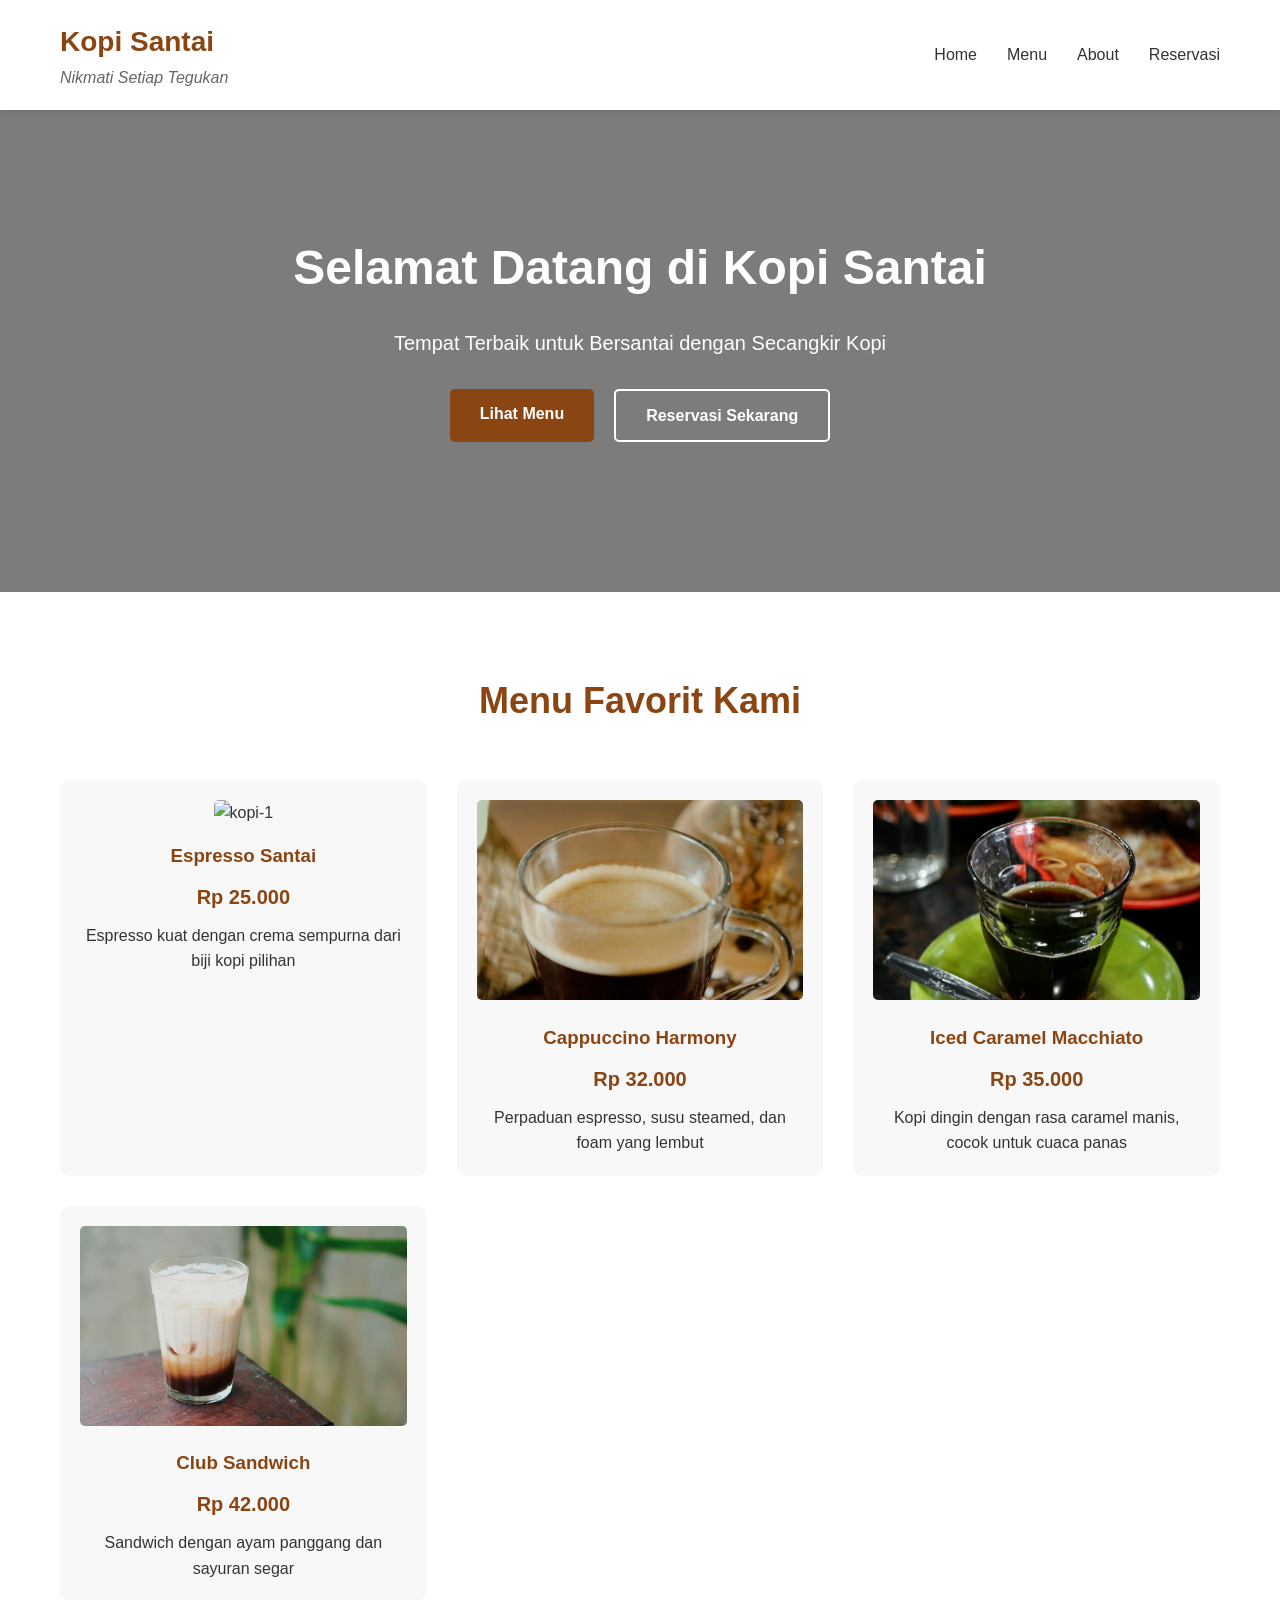
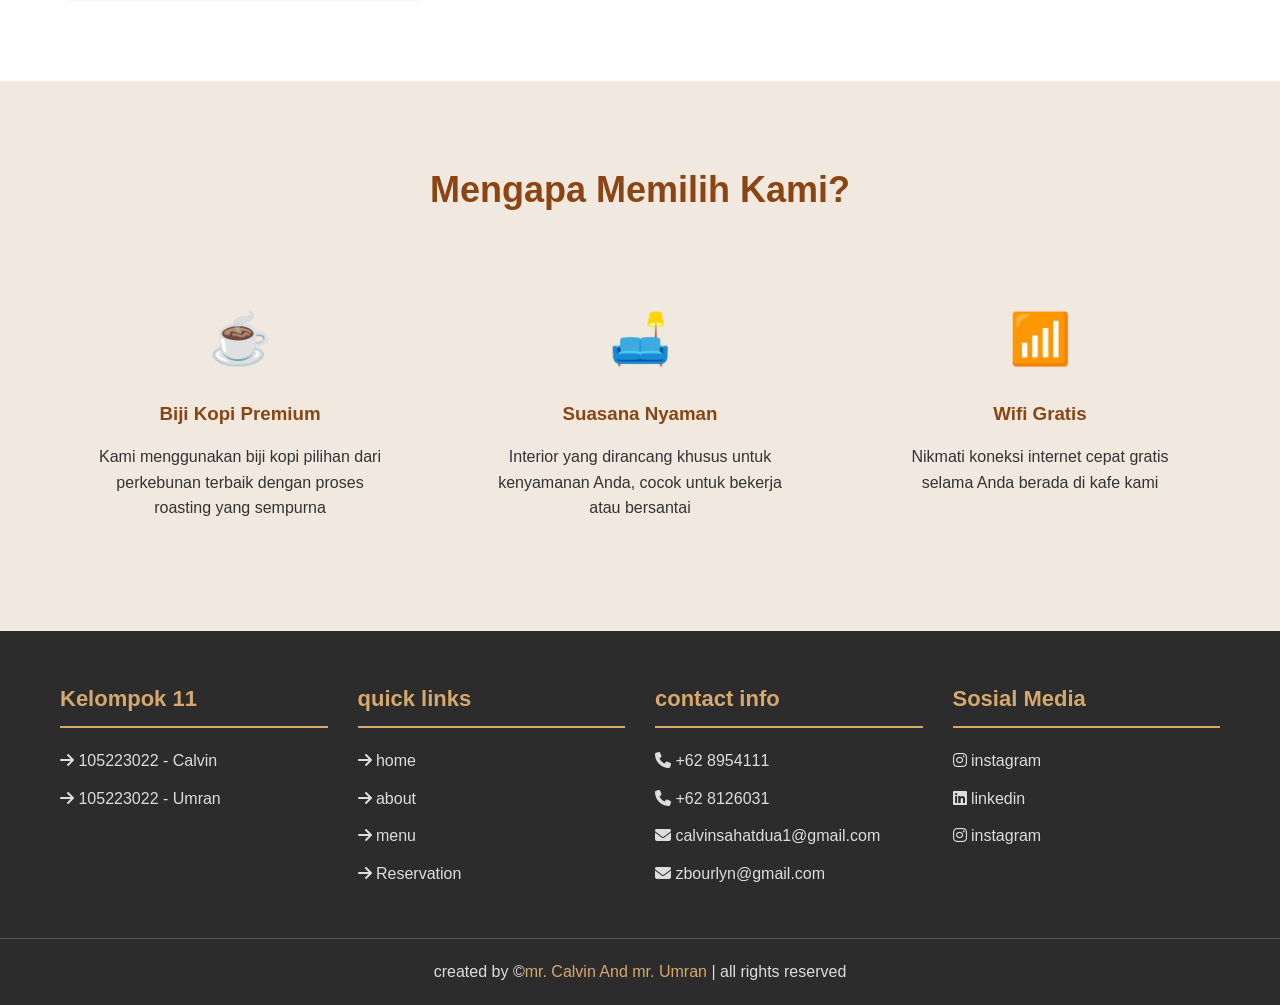
==== index.html @ c6a54a4d "first commit" ====
<!DOCTYPE html>
<html lang="id">
<head>
    <meta charset="UTF-8">
    <meta name="viewport" content="width=device-width, initial-scale=1.0">
    <title>Kopi Santai - Tempat Santai Menikmati Kopi</title>
    <link rel="stylesheet" href="https://cdnjs.cloudflare.com/ajax/libs/font-awesome/6.4.0/css/all.min.css">
    <style>
        /* Reset dasar */
        * {
            margin: 0;
            padding: 0;
            box-sizing: border-box;
        }

        body {
            font-family: Arial, sans-serif;
            line-height: 1.6;
            color: #333;
            background-color: #f9f9f9;
        }

        .container {
            max-width: 1200px;
            margin: 0 auto;
            padding: 0 20px;
        }

        /* HEADER */
        header {
            background: white;
            padding: 20px 0;
            box-shadow: 0 2px 5px rgba(0,0,0,0.1);
            position: fixed;
            width: 100%;
            top: 0;
            z-index: 1000;
        }

        .header-content {
            max-width: 1200px;
            margin: 0 auto;
            padding: 0 20px;
            display: flex;
            justify-content: space-between;
            align-items: center;
        }

        .logo h1 {
            color: #8B4513;
            font-size: 28px;
        }

        .tagline {
            color: #666;
            font-style: italic;
        }

        .navigation {
            display: flex;
            gap: 30px;
        }

        .navigation a {
            text-decoration: none;
            color: #333;
            font-weight: 500;
        }

        .navigation a:hover {
            color: #8B4513;
        }

        /* HERO SECTION */
        .hero {
            background: linear-gradient(rgba(0,0,0,0.5), rgba(0,0,0,0.5)), 
                        url('https://images.unsplash.com/photo-1501339847302-ac426a4a7cbb?ixlib=rb-4.0.3&auto=format&fit=crop&w=1200&q=80');
            background-size: cover;
            background-position: center;
            color: white;
            text-align: center;
            padding: 150px 20px;
            margin-top: 80px;
        }

        .hero-content h2 {
            font-size: 48px;
            margin-bottom: 20px;
        }

        .hero-content p {
            font-size: 20px;
            margin-bottom: 30px;
            max-width: 600px;
            margin-left: auto;
            margin-right: auto;
        }

        .hero-buttons {
            display: flex;
            gap: 20px;
            justify-content: center;
            flex-wrap: wrap;
        }

        .button {
            padding: 12px 30px;
            text-decoration: none;
            border-radius: 5px;
            font-weight: bold;
            display: inline-block;
            transition: all 0.3s;
        }

        .button.primary {
            background: #8B4513;
            color: white;
        }

        .button.secondary {
            background: transparent;
            color: white;
            border: 2px solid white;
        }

        .button:hover {
            transform: translateY(-2px);
        }

        /* MENU SECTION */
        .menu-section {
            padding: 80px 0;
            background: white;
        }

        .section-title {
            text-align: center;
            font-size: 36px;
            margin-bottom: 50px;
            color: #8B4513;
        }

        .menu-grid {
            display: grid;
            grid-template-columns: repeat(auto-fit, minmax(280px, 1fr));
            gap: 30px;
        }

        .menu-item {
            background: #f8f8f8;
            border-radius: 10px;
            padding: 20px;
            text-align: center;
            transition: transform 0.3s;
        }

        .menu-item:hover {
            transform: translateY(-5px);
        }

        .menu-item img {
            width: 100%;
            height: 200px;
            object-fit: cover;
            border-radius: 5px;
            margin-bottom: 15px;
        }

        .menu-item h3 {
            color: #8B4513;
            margin-bottom: 10px;
        }

        .price {
            font-size: 20px;
            font-weight: bold;
            color: #8B4513;
            margin-bottom: 10px;
        }

        /* FEATURES SECTION */
        .features-section {
            padding: 80px 0;
            background: #f1e8e0;
        }

        .features-grid {
            display: grid;
            grid-template-columns: repeat(auto-fit, minmax(300px, 1fr));
            gap: 40px;
        }

        .feature {
            text-align: center;
            padding: 30px;
        }

        .feature-icon {
            font-size: 50px;
            margin-bottom: 20px;
        }

        .feature h3 {
            color: #8B4513;
            margin-bottom: 15px;
        }

        /* FOOTER */
        .footer {
            background: #2c2c2c;
            color: white;
            padding: 50px 0 20px;
        }

        .box-container {
            display: grid;
            grid-template-columns: repeat(auto-fit, minmax(250px, 1fr));
            gap: 30px;
            max-width: 1200px;
            margin: 0 auto;
            padding: 0 20px;
        }

        .box h3 {
            color: #d7a86e;
            font-size: 22px;
            margin-bottom: 20px;
            border-bottom: 2px solid #d7a86e;
            padding-bottom: 10px;
        }

        .box a {
            display: block;
            color: #ddd;
            text-decoration: none;
            margin-bottom: 12px;
            transition: color 0.3s;
        }

        .box a:hover {
            color: #d7a86e;
            transform: translateX(5px);
        }

        .box a i {
            margin-right: 10px;
            color: #d7a86e;
        }

        .credit {
            text-align: center;
            margin-top: 40px;
            padding-top: 20px;
            border-top: 1px solid #555;
            font-size: 16px;
            color: #ddd;
        }

        .credit span {
            color: #d7a86e;
        }

        /* RESPONSIVE */
        @media (max-width: 768px) {
            .header-content {
                flex-direction: column;
                text-align: center;
                gap: 20px;
            }
            
            .navigation {
                flex-wrap: wrap;
                justify-content: center;
            }
            
            .hero-content h2 {
                font-size: 36px;
            }
            
            .hero-buttons {
                flex-direction: column;
                align-items: center;
            }
            
            .button {
                width: 200px;
                text-align: center;
            }
        }
    </style>
</head>
<body>
    <!-- HEADER -->
    <header>
        <div class="header-content">
            <div class="logo">
                <h1>Kopi Santai</h1>
                <p class="tagline">Nikmati Setiap Tegukan</p>
            </div>
            
            <nav class="navigation">
                <a href="#home">Home</a>
                <a href="menu.html">Menu</a>
                <a href="about.html">About</a>
                <a href="reservation.html">Reservasi</a>
            </nav>
        </div>
    </header>

    <!-- HERO SECTION -->
    <section class="hero" id="home">
        <div class="hero-content">
            <h2>Selamat Datang di Kopi Santai</h2>
            <p>Tempat Terbaik untuk Bersantai dengan Secangkir Kopi</p>
            <div class="hero-buttons">
                <a href="menu.html" class="button primary">Lihat Menu</a>
                <a href="reservation.html" class="button secondary">Reservasi Sekarang</a>
            </div>
        </div>
    </section>

    <!-- MENU FAVORIT -->
    <section class="menu-section">
        <div class="container">
            <h2 class="section-title">Menu Favorit Kami</h2>
            
            <div class="menu-grid">
                <div class="menu-item">
                    <img src="images/2image.jpg" alt="kopi-1">
                    <h3>Espresso Santai</h3>
                    <p class="price">Rp 25.000</p>
                    <p>Espresso kuat dengan crema sempurna dari biji kopi pilihan</p>
                </div>
                
                <div class="menu-item">
                    <img src="images/3image.jpg" alt="kopi-2">
                    <h3>Cappuccino Harmony</h3>
                    <p class="price">Rp 32.000</p>
                    <p>Perpaduan espresso, susu steamed, dan foam yang lembut</p>
                </div>
                
                <div class="menu-item">
                    <img src="images/4image.jpg" alt="kopi-3">
                    <h3>Iced Caramel Macchiato</h3>
                    <p class="price">Rp 35.000</p>
                    <p>Kopi dingin dengan rasa caramel manis, cocok untuk cuaca panas</p>
                </div>
                
                <div class="menu-item">
                    <img src="images/5image.jpg" alt="kopi-4">
                    <h3>Club Sandwich</h3>
                    <p class="price">Rp 42.000</p>
                    <p>Sandwich dengan ayam panggang dan sayuran segar</p>
                </div>
            </div>
        </div>
    </section>

    <!-- KEUNGGULAN -->
    <section class="features-section">
        <div class="container">
            <h2 class="section-title">Mengapa Memilih Kami?</h2>
            
            <div class="features-grid">
                <div class="feature">
                    <div class="feature-icon">☕</div>
                    <h3>Biji Kopi Premium</h3>
                    <p>Kami menggunakan biji kopi pilihan dari perkebunan terbaik dengan proses roasting yang sempurna</p>
                </div>
                
                <div class="feature">
                    <div class="feature-icon">🛋️</div>
                    <h3>Suasana Nyaman</h3>
                    <p>Interior yang dirancang khusus untuk kenyamanan Anda, cocok untuk bekerja atau bersantai</p>
                </div>
                
                <div class="feature">
                    <div class="feature-icon">📶</div>
                    <h3>Wifi Gratis</h3>
                    <p>Nikmati koneksi internet cepat gratis selama Anda berada di kafe kami</p>
                </div>
            </div>
        </div>
    </section>

    <!-- FOOTER -->
    <section class="footer">
        <div class="box-container">
            <div class="box">
                <h3>Kelompok 11</h3>
                <a href="#"><li class="fas fa-arrow-right"></li> 105223022 - Calvin </a>
                <a href="#"><li class="fas fa-arrow-right"></li> 105223022 - Umran</a>
            </div>

            <div class="box">
                <h3>quick links</h3>
                <a href="#home"><li class="fas fa-arrow-right"></li> home</a>
                <a href="about.html"><li class="fas fa-arrow-right"></li> about</a>
                <a href="menu.html"><li class="fas fa-arrow-right"></li> menu</a>
                <a href="reservation.html"><li class="fas fa-arrow-right"></li> Reservation</a>
            </div>

            <div class="box">
                <h3>contact info</h3>
                <a href="#"><li class="fas fa-phone"></li> +62 8954111</a>
                <a href="#"><li class="fas fa-phone"></li> +62 8126031</a>
                <a href="#"><li class="fas fa-envelope"></li> calvinsahatdua1@gmail.com</a>
                <a href="#"><li class="fas fa-envelope"></li> zbourlyn@gmail.com</a>
            </div>

            <div class="box">
                <h3>Sosial Media</h3>
                <a href="#"><li class="fab fa-instagram"></li> instagram</a>
                <a href="#"><li class="fab fa-linkedin"></li> linkedin</a>
                <a href="#"><li class="fab fa-instagram"></li> instagram</a>
            </div>
        </div>
        <div class="credit">created by &copy;<span>mr. Calvin And mr. Umran</span> | all rights reserved</div>
    </section>
</body>
</html>
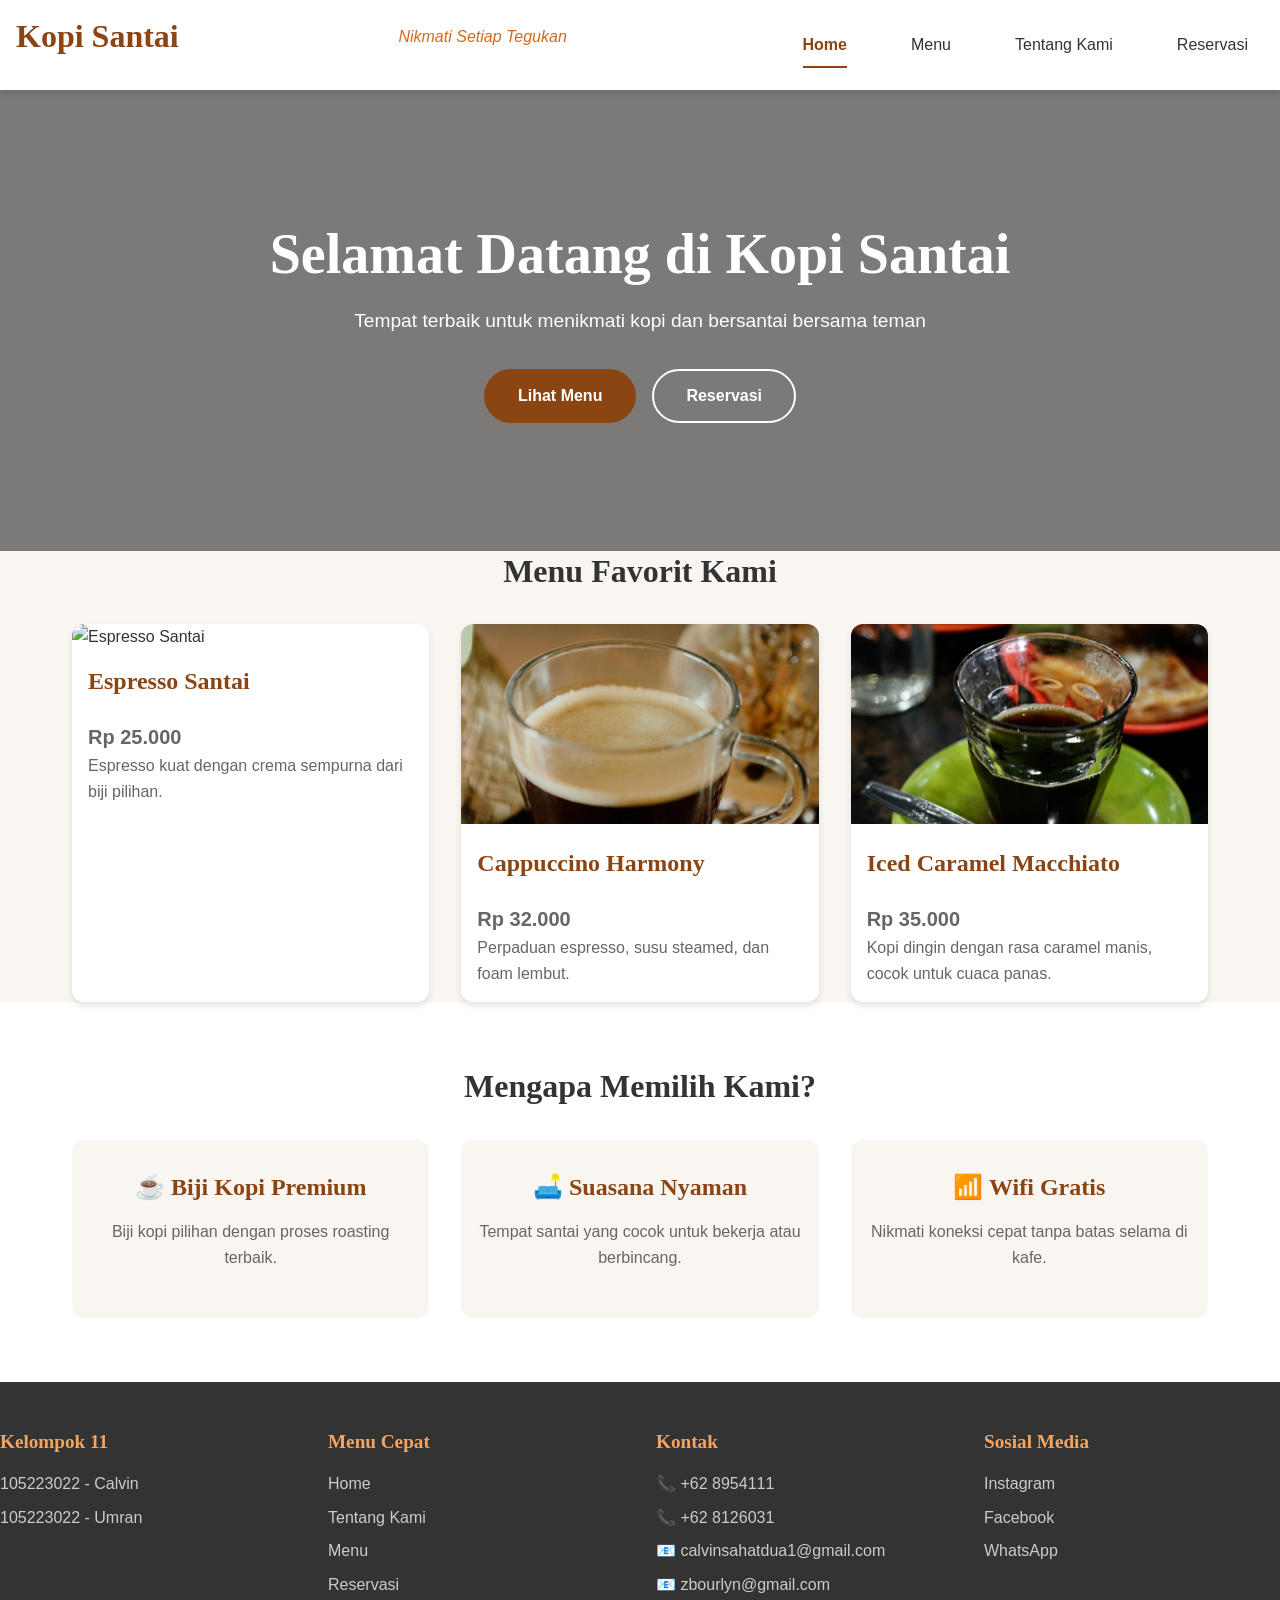
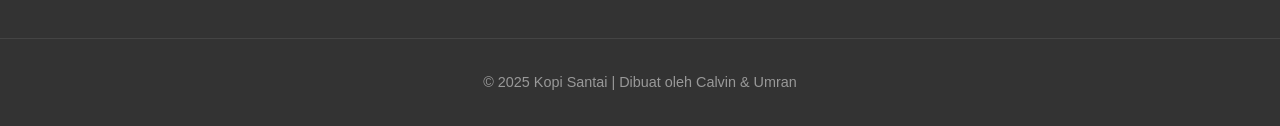
==== commit 73767243: "ubah" ====
--- a/index.html
+++ b/index.html
@@ -1,421 +1,124 @@
 <!DOCTYPE html>
 <html lang="id">
 <head>
-    <meta charset="UTF-8">
-    <meta name="viewport" content="width=device-width, initial-scale=1.0">
-    <title>Kopi Santai - Tempat Santai Menikmati Kopi</title>
-    <link rel="stylesheet" href="https://cdnjs.cloudflare.com/ajax/libs/font-awesome/6.4.0/css/all.min.css">
-    <style>
-        /* Reset dasar */
-        * {
-            margin: 0;
-            padding: 0;
-            box-sizing: border-box;
-        }
-
-        body {
-            font-family: Arial, sans-serif;
-            line-height: 1.6;
-            color: #333;
-            background-color: #f9f9f9;
-        }
-
-        .container {
-            max-width: 1200px;
-            margin: 0 auto;
-            padding: 0 20px;
-        }
-
-        /* HEADER */
-        header {
-            background: white;
-            padding: 20px 0;
-            box-shadow: 0 2px 5px rgba(0,0,0,0.1);
-            position: fixed;
-            width: 100%;
-            top: 0;
-            z-index: 1000;
-        }
-
-        .header-content {
-            max-width: 1200px;
-            margin: 0 auto;
-            padding: 0 20px;
-            display: flex;
-            justify-content: space-between;
-            align-items: center;
-        }
-
-        .logo h1 {
-            color: #8B4513;
-            font-size: 28px;
-        }
-
-        .tagline {
-            color: #666;
-            font-style: italic;
-        }
-
-        .navigation {
-            display: flex;
-            gap: 30px;
-        }
-
-        .navigation a {
-            text-decoration: none;
-            color: #333;
-            font-weight: 500;
-        }
-
-        .navigation a:hover {
-            color: #8B4513;
-        }
-
-        /* HERO SECTION */
-        .hero {
-            background: linear-gradient(rgba(0,0,0,0.5), rgba(0,0,0,0.5)), 
-                        url('https://images.unsplash.com/photo-1501339847302-ac426a4a7cbb?ixlib=rb-4.0.3&auto=format&fit=crop&w=1200&q=80');
-            background-size: cover;
-            background-position: center;
-            color: white;
-            text-align: center;
-            padding: 150px 20px;
-            margin-top: 80px;
-        }
-
-        .hero-content h2 {
-            font-size: 48px;
-            margin-bottom: 20px;
-        }
-
-        .hero-content p {
-            font-size: 20px;
-            margin-bottom: 30px;
-            max-width: 600px;
-            margin-left: auto;
-            margin-right: auto;
-        }
-
-        .hero-buttons {
-            display: flex;
-            gap: 20px;
-            justify-content: center;
-            flex-wrap: wrap;
-        }
-
-        .button {
-            padding: 12px 30px;
-            text-decoration: none;
-            border-radius: 5px;
-            font-weight: bold;
-            display: inline-block;
-            transition: all 0.3s;
-        }
-
-        .button.primary {
-            background: #8B4513;
-            color: white;
-        }
-
-        .button.secondary {
-            background: transparent;
-            color: white;
-            border: 2px solid white;
-        }
-
-        .button:hover {
-            transform: translateY(-2px);
-        }
-
-        /* MENU SECTION */
-        .menu-section {
-            padding: 80px 0;
-            background: white;
-        }
-
-        .section-title {
-            text-align: center;
-            font-size: 36px;
-            margin-bottom: 50px;
-            color: #8B4513;
-        }
-
-        .menu-grid {
-            display: grid;
-            grid-template-columns: repeat(auto-fit, minmax(280px, 1fr));
-            gap: 30px;
-        }
-
-        .menu-item {
-            background: #f8f8f8;
-            border-radius: 10px;
-            padding: 20px;
-            text-align: center;
-            transition: transform 0.3s;
-        }
-
-        .menu-item:hover {
-            transform: translateY(-5px);
-        }
-
-        .menu-item img {
-            width: 100%;
-            height: 200px;
-            object-fit: cover;
-            border-radius: 5px;
-            margin-bottom: 15px;
-        }
-
-        .menu-item h3 {
-            color: #8B4513;
-            margin-bottom: 10px;
-        }
-
-        .price {
-            font-size: 20px;
-            font-weight: bold;
-            color: #8B4513;
-            margin-bottom: 10px;
-        }
-
-        /* FEATURES SECTION */
-        .features-section {
-            padding: 80px 0;
-            background: #f1e8e0;
-        }
-
-        .features-grid {
-            display: grid;
-            grid-template-columns: repeat(auto-fit, minmax(300px, 1fr));
-            gap: 40px;
-        }
-
-        .feature {
-            text-align: center;
-            padding: 30px;
-        }
-
-        .feature-icon {
-            font-size: 50px;
-            margin-bottom: 20px;
-        }
-
-        .feature h3 {
-            color: #8B4513;
-            margin-bottom: 15px;
-        }
-
-        /* FOOTER */
-        .footer {
-            background: #2c2c2c;
-            color: white;
-            padding: 50px 0 20px;
-        }
-
-        .box-container {
-            display: grid;
-            grid-template-columns: repeat(auto-fit, minmax(250px, 1fr));
-            gap: 30px;
-            max-width: 1200px;
-            margin: 0 auto;
-            padding: 0 20px;
-        }
-
-        .box h3 {
-            color: #d7a86e;
-            font-size: 22px;
-            margin-bottom: 20px;
-            border-bottom: 2px solid #d7a86e;
-            padding-bottom: 10px;
-        }
-
-        .box a {
-            display: block;
-            color: #ddd;
-            text-decoration: none;
-            margin-bottom: 12px;
-            transition: color 0.3s;
-        }
-
-        .box a:hover {
-            color: #d7a86e;
-            transform: translateX(5px);
-        }
-
-        .box a i {
-            margin-right: 10px;
-            color: #d7a86e;
-        }
-
-        .credit {
-            text-align: center;
-            margin-top: 40px;
-            padding-top: 20px;
-            border-top: 1px solid #555;
-            font-size: 16px;
-            color: #ddd;
-        }
-
-        .credit span {
-            color: #d7a86e;
-        }
-
-        /* RESPONSIVE */
-        @media (max-width: 768px) {
-            .header-content {
-                flex-direction: column;
-                text-align: center;
-                gap: 20px;
-            }
-            
-            .navigation {
-                flex-wrap: wrap;
-                justify-content: center;
-            }
-            
-            .hero-content h2 {
-                font-size: 36px;
-            }
-            
-            .hero-buttons {
-                flex-direction: column;
-                align-items: center;
-            }
-            
-            .button {
-                width: 200px;
-                text-align: center;
-            }
-        }
-    </style>
+  <meta charset="UTF-8">
+  <meta name="viewport" content="width=device-width, initial-scale=1.0">
+  <title>Kopi Santai - Nikmati Setiap Tegukan</title>
+  <link rel="stylesheet" href="css/style.css">
+  <link rel="stylesheet" href="css/responsive.css">
 </head>
 <body>
-    <!-- HEADER -->
-    <header>
-        <div class="header-content">
-            <div class="logo">
-                <h1>Kopi Santai</h1>
-                <p class="tagline">Nikmati Setiap Tegukan</p>
-            </div>
-            
-            <nav class="navigation">
-                <a href="#home">Home</a>
-                <a href="menu.html">Menu</a>
-                <a href="about.html">About</a>
-                <a href="reservation.html">Reservasi</a>
-            </nav>
+
+  <!-- HEADER -->
+  <header>
+    <div class="header-container">
+      <h1 class="logo">Kopi Santai</h1>
+      <p class="tagline">Nikmati Setiap Tegukan</p>
+      <nav>
+        <a href="index.html" class="active">Home</a>
+        <a href="menu.html">Menu</a>
+        <a href="about.html">Tentang Kami</a>
+        <a href="reservation.html">Reservasi</a>
+      </nav>
+    </div>
+  </header>
+
+  <!-- HERO -->
+  <section class="hero">
+    <div class="hero-content">
+      <h2>Selamat Datang di Kopi Santai</h2>
+      <p>Tempat terbaik untuk menikmati kopi dan bersantai bersama teman</p>
+      <div class="hero-buttons">
+        <a href="menu.html" class="btn primary">Lihat Menu</a>
+        <a href="reservation.html" class="btn secondary">Reservasi</a>
+      </div>
+    </div>
+  </section>
+
+  <!-- MENU FAVORIT -->
+  <section class="menu-section">
+    <div class="container">
+      <h2>Menu Favorit Kami</h2>
+      <div class="menu-grid">
+        <div class="menu-item">
+          <img src="images/2image.jpg" alt="Espresso Santai">
+          <h3>Espresso Santai</h3>
+          <p class="price">Rp 25.000</p>
+          <p>Espresso kuat dengan crema sempurna dari biji pilihan.</p>
         </div>
-    </header>
 
-    <!-- HERO SECTION -->
-    <section class="hero" id="home">
-        <div class="hero-content">
-            <h2>Selamat Datang di Kopi Santai</h2>
-            <p>Tempat Terbaik untuk Bersantai dengan Secangkir Kopi</p>
-            <div class="hero-buttons">
-                <a href="menu.html" class="button primary">Lihat Menu</a>
-                <a href="reservation.html" class="button secondary">Reservasi Sekarang</a>
-            </div>
+        <div class="menu-item">
+          <img src="images/3image.jpg" alt="Cappuccino Harmony">
+          <h3>Cappuccino Harmony</h3>
+          <p class="price">Rp 32.000</p>
+          <p>Perpaduan espresso, susu steamed, dan foam lembut.</p>
         </div>
-    </section>
 
-    <!-- MENU FAVORIT -->
-    <section class="menu-section">
-        <div class="container">
-            <h2 class="section-title">Menu Favorit Kami</h2>
-            
-            <div class="menu-grid">
-                <div class="menu-item">
-                    <img src="images/2image.jpg" alt="kopi-1">
-                    <h3>Espresso Santai</h3>
-                    <p class="price">Rp 25.000</p>
-                    <p>Espresso kuat dengan crema sempurna dari biji kopi pilihan</p>
-                </div>
-                
-                <div class="menu-item">
-                    <img src="images/3image.jpg" alt="kopi-2">
-                    <h3>Cappuccino Harmony</h3>
-                    <p class="price">Rp 32.000</p>
-                    <p>Perpaduan espresso, susu steamed, dan foam yang lembut</p>
-                </div>
-                
-                <div class="menu-item">
-                    <img src="images/4image.jpg" alt="kopi-3">
-                    <h3>Iced Caramel Macchiato</h3>
-                    <p class="price">Rp 35.000</p>
-                    <p>Kopi dingin dengan rasa caramel manis, cocok untuk cuaca panas</p>
-                </div>
-                
-                <div class="menu-item">
-                    <img src="images/5image.jpg" alt="kopi-4">
-                    <h3>Club Sandwich</h3>
-                    <p class="price">Rp 42.000</p>
-                    <p>Sandwich dengan ayam panggang dan sayuran segar</p>
-                </div>
-            </div>
+        <div class="menu-item">
+          <img src="images/4image.jpg" alt="Iced Caramel Macchiato">
+          <h3>Iced Caramel Macchiato</h3>
+          <p class="price">Rp 35.000</p>
+          <p>Kopi dingin dengan rasa caramel manis, cocok untuk cuaca panas.</p>
         </div>
-    </section>
+      </div>
+    </div>
+  </section>
 
-    <!-- KEUNGGULAN -->
-    <section class="features-section">
-        <div class="container">
-            <h2 class="section-title">Mengapa Memilih Kami?</h2>
-            
-            <div class="features-grid">
-                <div class="feature">
-                    <div class="feature-icon">☕</div>
-                    <h3>Biji Kopi Premium</h3>
-                    <p>Kami menggunakan biji kopi pilihan dari perkebunan terbaik dengan proses roasting yang sempurna</p>
-                </div>
-                
-                <div class="feature">
-                    <div class="feature-icon">🛋️</div>
-                    <h3>Suasana Nyaman</h3>
-                    <p>Interior yang dirancang khusus untuk kenyamanan Anda, cocok untuk bekerja atau bersantai</p>
-                </div>
-                
-                <div class="feature">
-                    <div class="feature-icon">📶</div>
-                    <h3>Wifi Gratis</h3>
-                    <p>Nikmati koneksi internet cepat gratis selama Anda berada di kafe kami</p>
-                </div>
-            </div>
+  <!-- KEUNGGULAN -->
+  <section class="features">
+    <div class="container">
+      <h2>Mengapa Memilih Kami?</h2>
+      <div class="features-grid">
+        <div class="feature">
+          <h3>☕ Biji Kopi Premium</h3>
+          <p>Biji kopi pilihan dengan proses roasting terbaik.</p>
         </div>
-    </section>
+        <div class="feature">
+          <h3>🛋️ Suasana Nyaman</h3>
+          <p>Tempat santai yang cocok untuk bekerja atau berbincang.</p>
+        </div>
+        <div class="feature">
+          <h3>📶 Wifi Gratis</h3>
+          <p>Nikmati koneksi cepat tanpa batas selama di kafe.</p>
+        </div>
+      </div>
+    </div>
+  </section>
 
-    <!-- FOOTER -->
-    <section class="footer">
-        <div class="box-container">
-            <div class="box">
-                <h3>Kelompok 11</h3>
-                <a href="#"><li class="fas fa-arrow-right"></li> 105223022 - Calvin </a>
-                <a href="#"><li class="fas fa-arrow-right"></li> 105223022 - Umran</a>
-            </div>
+  <!-- FOOTER -->
+  <footer>
+    <div class="footer-container">
+      <div class="footer-box">
+        <h3>Kelompok 11</h3>
+        <p>105223022 - Calvin</p>
+        <p>105223022 - Umran</p>
+      </div>
 
-            <div class="box">
-                <h3>quick links</h3>
-                <a href="#home"><li class="fas fa-arrow-right"></li> home</a>
-                <a href="about.html"><li class="fas fa-arrow-right"></li> about</a>
-                <a href="menu.html"><li class="fas fa-arrow-right"></li> menu</a>
-                <a href="reservation.html"><li class="fas fa-arrow-right"></li> Reservation</a>
-            </div>
+      <div class="footer-box">
+        <h3>Menu Cepat</h3>
+        <a href="index.html">Home</a>
+        <a href="about.html">Tentang Kami</a>
+        <a href="menu.html">Menu</a>
+        <a href="reservation.html">Reservasi</a>
+      </div>
 
-            <div class="box">
-                <h3>contact info</h3>
-                <a href="#"><li class="fas fa-phone"></li> +62 8954111</a>
-                <a href="#"><li class="fas fa-phone"></li> +62 8126031</a>
-                <a href="#"><li class="fas fa-envelope"></li> calvinsahatdua1@gmail.com</a>
-                <a href="#"><li class="fas fa-envelope"></li> zbourlyn@gmail.com</a>
-            </div>
+      <div class="footer-box">
+        <h3>Kontak</h3>
+        <p>📞 +62 8954111</p>
+        <p>📞 +62 8126031</p>
+        <p>📧 calvinsahatdua1@gmail.com</p>
+        <p>📧 zbourlyn@gmail.com</p>
+      </div>
 
-            <div class="box">
-                <h3>Sosial Media</h3>
-                <a href="#"><li class="fab fa-instagram"></li> instagram</a>
-                <a href="#"><li class="fab fa-linkedin"></li> linkedin</a>
-                <a href="#"><li class="fab fa-instagram"></li> instagram</a>
-            </div>
-        </div>
-        <div class="credit">created by &copy;<span>mr. Calvin And mr. Umran</span> | all rights reserved</div>
-    </section>
+      <div class="footer-box">
+        <h3>Sosial Media</h3>
+        <a href="#">Instagram</a>
+        <a href="#">Facebook</a>
+        <a href="#">WhatsApp</a>
+      </div>
+    </div>
+    <p class="credit">© 2025 Kopi Santai | Dibuat oleh Calvin & Umran</p>
+  </footer>
+
 </body>
-</html>+</html>
--- a/css/style.css
+++ b/css/style.css
@@ -0,0 +1,636 @@
+/* ===== CSS RESET & BASE STYLES ===== */
+* {
+    margin: 0;
+    padding: 0;
+    box-sizing: border-box;
+}
+
+:root {
+    --primary-color: #8B4513;
+    --secondary-color: #D2691E;
+    --accent-color: #F4A460;
+    --text-dark: #333333;
+    --text-light: #666666;
+    --background-light: #F9F5F0;
+    --white: #FFFFFF;
+    --shadow: 0 4px 6px rgba(0, 0, 0, 0.1);
+    --transition: all 0.3s ease;
+}
+
+html {
+    scroll-behavior: smooth;
+}
+
+body {
+    font-family: 'Inter', 'Segoe UI', Tahoma, Geneva, Verdana, sans-serif;
+    line-height: 1.6;
+    color: var(--text-dark);
+    background-color: var(--background-light);
+}
+
+/* ===== TYPOGRAPHY ===== */
+h1, h2, h3, h4, h5, h6 {
+    font-family: 'Playfair Display', 'Georgia', serif;
+    font-weight: 700;
+    line-height: 1.3;
+    margin-bottom: 1rem;
+}
+
+h1 {
+    font-size: 2.5rem;
+    color: var(--primary-color);
+}
+
+h2 {
+    font-size: 2rem;
+    margin-bottom: 1.5rem;
+    text-align: center;
+}
+
+h3 {
+    font-size: 1.5rem;
+}
+
+p {
+    margin-bottom: 1rem;
+    color: var(--text-light);
+}
+
+.logo {
+    font-family: 'Playfair Display', 'Georgia', serif;
+    font-size: 2rem;
+    font-weight: 700;
+    color: var(--primary-color);
+}
+
+.tagline {
+    font-style: italic;
+    color: var(--secondary-color);
+    font-size: 1rem;
+}
+
+/* ===== LAYOUT & SPACING ===== */
+.container {
+    max-width: 1200px;
+    margin: 0 auto;
+    padding: 0 1rem;
+}
+
+/* ===== HEADER & NAVIGATION ===== */
+header {
+    background-color: var(--white);
+    box-shadow: var(--shadow);
+    position: sticky;
+    top: 0;
+    z-index: 1000;
+}
+
+.header-content, .header-container {
+    display: flex;
+    justify-content: space-between;
+    align-items: center;
+    padding: 1rem;
+}
+
+nav {
+    display: flex;
+    gap: 2rem;
+}
+
+nav a {
+    text-decoration: none;
+    color: var(--text-dark);
+    font-weight: 500;
+    padding: 0.5rem 1rem;
+    border-radius: 4px;
+    transition: var(--transition);
+    position: relative;
+}
+
+nav a:hover {
+    color: var(--primary-color);
+    background-color: var(--background-light);
+}
+
+nav a.active {
+    color: var(--primary-color);
+    font-weight: 600;
+}
+
+nav a.active::after {
+    content: '';
+    position: absolute;
+    bottom: -2px;
+    left: 1rem;
+    right: 1rem;
+    height: 2px;
+    background-color: var(--primary-color);
+}
+
+/* ===== HERO SECTION ===== */
+.hero {
+    background: linear-gradient(rgba(0, 0, 0, 0.5), rgba(0, 0, 0, 0.5)), 
+                url('https://images.unsplash.com/photo-1495474472287-4d71bcdd2085?auto=format&fit=crop&w=1200&q=80');
+    background-size: cover;
+    background-position: center;
+    color: var(--white);
+    padding: 6rem 1rem;
+    text-align: center;
+    animation: fadeIn 1s ease-in;
+}
+
+.hero-content h2 {
+    font-size: 3rem;
+    margin-bottom: 1rem;
+    color: var(--white);
+}
+
+.hero-content p {
+    font-size: 1.2rem;
+    margin-bottom: 2rem;
+    color: var(--white);
+}
+
+.hero-buttons {
+    display: flex;
+    gap: 1rem;
+    justify-content: center;
+    flex-wrap: wrap;
+}
+
+/* ===== BUTTONS ===== */
+.btn {
+    display: inline-block;
+    padding: 0.75rem 2rem;
+    text-decoration: none;
+    border-radius: 50px;
+    font-weight: 600;
+    text-align: center;
+    transition: var(--transition);
+    border: 2px solid transparent;
+    cursor: pointer;
+    font-size: 1rem;
+}
+
+.btn.primary {
+    background-color: var(--primary-color);
+    color: var(--white);
+}
+
+.btn.primary:hover {
+    background-color: var(--secondary-color);
+    transform: translateY(-2px);
+    box-shadow: 0 6px 12px rgba(139, 69, 19, 0.3);
+}
+
+.btn.secondary {
+    background-color: transparent;
+    color: var(--white);
+    border-color: var(--white);
+}
+
+.btn.secondary:hover {
+    background-color: var(--white);
+    color: var(--primary-color);
+    transform: translateY(-2px);
+}
+
+.submit-btn {
+    background-color: var(--primary-color);
+    color: var(--white);
+    padding: 1rem 2rem;
+    border: none;
+    border-radius: 8px;
+    font-size: 1.1rem;
+    font-weight: 600;
+    cursor: pointer;
+    transition: var(--transition);
+    width: 100%;
+}
+
+.submit-btn:hover {
+    background-color: var(--secondary-color);
+    transform: translateY(-2px);
+    box-shadow: 0 6px 12px rgba(139, 69, 19, 0.3);
+}
+
+/* ===== MENU CARDS ===== */
+.menu-grid {
+    display: grid;
+    grid-template-columns: repeat(auto-fit, minmax(300px, 1fr));
+    gap: 2rem;
+    margin-top: 2rem;
+}
+
+.menu-item {
+    background: var(--white);
+    border-radius: 12px;
+    overflow: hidden;
+    box-shadow: var(--shadow);
+    transition: var(--transition);
+    position: relative;
+}
+
+.menu-item:hover {
+    transform: translateY(-8px);
+    box-shadow: 0 12px 24px rgba(0, 0, 0, 0.15);
+}
+
+.menu-item img {
+    width: 100%;
+    height: 200px;
+    object-fit: cover;
+    transition: var(--transition);
+}
+
+.menu-item:hover img {
+    transform: scale(1.05);
+}
+
+.menu-item h3 {
+    padding: 1rem 1rem 0.5rem;
+    color: var(--primary-color);
+}
+
+.menu-item .category {
+    padding: 0 1rem;
+    font-size: 0.9rem;
+    color: var(--secondary-color);
+    font-weight: 600;
+    text-transform: uppercase;
+    letter-spacing: 0.5px;
+}
+
+.menu-item p:not(.category) {
+    padding: 0 1rem;
+    color: var(--text-light);
+}
+
+.price {
+    font-size: 1.25rem;
+    font-weight: 700;
+    color: var(--primary-color);
+    padding: 1rem;
+    margin: 0;
+}
+
+/* ===== STORY SECTION ===== */
+.story-section {
+    padding: 4rem 0;
+    background-color: var(--white);
+}
+
+.story {
+    display: grid;
+    grid-template-columns: 1fr 1fr;
+    gap: 3rem;
+    align-items: center;
+}
+
+.story img {
+    width: 100%;
+    height: 400px;
+    object-fit: cover;
+    border-radius: 12px;
+    box-shadow: var(--shadow);
+}
+
+.story-text blockquote {
+    font-style: italic;
+    color: var(--secondary-color);
+    border-left: 4px solid var(--accent-color);
+    padding-left: 1.5rem;
+    margin: 1.5rem 0;
+    font-size: 1.1rem;
+}
+
+/* ===== VALUES SECTION ===== */
+.values-section {
+    padding: 4rem 0;
+    background-color: var(--background-light);
+}
+
+.values-list {
+    list-style: none;
+    max-width: 600px;
+    margin: 0 auto;
+}
+
+.values-list li {
+    background: var(--white);
+    padding: 1.5rem;
+    margin-bottom: 1rem;
+    border-radius: 8px;
+    box-shadow: var(--shadow);
+    transition: var(--transition);
+}
+
+.values-list li:hover {
+    transform: translateX(8px);
+}
+
+.values-list strong {
+    color: var(--primary-color);
+}
+
+/* ===== GALLERY SECTION ===== */
+.gallery-section {
+    padding: 4rem 0;
+    background-color: var(--white);
+}
+
+.gallery-grid {
+    display: grid;
+    grid-template-columns: repeat(auto-fit, minmax(250px, 1fr));
+    gap: 1rem;
+    margin-top: 2rem;
+}
+
+.gallery-grid img {
+    width: 100%;
+    height: 200px;
+    object-fit: cover;
+    border-radius: 8px;
+    transition: var(--transition);
+    cursor: pointer;
+}
+
+.gallery-grid img:hover {
+    transform: scale(1.05);
+    box-shadow: 0 8px 16px rgba(0, 0, 0, 0.2);
+}
+
+/* ===== LOCATION SECTION ===== */
+.location-section {
+    padding: 4rem 0;
+    background-color: var(--background-light);
+}
+
+.location-section iframe {
+    width: 100%;
+    height: 300px;
+    border: none;
+    border-radius: 8px;
+    margin: 1.5rem 0;
+    box-shadow: var(--shadow);
+}
+
+.hours-table {
+    width: 100%;
+    max-width: 500px;
+    margin: 2rem auto;
+    border-collapse: collapse;
+    background: var(--white);
+    border-radius: 8px;
+    overflow: hidden;
+    box-shadow: var(--shadow);
+}
+
+.hours-table th,
+.hours-table td {
+    padding: 1rem;
+    text-align: left;
+    border-bottom: 1px solid #eee;
+}
+
+.hours-table th {
+    background-color: var(--primary-color);
+    color: var(--white);
+    font-weight: 600;
+}
+
+.hours-table tr:last-child td {
+    border-bottom: none;
+}
+
+/* ===== FEATURES SECTION ===== */
+.features {
+    padding: 4rem 0;
+    background-color: var(--white);
+}
+
+.features-grid {
+    display: grid;
+    grid-template-columns: repeat(auto-fit, minmax(250px, 1fr));
+    gap: 2rem;
+    margin-top: 2rem;
+}
+
+.feature {
+    text-align: center;
+    padding: 2rem 1rem;
+    background: var(--background-light);
+    border-radius: 12px;
+    transition: var(--transition);
+}
+
+.feature:hover {
+    transform: translateY(-5px);
+    box-shadow: var(--shadow);
+}
+
+.feature h3 {
+    color: var(--primary-color);
+    margin-bottom: 1rem;
+}
+
+/* ===== RESERVATION SECTION ===== */
+.reservation-section {
+    padding: 4rem 0;
+    background-color: var(--background-light);
+}
+
+.section-title {
+    text-align: center;
+    margin-bottom: 3rem;
+}
+
+.reservation-info {
+    background: var(--white);
+    padding: 2rem;
+    border-radius: 12px;
+    margin-bottom: 2rem;
+    box-shadow: var(--shadow);
+}
+
+.reservation-info h3 {
+    color: var(--primary-color);
+    margin: 1.5rem 0 1rem;
+}
+
+.reservation-info ul {
+    list-style-position: inside;
+    color: var(--text-light);
+}
+
+.reservation-info li {
+    margin-bottom: 0.5rem;
+}
+
+.form-container {
+    display: grid;
+    grid-template-columns: 2fr 1fr;
+    gap: 3rem;
+}
+
+/* ===== FORMS ===== */
+.reservation-form {
+    background: var(--white);
+    padding: 2rem;
+    border-radius: 12px;
+    box-shadow: var(--shadow);
+}
+
+fieldset {
+    border: 2px solid var(--background-light);
+    border-radius: 8px;
+    padding: 1.5rem;
+    margin-bottom: 1.5rem;
+}
+
+legend {
+    font-weight: 600;
+    color: var(--primary-color);
+    padding: 0 1rem;
+    font-size: 1.1rem;
+}
+
+label {
+    display: block;
+    margin-bottom: 0.5rem;
+    font-weight: 500;
+    color: var(--text-dark);
+}
+
+input, select, textarea {
+    width: 100%;
+    padding: 0.75rem;
+    border: 2px solid #e0e0e0;
+    border-radius: 6px;
+    font-size: 1rem;
+    transition: var(--transition);
+    margin-bottom: 1rem;
+}
+
+input:focus, select:focus, textarea:focus {
+    outline: none;
+    border-color: var(--primary-color);
+    box-shadow: 0 0 0 3px rgba(139, 69, 19, 0.1);
+}
+
+textarea {
+    resize: vertical;
+    min-height: 100px;
+}
+
+input[type="checkbox"] {
+    width: auto;
+    margin-right: 0.5rem;
+}
+
+/* ===== CONTACT ALTERNATIVE ===== */
+.contact-alternative {
+    background: var(--white);
+    padding: 2rem;
+    border-radius: 12px;
+    box-shadow: var(--shadow);
+    height: fit-content;
+}
+
+.contact-alternative h3 {
+    color: var(--primary-color);
+    margin-bottom: 1rem;
+}
+
+.contact-alternative p {
+    margin-bottom: 0.5rem;
+}
+
+.operational-hours {
+    margin-top: 1.5rem;
+    padding-top: 1.5rem;
+    border-top: 2px solid var(--background-light);
+}
+
+.operational-hours h4 {
+    color: var(--primary-color);
+    margin-bottom: 1rem;
+}
+
+/* ===== FOOTER ===== */
+footer {
+    background-color: var(--text-dark);
+    color: var(--white);
+    padding: 3rem 0 1rem;
+}
+
+.footer-container, .footer-content {
+    display: grid;
+    grid-template-columns: repeat(auto-fit, minmax(250px, 1fr));
+    gap: 2rem;
+    margin-bottom: 2rem;
+}
+
+.footer-box {
+    display: flex;
+    flex-direction: column;
+}
+
+.footer-box h3 {
+    color: var(--accent-color);
+    margin-bottom: 1rem;
+    font-size: 1.2rem;
+}
+
+.footer-box a, .footer-box p {
+    color: #ccc;
+    text-decoration: none;
+    margin-bottom: 0.5rem;
+    transition: var(--transition);
+}
+
+.footer-box a:hover {
+    color: var(--accent-color);
+}
+
+.credit, .copyright {
+    text-align: center;
+    padding-top: 2rem;
+    border-top: 1px solid #444;
+    color: #999;
+    font-size: 0.9rem;
+}
+
+.copyright span {
+    color: var(--accent-color);
+}
+
+/* ===== ANIMATIONS ===== */
+@keyframes fadeIn {
+    from {
+        opacity: 0;
+        transform: translateY(20px);
+    }
+    to {
+        opacity: 1;
+        transform: translateY(0);
+    }
+}
+
+.fade-in {
+    animation: fadeIn 0.8s ease-in;
+}
+
+/* ===== UTILITY CLASSES ===== */
+.text-center {
+    text-align: center;
+}
+
+.mb-1 { margin-bottom: 1rem; }
+.mb-2 { margin-bottom: 2rem; }
+.mt-1 { margin-top: 1rem; }
+.mt-2 { margin-top: 2rem; }
+
+.hidden {
+    display: none;
+}
--- a/css/responsive.css
+++ b/css/responsive.css
@@ -0,0 +1,293 @@
+/* ===== MOBILE FIRST APPROACH ===== */
+
+/* Base styles are already mobile-first in style.css */
+
+/* ===== MOBILE STYLES (< 768px) ===== */
+@media (max-width: 767px) {
+    /* Header & Navigation */
+    .header-content, .header-container {
+        flex-direction: column;
+        gap: 1rem;
+        text-align: center;
+    }
+
+    nav {
+        flex-direction: column;
+        gap: 0.5rem;
+        width: 100%;
+    }
+
+    nav a {
+        display: block;
+        text-align: center;
+        padding: 0.75rem;
+    }
+
+    /* Hero Section */
+    .hero {
+        padding: 3rem 1rem;
+    }
+
+    .hero-content h2 {
+        font-size: 2rem;
+    }
+
+    .hero-buttons {
+        flex-direction: column;
+        align-items: center;
+    }
+
+    .btn {
+        width: 100%;
+        max-width: 250px;
+    }
+
+    /* Story Section */
+    .story {
+        grid-template-columns: 1fr;
+        gap: 2rem;
+    }
+
+    .story img {
+        height: 250px;
+    }
+
+    /* Menu Grid */
+    .menu-grid {
+        grid-template-columns: 1fr;
+        gap: 1.5rem;
+    }
+
+    /* Features Grid */
+    .features-grid {
+        grid-template-columns: 1fr;
+        gap: 1.5rem;
+    }
+
+    /* Form Container */
+    .form-container {
+        grid-template-columns: 1fr;
+        gap: 2rem;
+    }
+
+    /* Footer */
+    .footer-container, .footer-content {
+        grid-template-columns: 1fr;
+        gap: 1.5rem;
+        text-align: center;
+    }
+
+    /* Gallery */
+    .gallery-grid {
+        grid-template-columns: repeat(2, 1fr);
+        gap: 0.5rem;
+    }
+
+    /* Typography Adjustments */
+    h1 {
+        font-size: 2rem;
+    }
+
+    h2 {
+        font-size: 1.75rem;
+    }
+
+    .logo {
+        font-size: 1.5rem;
+    }
+}
+
+/* ===== TABLET STYLES (768px - 1024px) ===== */
+@media (min-width: 768px) and (max-width: 1024px) {
+    /* Navigation */
+    nav {
+        gap: 1rem;
+    }
+
+    nav a {
+        padding: 0.5rem 0.75rem;
+        font-size: 0.9rem;
+    }
+
+    /* Hero Section */
+    .hero-content h2 {
+        font-size: 2.5rem;
+    }
+
+    /* Menu Grid */
+    .menu-grid {
+        grid-template-columns: repeat(2, 1fr);
+    }
+
+    /* Features Grid */
+    .features-grid {
+        grid-template-columns: repeat(2, 1fr);
+    }
+
+    /* Story Section */
+    .story {
+        gap: 2rem;
+    }
+
+    .story img {
+        height: 300px;
+    }
+
+    /* Gallery */
+    .gallery-grid {
+        grid-template-columns: repeat(3, 1fr);
+    }
+
+    /* Form Container */
+    .form-container {
+        grid-template-columns: 1fr;
+    }
+
+    .contact-alternative {
+        order: -1;
+    }
+}
+
+/* ===== DESKTOP STYLES (> 1024px) ===== */
+@media (min-width: 1025px) {
+    /* Container padding */
+    .container {
+        padding: 0 2rem;
+    }
+
+    /* Hero Section */
+    .hero {
+        padding: 8rem 2rem;
+    }
+
+    .hero-content h2 {
+        font-size: 3.5rem;
+    }
+
+    /* Menu Grid */
+    .menu-grid {
+        grid-template-columns: repeat(3, 1fr);
+    }
+
+    /* Features Grid */
+    .features-grid {
+        grid-template-columns: repeat(3, 1fr);
+    }
+
+    /* Gallery */
+    .gallery-grid {
+        grid-template-columns: repeat(4, 1fr);
+    }
+
+    /* Navigation hover effects */
+    nav a::before {
+        content: '';
+        position: absolute;
+        bottom: -2px;
+        left: 50%;
+        right: 50%;
+        height: 2px;
+        background-color: var(--primary-color);
+        transition: var(--transition);
+    }
+
+    nav a:hover::before {
+        left: 1rem;
+        right: 1rem;
+    }
+}
+
+/* ===== LARGE DESKTOP STYLES (> 1440px) ===== */
+@media (min-width: 1441px) {
+    .container {
+        max-width: 1400px;
+    }
+
+    .hero-content h2 {
+        font-size: 4rem;
+    }
+
+    .menu-grid {
+        grid-template-columns: repeat(4, 1fr);
+    }
+}
+
+/* ===== PRINT STYLES ===== */
+@media print {
+    header, footer, .hero-buttons, nav {
+        display: none;
+    }
+
+    body {
+        color: black;
+        background: white;
+    }
+
+    .container {
+        max-width: none;
+    }
+
+    .menu-item {
+        break-inside: avoid;
+        box-shadow: none;
+        border: 1px solid #ccc;
+    }
+}
+
+/* ===== DARK MODE SUPPORT ===== */
+@media (prefers-color-scheme: dark) {
+    :root {
+        --text-dark: #ffffff;
+        --text-light: #cccccc;
+        --background-light: #1a1a1a;
+        --white: #2d2d2d;
+    }
+
+    .hours-table th {
+        background-color: var(--secondary-color);
+    }
+}
+
+/* ===== ACCESSIBILITY IMPROVEMENTS ===== */
+@media (prefers-reduced-motion: reduce) {
+    * {
+        animation-duration: 0.01ms !important;
+        animation-iteration-count: 1 !important;
+        transition-duration: 0.01ms !important;
+    }
+}
+
+/* Focus styles for better accessibility */
+button:focus,
+a:focus,
+input:focus,
+select:focus,
+textarea:focus {
+    outline: 2px solid var(--primary-color);
+    outline-offset: 2px;
+}
+
+/* High contrast mode support */
+@media (prefers-contrast: high) {
+    :root {
+        --primary-color: #000000;
+        --secondary-color: #333333;
+        --accent-color: #666666;
+        --shadow: 0 4px 6px rgba(0, 0, 0, 0.5);
+    }
+}
+
+/* ===== LANDSCAPE MOBILE OPTIMIZATIONS ===== */
+@media (max-width: 767px) and (orientation: landscape) {
+    .hero {
+        padding: 2rem 1rem;
+    }
+
+    .hero-content h2 {
+        font-size: 1.75rem;
+    }
+
+    .menu-grid {
+        grid-template-columns: repeat(2, 1fr);
+    }
+}
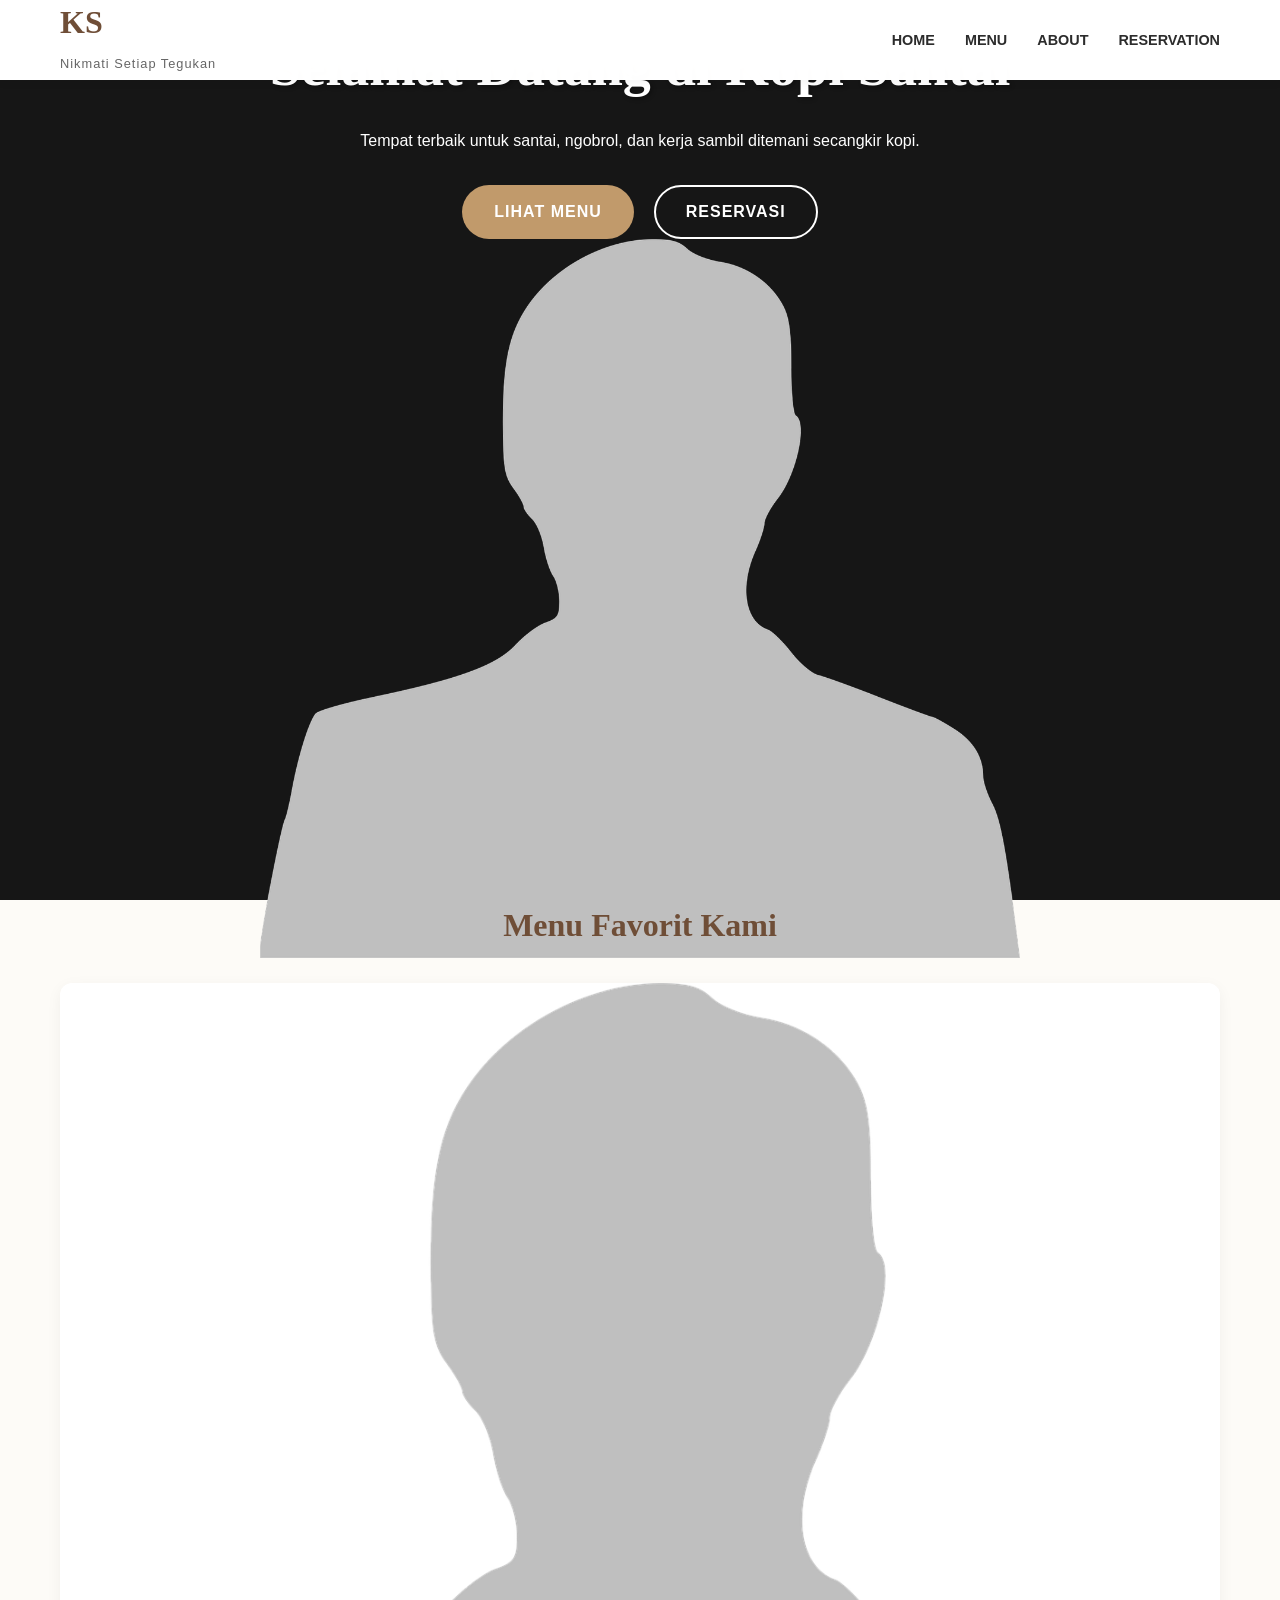
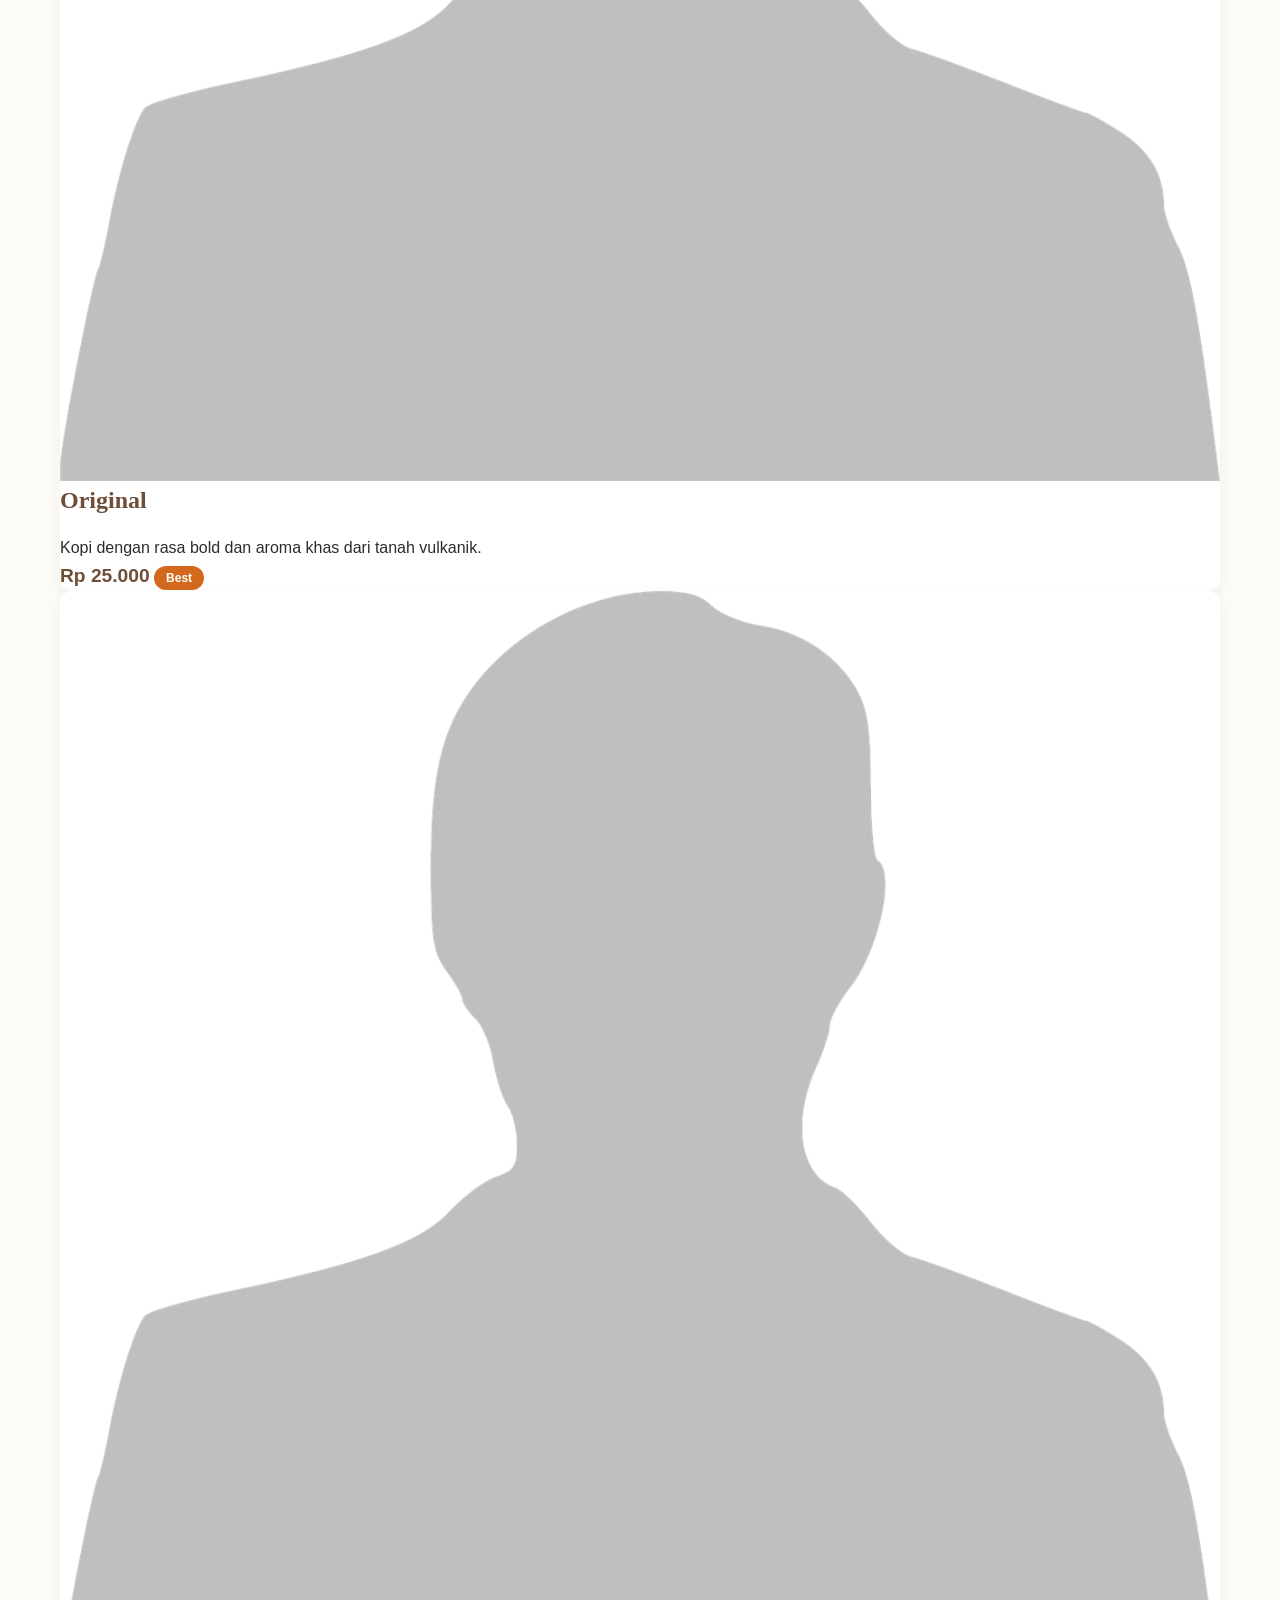
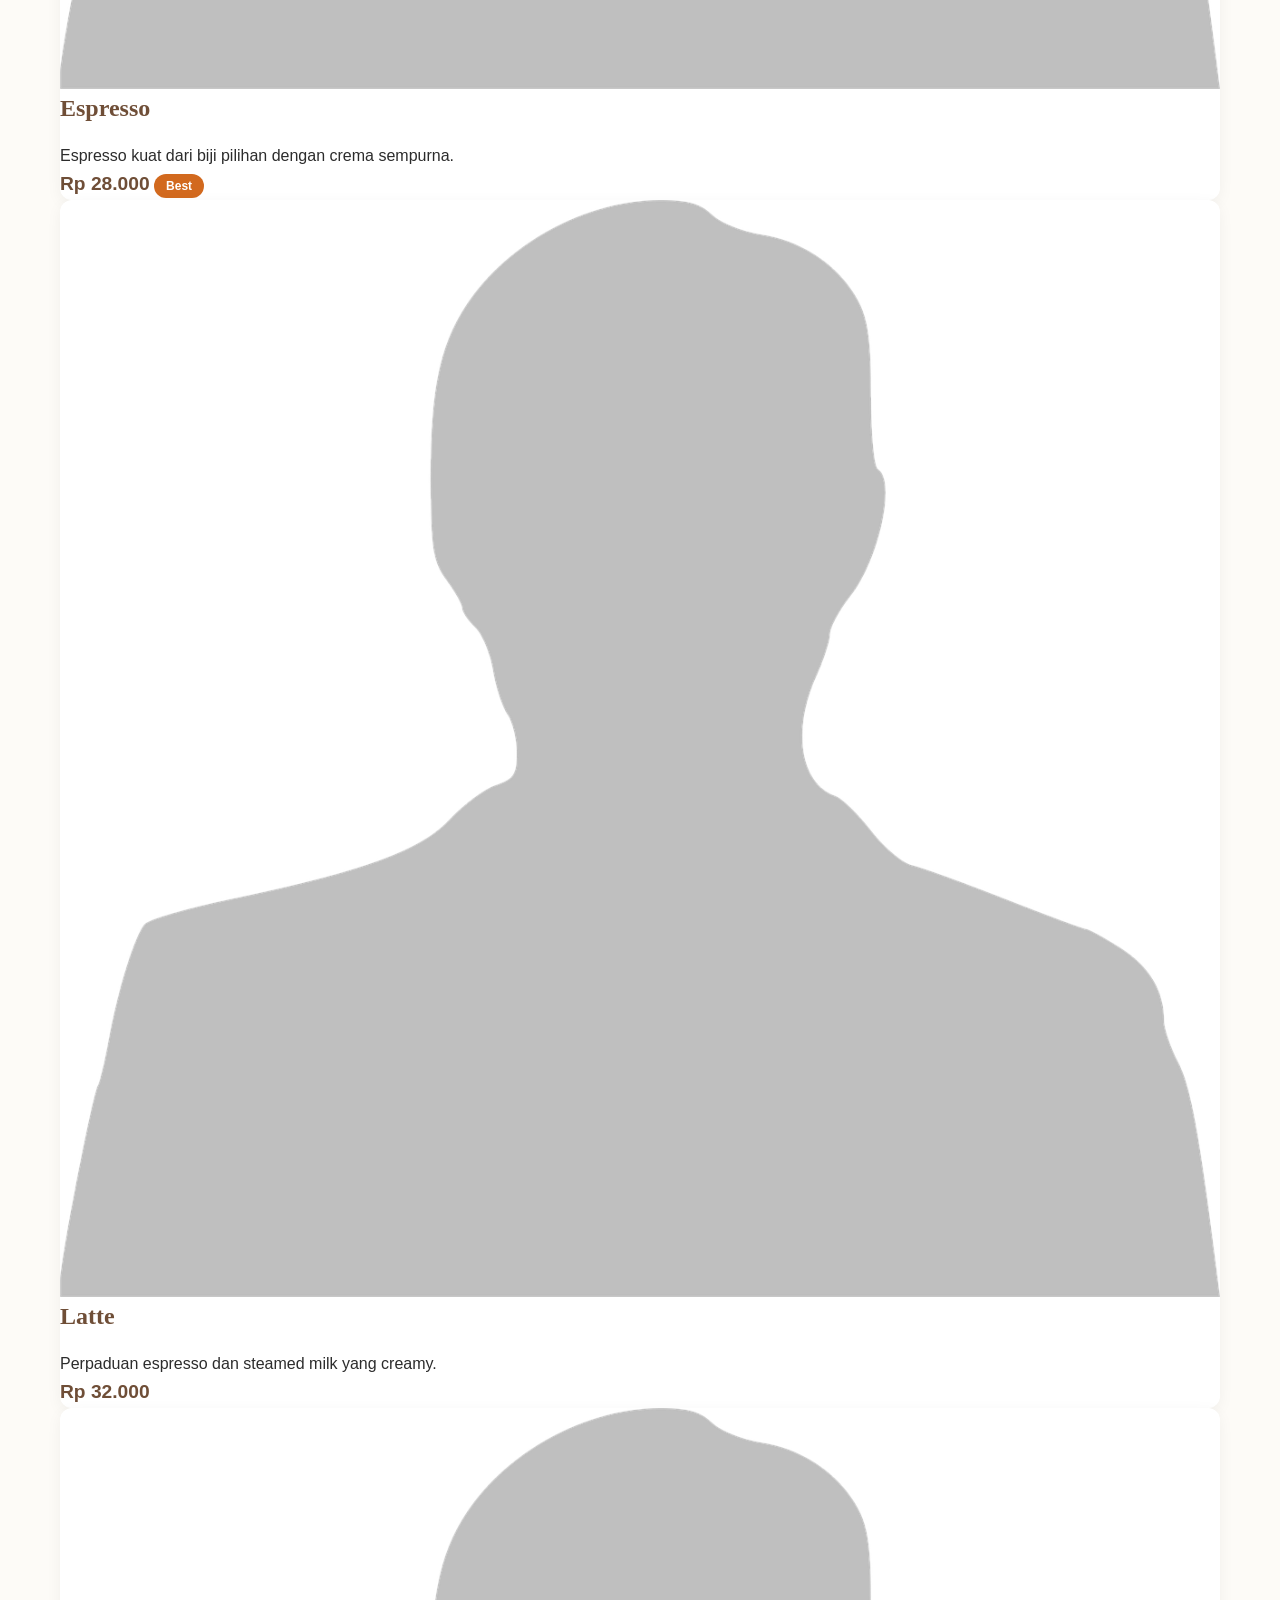
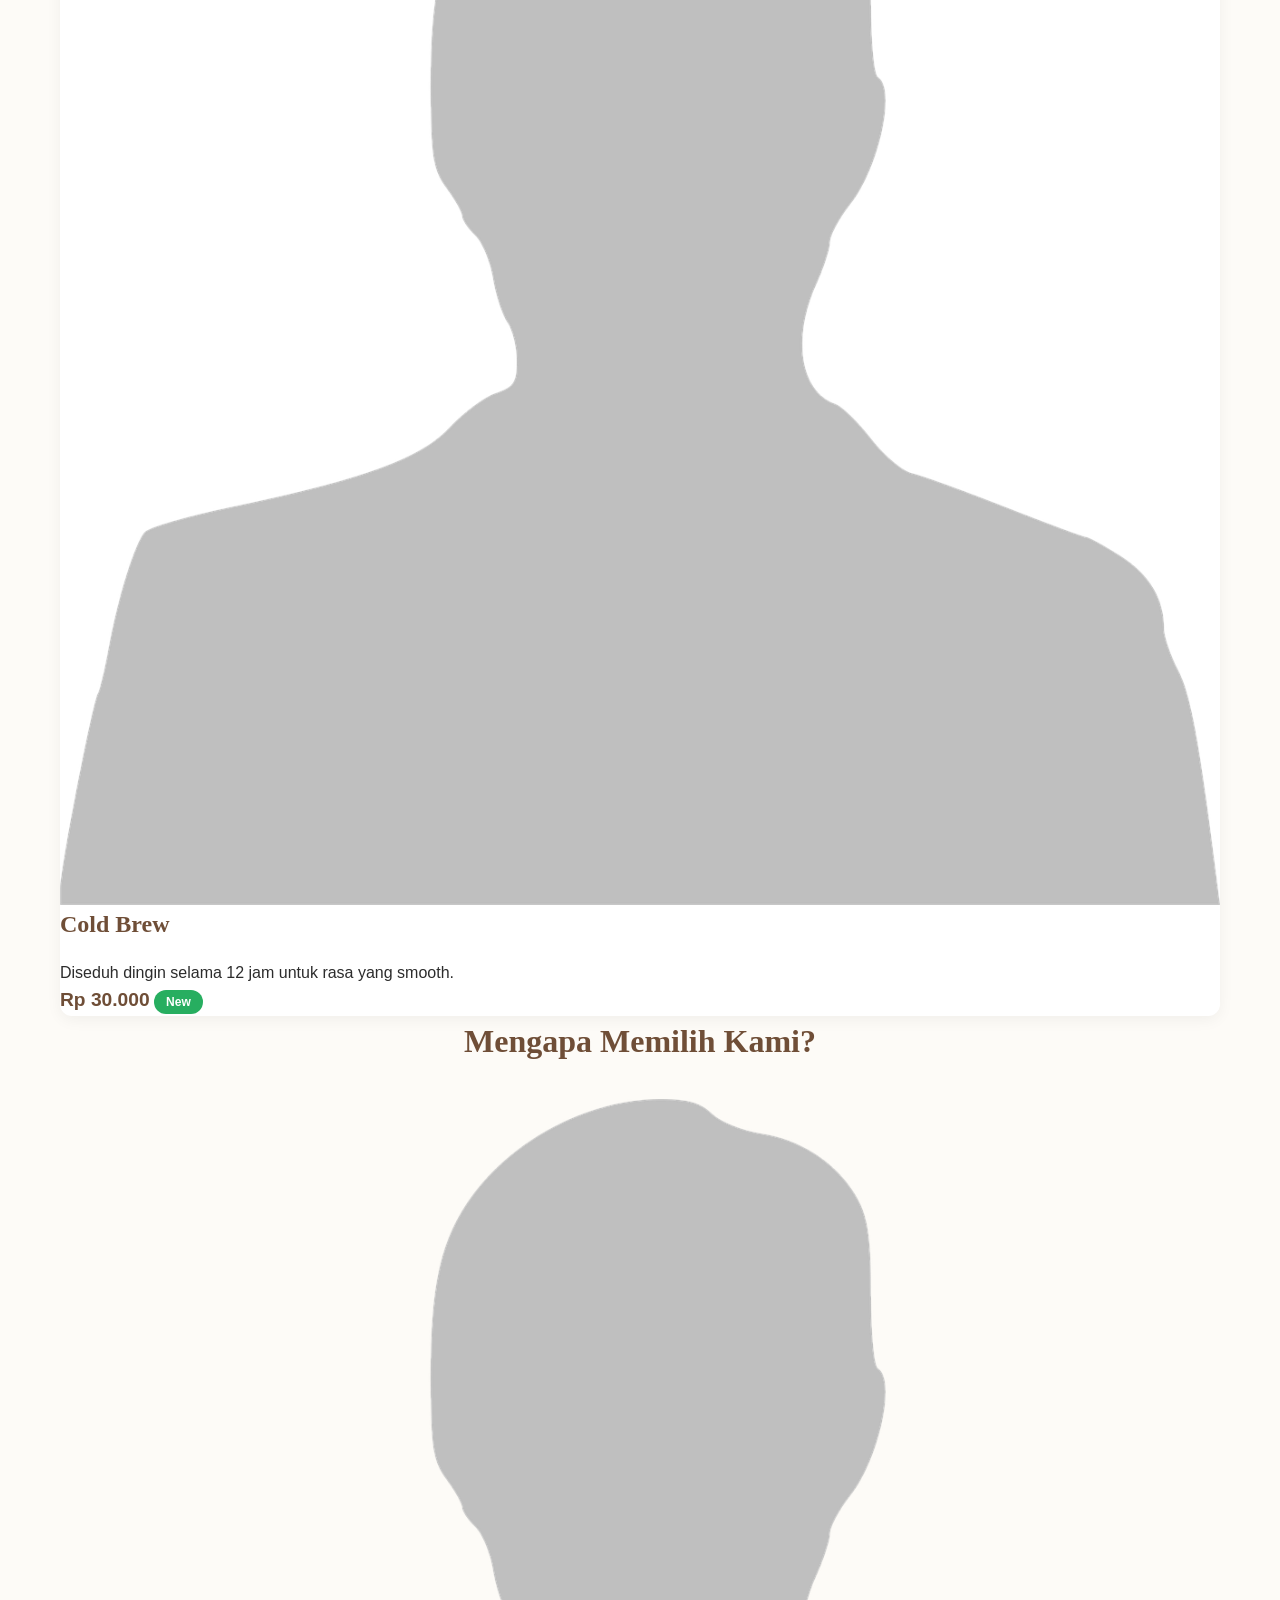
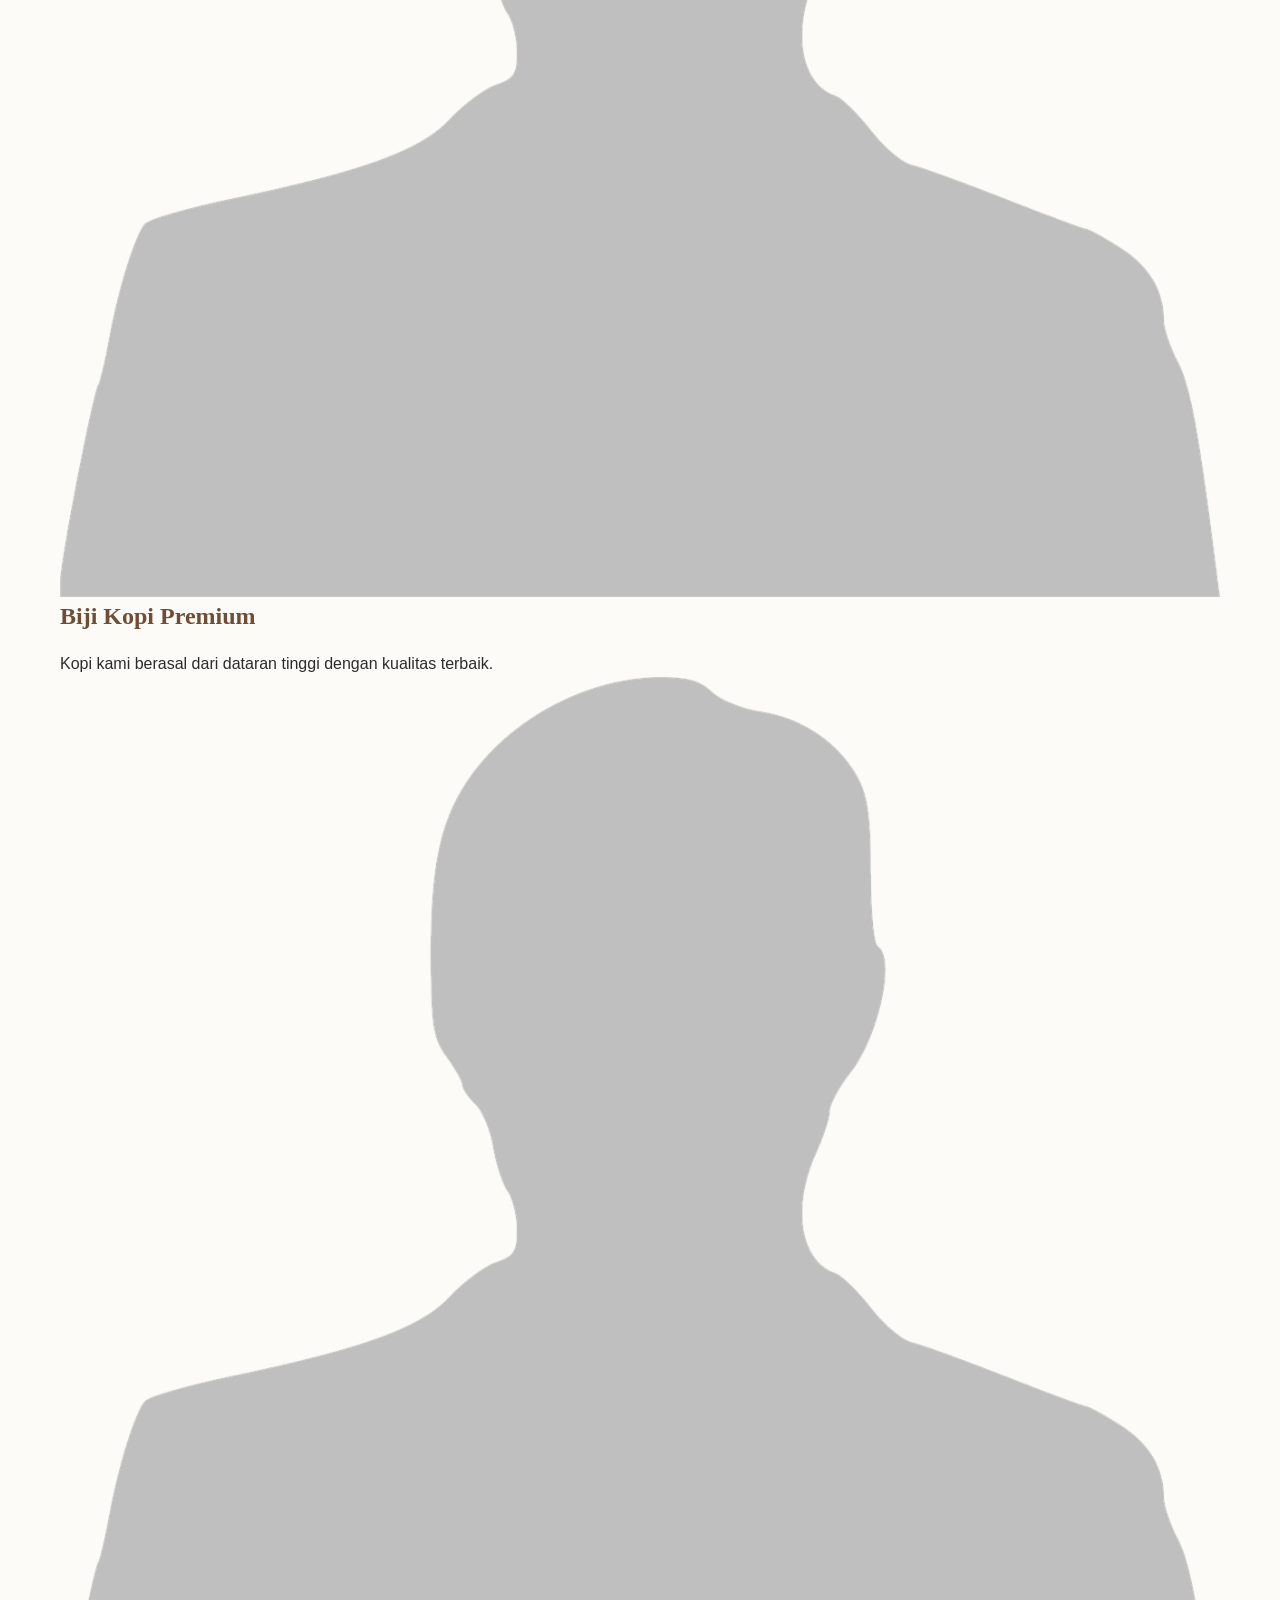
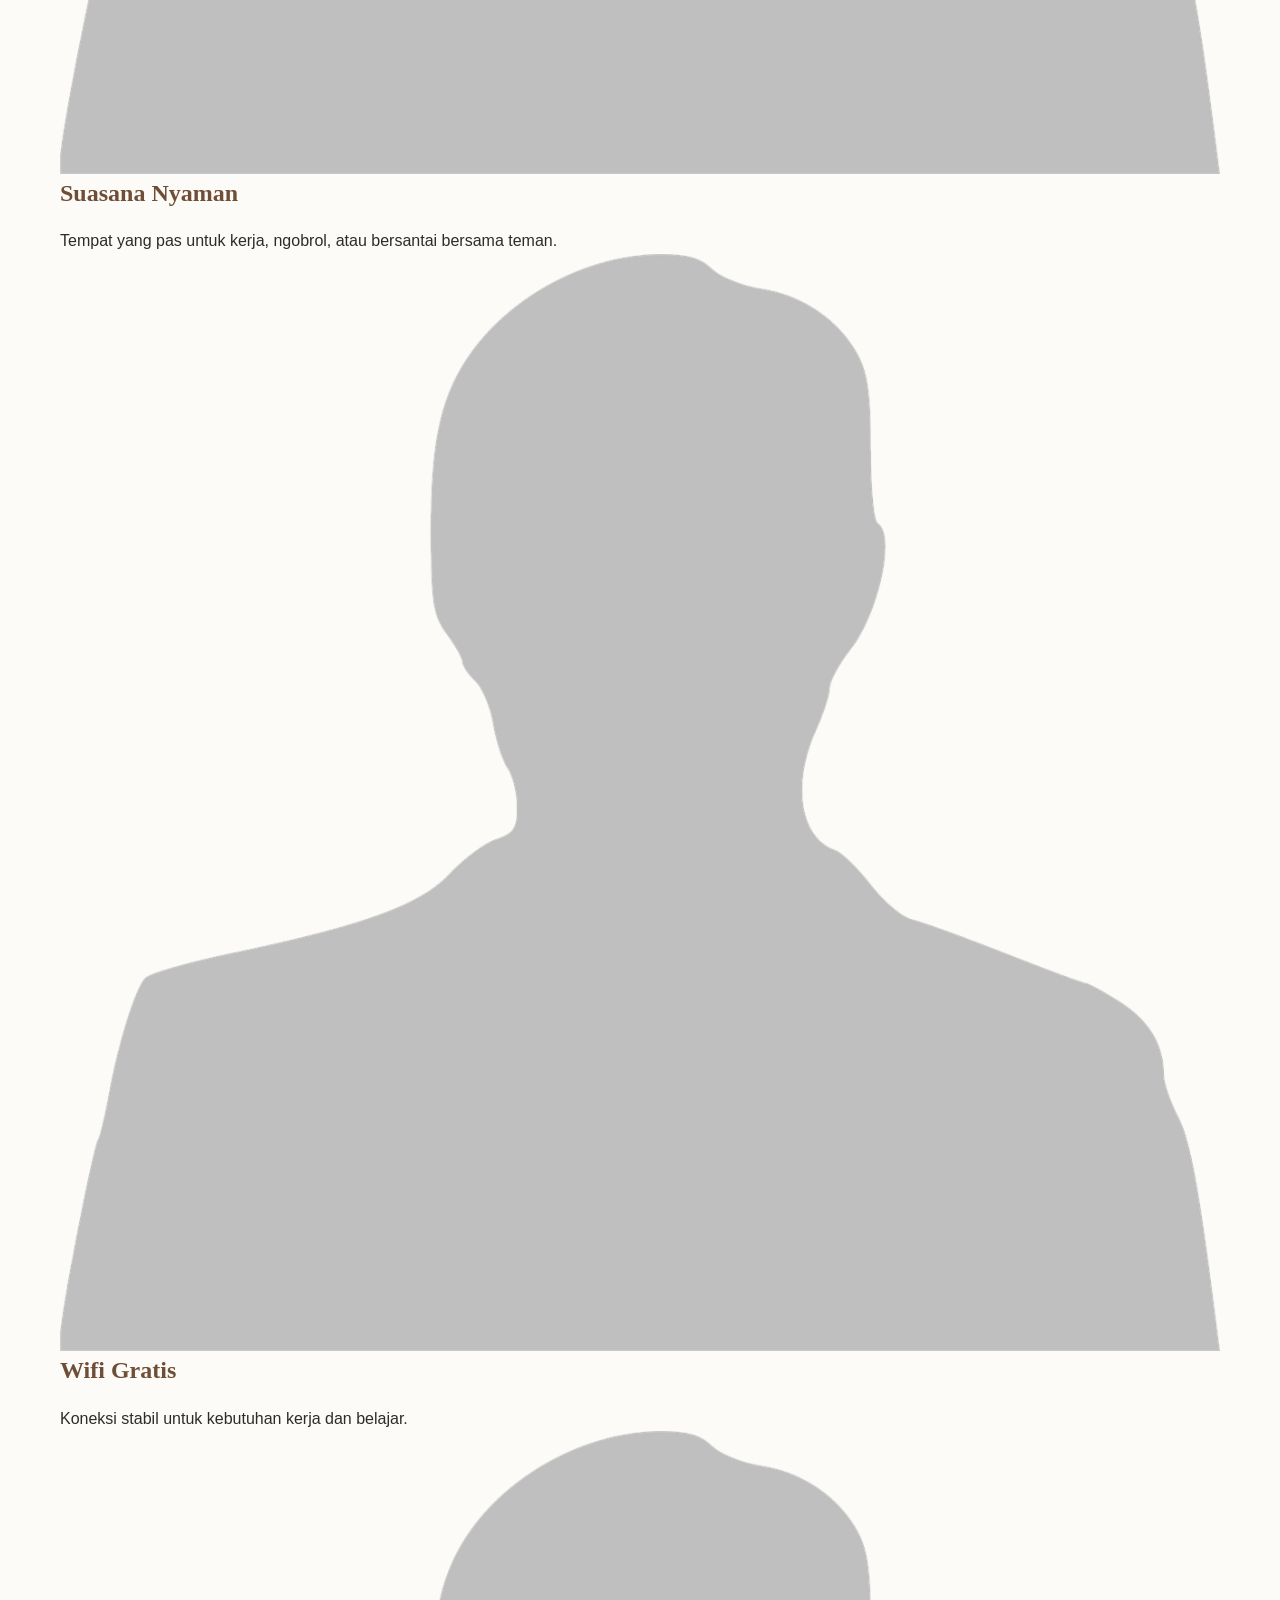
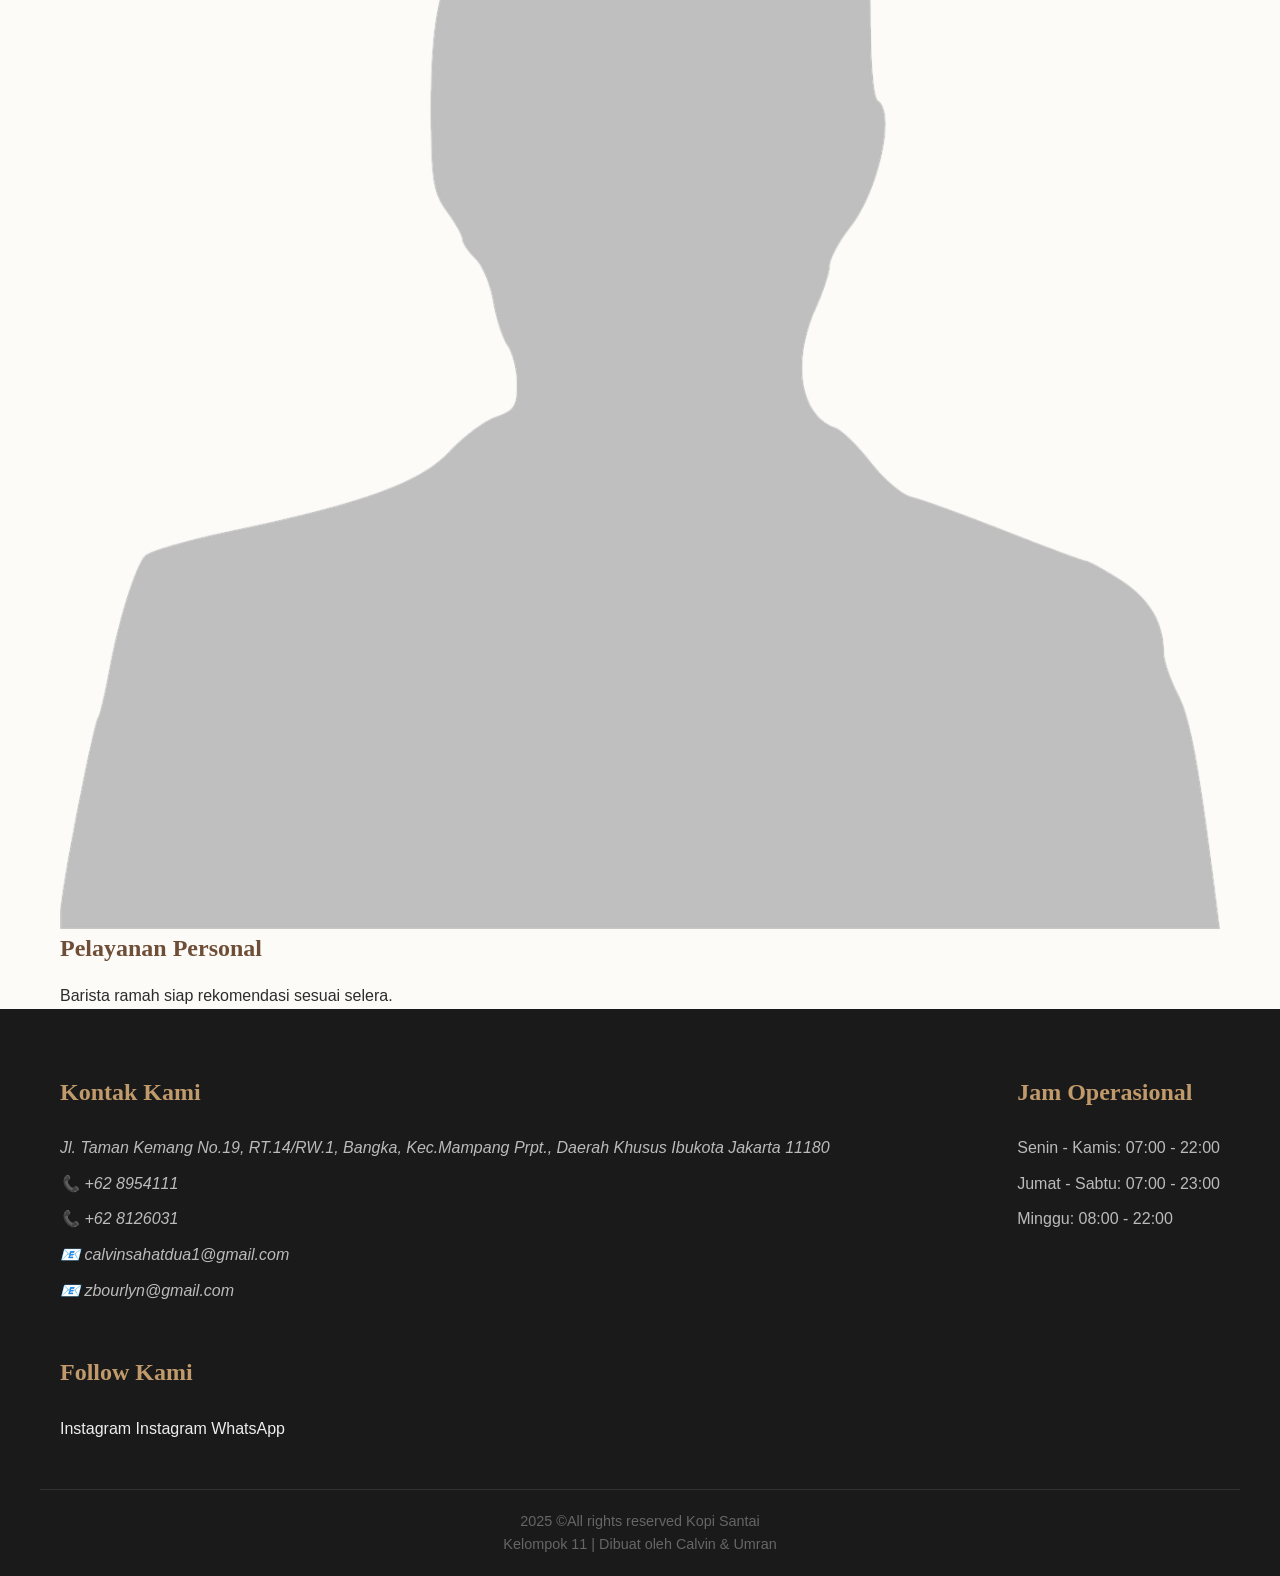
==== commit 31cd4a30: "tester html" ====
--- a/index.html
+++ b/index.html
@@ -3,122 +3,158 @@
 <head>
   <meta charset="UTF-8">
   <meta name="viewport" content="width=device-width, initial-scale=1.0">
-  <title>Kopi Santai - Nikmati Setiap Tegukan</title>
+  <title>Kopi Santai - Home</title>
   <link rel="stylesheet" href="css/style.css">
   <link rel="stylesheet" href="css/responsive.css">
 </head>
 <body>
-
-  <!-- HEADER -->
   <header>
-    <div class="header-container">
-      <h1 class="logo">Kopi Santai</h1>
-      <p class="tagline">Nikmati Setiap Tegukan</p>
+    <div class="container header-content">
+      <div class="logo-section">
+        <h1 class="logo">KS</h1>
+        <p class="tagline">Nikmati Setiap Tegukan</p>
+      </div>
       <nav>
-        <a href="index.html" class="active">Home</a>
-        <a href="menu.html">Menu</a>
-        <a href="about.html">Tentang Kami</a>
-        <a href="reservation.html">Reservasi</a>
+        <ul>
+          <li><a href="index.html">home</a></li>
+          <li><a href="menu.html">Menu</a></li>
+          <li><a href="about.html">about</a></li>
+          <li><a href="reservation.html">reservation</a></li>
+        </ul>
       </nav>
     </div>
   </header>
 
-  <!-- HERO -->
-  <section class="hero">
-    <div class="hero-content">
-      <h2>Selamat Datang di Kopi Santai</h2>
-      <p>Tempat terbaik untuk menikmati kopi dan bersantai bersama teman</p>
-      <div class="hero-buttons">
-        <a href="menu.html" class="btn primary">Lihat Menu</a>
-        <a href="reservation.html" class="btn secondary">Reservasi</a>
+  <main>
+    <section class="hero-section">
+      <div class="hero-content container">
+        <div class="hero-text">
+          <h2>Selamat Datang di Kopi Santai</h2>
+          <p>Tempat terbaik untuk santai, ngobrol, dan kerja sambil ditemani secangkir kopi.</p>
+          <div class="hero-buttons">
+            <a href="menu.html" class="btn btn-primary">Lihat Menu</a>
+            <a href="reservation.html" class="btn btn-secondary">Reservasi</a>
+          </div>
+        </div>
+        <div class="hero-image">
+          <img src="images/icon.png" alt="Kopi Santai" />
+        </div>
+      </div>
+    </section>
+
+    <section class="featured-menu-section container">
+      <h2>Menu Favorit Kami</h2>
+      <div class="menu-grid">
+        <article class="menu-card">
+          <img src="images/icon.png" alt="Original" />
+          <h3>Original</h3>
+          <p class="description">Kopi dengan rasa bold dan aroma khas dari tanah vulkanik.</p>
+          <div class="price-badge">
+            <strong class="price">Rp 25.000</strong>
+            <span class="label best">Best</span>
+          </div>
+        </article>
+
+        <article class="menu-card">
+          <img src="images/icon.png" alt="Espresso" />
+          <h3>Espresso</h3>
+          <p class="description">Espresso kuat dari biji pilihan dengan crema sempurna.</p>
+          <div class="price-badge">
+            <strong class="price">Rp 28.000</strong>
+            <span class="label best">Best</span>
+          </div>
+        </article>
+
+        <article class="menu-card">
+          <img src="images/icon.png" alt="Latte" />
+          <h3>Latte</h3>
+          <p class="description">Perpaduan espresso dan steamed milk yang creamy.</p>
+          <div class="price-badge">
+            <strong class="price">Rp 32.000</strong>
+            <span class="label"></span>
+          </div>
+        </article>
+
+        <article class="menu-card">
+          <img src="images/icon.png" alt="Cold Brew" />
+          <h3>Cold Brew</h3>
+          <p class="description">Diseduh dingin selama 12 jam untuk rasa yang smooth.</p>
+          <div class="price-badge">
+            <strong class="price">Rp 30.000</strong>
+            <span class="label new">New</span>
+          </div>
+        </article>
+      </div>
+    </section>
+
+    <section class="why-choose-section container">
+      <h2>Mengapa Memilih Kami?</h2>
+      <div class="features-grid">
+        <article class="feature-card">
+          <img src="images/icon.png" alt="Biji Kopi Premium" />
+          <h3>Biji Kopi Premium</h3>
+          <p>Kopi kami berasal dari dataran tinggi dengan kualitas terbaik.</p>
+        </article>
+
+        <article class="feature-card">
+          <img src="images/icon.png" alt="Suasana Nyaman" />
+          <h3>Suasana Nyaman</h3>
+          <p>Tempat yang pas untuk kerja, ngobrol, atau bersantai bersama teman.</p>
+        </article>
+
+        <article class="feature-card">
+          <img src="images/icon.png" alt="Wifi Gratis" />
+          <h3>Wifi Gratis</h3>
+          <p>Koneksi stabil untuk kebutuhan kerja dan belajar.</p>
+        </article>
+
+        <article class="feature-card">
+          <img src="images/icon.png" alt="Pelayanan" />
+          <h3>Pelayanan Personal</h3>
+          <p>Barista ramah siap rekomendasi sesuai selera.</p>
+        </article>
+      </div>
+    </section>
+  </main>
+
+
+  <footer>
+    <div class="container footer-content">
+      <div class="footer-section">
+        <h3>Kontak Kami</h3>
+          <address>
+            <p>Jl. Taman Kemang No.19, RT.14/RW.1, Bangka, Kec.Mampang Prpt., Daerah Khusus Ibukota Jakarta 11180</p>
+            <p>📞 +62 8954111</p>
+            <p>📞 +62 8126031</p>
+            <p>📧 calvinsahatdua1@gmail.com</p>
+            <p>📧 zbourlyn@gmail.com</p>
+          </address>
+        </div>
+        
+        <div class="footer-section">
+          <h3>Jam Operasional</h3>
+          <ul class="hours-list">
+            <li>Senin - Kamis: 07:00 - 22:00</li>
+            <li>Jumat - Sabtu: 07:00 - 23:00</li>
+            <li>Minggu: 08:00 - 22:00</li>
+          </ul>
+      </div>
+        
+        <div class="footer-section">
+          <h3>Follow Kami</h3>
+          <div class="social-links">
+            <a href="#" aria-label="Instagram">Instagram</a>
+            <a href="#" aria-label="Facebook">Instagram</a>
+            <a href="#" aria-label="WhatsApp">WhatsApp</a>
+          </div>
+        </div>
+      </div>
+      
+      <div class="copyright">
+        <p>2025 &copy;All rights reserved Kopi Santai</p>
+        <p> Kelompok 11 | Dibuat oleh Calvin & Umran</p>
       </div>
     </div>
-  </section>
-
-  <!-- MENU FAVORIT -->
-  <section class="menu-section">
-    <div class="container">
-      <h2>Menu Favorit Kami</h2>
-      <div class="menu-grid">
-        <div class="menu-item">
-          <img src="images/2image.jpg" alt="Espresso Santai">
-          <h3>Espresso Santai</h3>
-          <p class="price">Rp 25.000</p>
-          <p>Espresso kuat dengan crema sempurna dari biji pilihan.</p>
-        </div>
-
-        <div class="menu-item">
-          <img src="images/3image.jpg" alt="Cappuccino Harmony">
-          <h3>Cappuccino Harmony</h3>
-          <p class="price">Rp 32.000</p>
-          <p>Perpaduan espresso, susu steamed, dan foam lembut.</p>
-        </div>
-
-        <div class="menu-item">
-          <img src="images/4image.jpg" alt="Iced Caramel Macchiato">
-          <h3>Iced Caramel Macchiato</h3>
-          <p class="price">Rp 35.000</p>
-          <p>Kopi dingin dengan rasa caramel manis, cocok untuk cuaca panas.</p>
-        </div>
-      </div>
-    </div>
-  </section>
-
-  <!-- KEUNGGULAN -->
-  <section class="features">
-    <div class="container">
-      <h2>Mengapa Memilih Kami?</h2>
-      <div class="features-grid">
-        <div class="feature">
-          <h3>☕ Biji Kopi Premium</h3>
-          <p>Biji kopi pilihan dengan proses roasting terbaik.</p>
-        </div>
-        <div class="feature">
-          <h3>🛋️ Suasana Nyaman</h3>
-          <p>Tempat santai yang cocok untuk bekerja atau berbincang.</p>
-        </div>
-        <div class="feature">
-          <h3>📶 Wifi Gratis</h3>
-          <p>Nikmati koneksi cepat tanpa batas selama di kafe.</p>
-        </div>
-      </div>
-    </div>
-  </section>
-
-  <!-- FOOTER -->
-  <footer>
-    <div class="footer-container">
-      <div class="footer-box">
-        <h3>Kelompok 11</h3>
-        <p>105223022 - Calvin</p>
-        <p>105223022 - Umran</p>
-      </div>
-
-      <div class="footer-box">
-        <h3>Menu Cepat</h3>
-        <a href="index.html">Home</a>
-        <a href="about.html">Tentang Kami</a>
-        <a href="menu.html">Menu</a>
-        <a href="reservation.html">Reservasi</a>
-      </div>
-
-      <div class="footer-box">
-        <h3>Kontak</h3>
-        <p>📞 +62 8954111</p>
-        <p>📞 +62 8126031</p>
-        <p>📧 calvinsahatdua1@gmail.com</p>
-        <p>📧 zbourlyn@gmail.com</p>
-      </div>
-
-      <div class="footer-box">
-        <h3>Sosial Media</h3>
-        <a href="#">Instagram</a>
-        <a href="#">Facebook</a>
-        <a href="#">WhatsApp</a>
-      </div>
-    </div>
-    <p class="credit">© 2025 Kopi Santai | Dibuat oleh Calvin & Umran</p>
   </footer>
-
 </body>
-</html>
+</html>
--- a/css/style.css
+++ b/css/style.css
@@ -1,636 +1,388 @@
-/* ===== CSS RESET & BASE STYLES ===== */
+:root {
+  --primary-color: #6F4E37;
+  --secondary-color: #C19A6B;
+  --accent-color: #D2691E;
+  --text-dark: #2C2C2C;
+  --text-light: #666666;
+  --bg-light: #FDFBF7;
+  --white: #FFFFFF;
+  --danger: #e74c3c;
+  --font-heading: 'Playfair Display', serif;
+  --font-body: 'Segoe UI', Tahoma, Geneva, Verdana, sans-serif;
+  --container-width: 1200px;
+  --header-height: 80px;
+  --border-radius: 12px;
+  --transition: all 0.3s ease;
+  --shadow: 0 4px 15px rgba(0,0,0,0.05);
+  --shadow-hover: 0 10px 25px rgba(0,0,0,0.1);
+}
+
 * {
-    margin: 0;
-    padding: 0;
-    box-sizing: border-box;
-}
-
-:root {
-    --primary-color: #8B4513;
-    --secondary-color: #D2691E;
-    --accent-color: #F4A460;
-    --text-dark: #333333;
-    --text-light: #666666;
-    --background-light: #F9F5F0;
-    --white: #FFFFFF;
-    --shadow: 0 4px 6px rgba(0, 0, 0, 0.1);
-    --transition: all 0.3s ease;
-}
-
-html {
-    scroll-behavior: smooth;
-}
+  margin: 0;
+  padding: 0;
+  box-sizing: border-box;
+}
+
+html { scroll-behavior: smooth; }
 
 body {
-    font-family: 'Inter', 'Segoe UI', Tahoma, Geneva, Verdana, sans-serif;
-    line-height: 1.6;
-    color: var(--text-dark);
-    background-color: var(--background-light);
-}
-
-/* ===== TYPOGRAPHY ===== */
-h1, h2, h3, h4, h5, h6 {
-    font-family: 'Playfair Display', 'Georgia', serif;
-    font-weight: 700;
-    line-height: 1.3;
-    margin-bottom: 1rem;
-}
-
-h1 {
-    font-size: 2.5rem;
-    color: var(--primary-color);
-}
-
-h2 {
-    font-size: 2rem;
-    margin-bottom: 1.5rem;
-    text-align: center;
-}
-
-h3 {
-    font-size: 1.5rem;
-}
-
-p {
-    margin-bottom: 1rem;
-    color: var(--text-light);
-}
-
-.logo {
-    font-family: 'Playfair Display', 'Georgia', serif;
-    font-size: 2rem;
-    font-weight: 700;
-    color: var(--primary-color);
-}
-
-.tagline {
-    font-style: italic;
-    color: var(--secondary-color);
-    font-size: 1rem;
-}
-
-/* ===== LAYOUT & SPACING ===== */
+  font-family: var(--font-body);
+  color: var(--text-dark);
+  background-color: var(--bg-light);
+  line-height: 1.6;
+  font-size: 16px;
+}
+
 .container {
-    max-width: 1200px;
-    margin: 0 auto;
-    padding: 0 1rem;
-}
-
-/* ===== HEADER & NAVIGATION ===== */
+  max-width: var(--container-width);
+  margin: 0 auto;
+  padding: 0 20px;
+}
+
+a { text-decoration: none; color: inherit; }
+ul { list-style: none; }
+img {
+  display: block;
+  width: 100%;
+  height: auto;
+  object-fit: cover;
+}
+
+h1, h2, h3, h4 {
+  font-family: var(--font-heading);
+  font-weight: 700;
+  color: var(--primary-color);
+  margin-bottom: 1rem;
+}
+
+h1 { font-size: 2.5rem; }
+h2 { font-size: 2rem; text-align: center; margin-bottom: 2rem; }
+h3 { font-size: 1.5rem; }
+
 header {
-    background-color: var(--white);
-    box-shadow: var(--shadow);
-    position: sticky;
-    top: 0;
-    z-index: 1000;
-}
-
-.header-content, .header-container {
-    display: flex;
-    justify-content: space-between;
-    align-items: center;
-    padding: 1rem;
-}
-
-nav {
-    display: flex;
-    gap: 2rem;
+  background-color: rgba(255, 255, 255, 0.95);
+  box-shadow: 0 2px 10px rgba(0,0,0,0.05);
+  position: sticky;
+  top: 0;
+  z-index: 1000;
+  backdrop-filter: blur(10px);
+  height: var(--header-height);
+}
+
+.header-content {
+  display: flex;
+  justify-content: space-between;
+  align-items: center;
+  height: 100%;
+}
+
+.logo-section .logo {
+  font-size: 2rem;
+  color: var(--primary-color);
+  line-height: 1;
+}
+
+.logo-section .tagline {
+  font-size: 0.8rem;
+  color: var(--text-light);
+  letter-spacing: 1px;
+}
+
+nav ul {
+  display: flex;
+  gap: 30px;
 }
 
 nav a {
-    text-decoration: none;
-    color: var(--text-dark);
-    font-weight: 500;
-    padding: 0.5rem 1rem;
-    border-radius: 4px;
-    transition: var(--transition);
-    position: relative;
-}
-
-nav a:hover {
-    color: var(--primary-color);
-    background-color: var(--background-light);
-}
-
-nav a.active {
-    color: var(--primary-color);
-    font-weight: 600;
-}
-
-nav a.active::after {
-    content: '';
-    position: absolute;
-    bottom: -2px;
-    left: 1rem;
-    right: 1rem;
-    height: 2px;
-    background-color: var(--primary-color);
-}
-
-/* ===== HERO SECTION ===== */
-.hero {
-    background: linear-gradient(rgba(0, 0, 0, 0.5), rgba(0, 0, 0, 0.5)), 
-                url('https://images.unsplash.com/photo-1495474472287-4d71bcdd2085?auto=format&fit=crop&w=1200&q=80');
-    background-size: cover;
-    background-position: center;
-    color: var(--white);
-    padding: 6rem 1rem;
-    text-align: center;
-    animation: fadeIn 1s ease-in;
+  font-weight: 600;
+  text-transform: uppercase;
+  font-size: 0.9rem;
+  padding: 5px 0;
+  position: relative;
+  transition: var(--transition);
+}
+
+nav a:hover, nav a.active { color: var(--secondary-color); }
+
+nav a::after {
+  content: '';
+  position: absolute;
+  width: 0;
+  height: 2px;
+  bottom: 0;
+  left: 0;
+  background-color: var(--secondary-color);
+  transition: var(--transition);
+}
+
+nav a:hover::after, nav a.active::after { width: 100%; }
+
+.hero-section {
+  height: calc(100vh - var(--header-height));
+  background: linear-gradient(rgba(0,0,0,0.5), rgba(0,0,0,0.5)), url('../images/hero-bg.jpg');
+  background-color: var(--text-dark);
+  background-size: cover;
+  background-position: center;
+  display: flex;
+  align-items: center;
+  justify-content: center;
+  text-align: center;
+  color: var(--white);
+  animation: fadeIn 1.5s ease-out;
+}
+
+.hero-content {
+  max-width: 800px;
+  padding: 20px;
 }
 
 .hero-content h2 {
-    font-size: 3rem;
-    margin-bottom: 1rem;
-    color: var(--white);
-}
-
-.hero-content p {
-    font-size: 1.2rem;
-    margin-bottom: 2rem;
-    color: var(--white);
+  font-size: 3.5rem;
+  color: var(--white);
+  margin-bottom: 1rem;
+  text-shadow: 2px 2px 4px rgba(0,0,0,0.3);
 }
 
 .hero-buttons {
-    display: flex;
-    gap: 1rem;
-    justify-content: center;
-    flex-wrap: wrap;
-}
-
-/* ===== BUTTONS ===== */
+  margin-top: 2rem;
+  display: flex;
+  justify-content: center;
+  gap: 20px;
+}
+
 .btn {
-    display: inline-block;
-    padding: 0.75rem 2rem;
-    text-decoration: none;
-    border-radius: 50px;
-    font-weight: 600;
-    text-align: center;
-    transition: var(--transition);
-    border: 2px solid transparent;
-    cursor: pointer;
-    font-size: 1rem;
-}
-
-.btn.primary {
-    background-color: var(--primary-color);
-    color: var(--white);
-}
-
-.btn.primary:hover {
-    background-color: var(--secondary-color);
-    transform: translateY(-2px);
-    box-shadow: 0 6px 12px rgba(139, 69, 19, 0.3);
-}
-
-.btn.secondary {
-    background-color: transparent;
-    color: var(--white);
-    border-color: var(--white);
-}
-
-.btn.secondary:hover {
-    background-color: var(--white);
-    color: var(--primary-color);
-    transform: translateY(-2px);
-}
-
-.submit-btn {
-    background-color: var(--primary-color);
-    color: var(--white);
-    padding: 1rem 2rem;
-    border: none;
-    border-radius: 8px;
-    font-size: 1.1rem;
-    font-weight: 600;
-    cursor: pointer;
-    transition: var(--transition);
-    width: 100%;
-}
-
-.submit-btn:hover {
-    background-color: var(--secondary-color);
-    transform: translateY(-2px);
-    box-shadow: 0 6px 12px rgba(139, 69, 19, 0.3);
-}
-
-/* ===== MENU CARDS ===== */
-.menu-grid {
-    display: grid;
-    grid-template-columns: repeat(auto-fit, minmax(300px, 1fr));
-    gap: 2rem;
-    margin-top: 2rem;
-}
-
-.menu-item {
-    background: var(--white);
-    border-radius: 12px;
-    overflow: hidden;
-    box-shadow: var(--shadow);
-    transition: var(--transition);
-    position: relative;
-}
-
-.menu-item:hover {
-    transform: translateY(-8px);
-    box-shadow: 0 12px 24px rgba(0, 0, 0, 0.15);
-}
-
-.menu-item img {
-    width: 100%;
-    height: 200px;
-    object-fit: cover;
-    transition: var(--transition);
-}
-
-.menu-item:hover img {
-    transform: scale(1.05);
-}
-
-.menu-item h3 {
-    padding: 1rem 1rem 0.5rem;
-    color: var(--primary-color);
-}
-
-.menu-item .category {
-    padding: 0 1rem;
-    font-size: 0.9rem;
-    color: var(--secondary-color);
-    font-weight: 600;
-    text-transform: uppercase;
-    letter-spacing: 0.5px;
-}
-
-.menu-item p:not(.category) {
-    padding: 0 1rem;
-    color: var(--text-light);
-}
-
-.price {
-    font-size: 1.25rem;
-    font-weight: 700;
-    color: var(--primary-color);
-    padding: 1rem;
-    margin: 0;
-}
-
-/* ===== STORY SECTION ===== */
-.story-section {
-    padding: 4rem 0;
-    background-color: var(--white);
-}
-
-.story {
-    display: grid;
-    grid-template-columns: 1fr 1fr;
-    gap: 3rem;
-    align-items: center;
-}
-
-.story img {
-    width: 100%;
-    height: 400px;
-    object-fit: cover;
-    border-radius: 12px;
-    box-shadow: var(--shadow);
-}
-
-.story-text blockquote {
-    font-style: italic;
-    color: var(--secondary-color);
-    border-left: 4px solid var(--accent-color);
-    padding-left: 1.5rem;
-    margin: 1.5rem 0;
-    font-size: 1.1rem;
-}
-
-/* ===== VALUES SECTION ===== */
-.values-section {
-    padding: 4rem 0;
-    background-color: var(--background-light);
-}
-
-.values-list {
-    list-style: none;
-    max-width: 600px;
-    margin: 0 auto;
-}
-
-.values-list li {
-    background: var(--white);
-    padding: 1.5rem;
-    margin-bottom: 1rem;
-    border-radius: 8px;
-    box-shadow: var(--shadow);
-    transition: var(--transition);
-}
-
-.values-list li:hover {
-    transform: translateX(8px);
-}
-
-.values-list strong {
-    color: var(--primary-color);
-}
-
-/* ===== GALLERY SECTION ===== */
-.gallery-section {
-    padding: 4rem 0;
-    background-color: var(--white);
-}
+  display: inline-block;
+  padding: 12px 30px;
+  border-radius: 50px;
+  font-weight: 600;
+  text-transform: uppercase;
+  letter-spacing: 1px;
+  transition: var(--transition);
+  cursor: pointer;
+  border: 2px solid transparent;
+}
+
+.btn-primary {
+  background-color: var(--secondary-color);
+  color: var(--white);
+}
+
+.btn-primary:hover {
+  background-color: var(--primary-color);
+  transform: translateY(-3px);
+}
+
+.btn-secondary {
+  background-color: transparent;
+  border-color: var(--white);
+  color: var(--white);
+}
+
+.btn-secondary:hover {
+  background-color: var(--white);
+  color: var(--primary-color);
+  transform: translateY(-3px);
+}
+
+.menu-layout { padding: 4rem 0; }
+.menu-container { display: flex; gap: 40px; }
+.filter-sidebar {
+  flex: 0 0 250px;
+  position: sticky;
+  top: 100px;
+  height: fit-content;
+}
+.category-nav { display: flex; flex-direction: column; gap: 10px; }
+.category-btn {
+  padding: 12px 20px;
+  text-align: left;
+  background: white;
+  border: 1px solid #eee;
+  border-radius: 8px;
+  cursor: pointer;
+  transition: var(--transition);
+  font-family: var(--font-body);
+}
+.category-btn:hover, .category-btn.active {
+  background-color: var(--primary-color);
+  color: white;
+  border-color: var(--primary-color);
+}
+
+.menu-content { flex: 1; }
+
+.menu-items-grid {
+  display: grid;
+  grid-template-columns: repeat(auto-fill, minmax(250px, 1fr));
+  gap: 30px;
+}
+
+.menu-card {
+  background: var(--white);
+  border-radius: var(--border-radius);
+  overflow: hidden;
+  box-shadow: var(--shadow);
+  transition: var(--transition);
+  display: flex;
+  flex-direction: column;
+}
+
+.menu-card:hover {
+  transform: translateY(-10px);
+  box-shadow: var(--shadow-hover);
+}
+
+.menu-card figure {
+  width: 100%;
+  aspect-ratio: 4/3;
+  overflow: hidden;
+  position: relative;
+}
+
+.menu-card img {
+  width: 100%;
+  height: 100%;
+  object-fit: cover;
+  transition: transform 0.5s ease;
+}
+
+.menu-card:hover img { transform: scale(1.1); }
+
+.menu-info {
+  padding: 20px;
+  display: flex;
+  flex-direction: column;
+  justify-content: space-between;
+  flex-grow: 1;
+}
+
+.menu-info p { font-size: 0.9rem; color: var(--text-light); margin-bottom: 15px; }
+.price { font-size: 1.2rem; color: var(--primary-color); font-weight: 700; }
+
+.menu-label { position: absolute; top: 15px; right: 15px; }
+.label { padding: 5px 12px; border-radius: 20px; font-size: 0.75rem; font-weight: bold; color: white; }
+.label.best { background-color: var(--accent-color); }
+.label.new { background-color: #27ae60; }
+
+.two-column-layout { display: flex; gap: 50px; }
+.form-column { flex: 2; }
+.info-column { flex: 1; }
+
+fieldset {
+  border: 1px solid #ddd;
+  border-radius: var(--border-radius);
+  padding: 20px;
+  margin-bottom: 20px;
+  background: var(--white);
+}
+
+input, select, textarea {
+  width: 100%;
+  padding: 12px;
+  border: 1px solid #ddd;
+  border-radius: 6px;
+  font-family: var(--font-body);
+  transition: var(--transition);
+}
+
+input:focus, select:focus, textarea:focus {
+  outline: none;
+  border-color: var(--secondary-color);
+  box-shadow: 0 0 0 3px rgba(193, 154, 107, 0.2);
+}
+
+button[type="submit"] {
+  width: 100%;
+  padding: 15px;
+  background-color: var(--primary-color);
+  color: white;
+  border: none;
+  border-radius: 6px;
+  font-size: 1rem;
+  font-weight: bold;
+  cursor: pointer;
+  transition: var(--transition);
+}
+
+button[type="submit"]:hover { background-color: var(--text-dark); }
+
+.story-content {
+  display: flex;
+  gap: 40px;
+  align-items: center;
+}
+
+.story-image, .story-text { flex: 1; text-align: justify; }
 
 .gallery-grid {
-    display: grid;
-    grid-template-columns: repeat(auto-fit, minmax(250px, 1fr));
-    gap: 1rem;
-    margin-top: 2rem;
-}
-
-.gallery-grid img {
-    width: 100%;
-    height: 200px;
-    object-fit: cover;
-    border-radius: 8px;
-    transition: var(--transition);
-    cursor: pointer;
-}
-
-.gallery-grid img:hover {
-    transform: scale(1.05);
-    box-shadow: 0 8px 16px rgba(0, 0, 0, 0.2);
-}
-
-/* ===== LOCATION SECTION ===== */
-.location-section {
-    padding: 4rem 0;
-    background-color: var(--background-light);
-}
-
-.location-section iframe {
-    width: 100%;
-    height: 300px;
-    border: none;
-    border-radius: 8px;
-    margin: 1.5rem 0;
-    box-shadow: var(--shadow);
-}
-
-.hours-table {
-    width: 100%;
-    max-width: 500px;
-    margin: 2rem auto;
-    border-collapse: collapse;
-    background: var(--white);
-    border-radius: 8px;
-    overflow: hidden;
-    box-shadow: var(--shadow);
-}
-
-.hours-table th,
-.hours-table td {
-    padding: 1rem;
-    text-align: left;
-    border-bottom: 1px solid #eee;
-}
-
-.hours-table th {
-    background-color: var(--primary-color);
-    color: var(--white);
-    font-weight: 600;
-}
-
-.hours-table tr:last-child td {
-    border-bottom: none;
-}
-
-/* ===== FEATURES SECTION ===== */
-.features {
-    padding: 4rem 0;
-    background-color: var(--white);
-}
-
-.features-grid {
-    display: grid;
-    grid-template-columns: repeat(auto-fit, minmax(250px, 1fr));
-    gap: 2rem;
-    margin-top: 2rem;
-}
-
-.feature {
-    text-align: center;
-    padding: 2rem 1rem;
-    background: var(--background-light);
-    border-radius: 12px;
-    transition: var(--transition);
-}
-
-.feature:hover {
-    transform: translateY(-5px);
-    box-shadow: var(--shadow);
-}
-
-.feature h3 {
-    color: var(--primary-color);
-    margin-bottom: 1rem;
-}
-
-/* ===== RESERVATION SECTION ===== */
-.reservation-section {
-    padding: 4rem 0;
-    background-color: var(--background-light);
-}
-
-.section-title {
-    text-align: center;
-    margin-bottom: 3rem;
-}
-
-.reservation-info {
-    background: var(--white);
-    padding: 2rem;
-    border-radius: 12px;
-    margin-bottom: 2rem;
-    box-shadow: var(--shadow);
-}
-
-.reservation-info h3 {
-    color: var(--primary-color);
-    margin: 1.5rem 0 1rem;
-}
-
-.reservation-info ul {
-    list-style-position: inside;
-    color: var(--text-light);
-}
-
-.reservation-info li {
-    margin-bottom: 0.5rem;
-}
-
-.form-container {
-    display: grid;
-    grid-template-columns: 2fr 1fr;
-    gap: 3rem;
-}
-
-/* ===== FORMS ===== */
-.reservation-form {
-    background: var(--white);
-    padding: 2rem;
-    border-radius: 12px;
-    box-shadow: var(--shadow);
-}
-
-fieldset {
-    border: 2px solid var(--background-light);
-    border-radius: 8px;
-    padding: 1.5rem;
-    margin-bottom: 1.5rem;
-}
-
-legend {
-    font-weight: 600;
-    color: var(--primary-color);
-    padding: 0 1rem;
-    font-size: 1.1rem;
-}
-
-label {
-    display: block;
-    margin-bottom: 0.5rem;
-    font-weight: 500;
-    color: var(--text-dark);
-}
-
-input, select, textarea {
-    width: 100%;
-    padding: 0.75rem;
-    border: 2px solid #e0e0e0;
-    border-radius: 6px;
-    font-size: 1rem;
-    transition: var(--transition);
-    margin-bottom: 1rem;
-}
-
-input:focus, select:focus, textarea:focus {
-    outline: none;
-    border-color: var(--primary-color);
-    box-shadow: 0 0 0 3px rgba(139, 69, 19, 0.1);
-}
-
-textarea {
-    resize: vertical;
-    min-height: 100px;
-}
-
-input[type="checkbox"] {
-    width: auto;
-    margin-right: 0.5rem;
-}
-
-/* ===== CONTACT ALTERNATIVE ===== */
-.contact-alternative {
-    background: var(--white);
-    padding: 2rem;
-    border-radius: 12px;
-    box-shadow: var(--shadow);
-    height: fit-content;
-}
-
-.contact-alternative h3 {
-    color: var(--primary-color);
-    margin-bottom: 1rem;
-}
-
-.contact-alternative p {
-    margin-bottom: 0.5rem;
-}
-
-.operational-hours {
-    margin-top: 1.5rem;
-    padding-top: 1.5rem;
-    border-top: 2px solid var(--background-light);
-}
-
-.operational-hours h4 {
-    color: var(--primary-color);
-    margin-bottom: 1rem;
-}
-
-/* ===== FOOTER ===== */
+  display: grid;
+  grid-template-columns: repeat(auto-fit, minmax(300px, 1fr));
+  gap: 20px;
+}
+
+.gallery-item {
+  position: relative;
+  overflow: hidden;
+  border-radius: var(--border-radius);
+  aspect-ratio: 4/3;
+}
+
+.gallery-item img {
+  width: 100%;
+  height: 100%;
+  object-fit: cover;
+  transition: transform 0.5s ease;
+}
+
+.gallery-item:hover img { transform: scale(1.1); }
+
+.gallery-item figcaption {
+  position: absolute;
+  bottom: 0;
+  left: 0;
+  right: 0;
+  background: rgba(0,0,0,0.7);
+  color: white;
+  padding: 10px;
+  text-align: center;
+  transform: translateY(100%);
+  transition: var(--transition);
+}
+
+.gallery-item:hover figcaption { transform: translateY(0); }
+
 footer {
-    background-color: var(--text-dark);
-    color: var(--white);
-    padding: 3rem 0 1rem;
-}
-
-.footer-container, .footer-content {
-    display: grid;
-    grid-template-columns: repeat(auto-fit, minmax(250px, 1fr));
-    gap: 2rem;
-    margin-bottom: 2rem;
-}
-
-.footer-box {
-    display: flex;
-    flex-direction: column;
-}
-
-.footer-box h3 {
-    color: var(--accent-color);
-    margin-bottom: 1rem;
-    font-size: 1.2rem;
-}
-
-.footer-box a, .footer-box p {
-    color: #ccc;
-    text-decoration: none;
-    margin-bottom: 0.5rem;
-    transition: var(--transition);
-}
-
-.footer-box a:hover {
-    color: var(--accent-color);
-}
-
-.credit, .copyright {
-    text-align: center;
-    padding-top: 2rem;
-    border-top: 1px solid #444;
-    color: #999;
-    font-size: 0.9rem;
-}
-
-.copyright span {
-    color: var(--accent-color);
-}
-
-/* ===== ANIMATIONS ===== */
-@keyframes fadeIn {
-    from {
-        opacity: 0;
-        transform: translateY(20px);
-    }
-    to {
-        opacity: 1;
-        transform: translateY(0);
-    }
-}
-
-.fade-in {
-    animation: fadeIn 0.8s ease-in;
-}
-
-/* ===== UTILITY CLASSES ===== */
-.text-center {
-    text-align: center;
-}
-
-.mb-1 { margin-bottom: 1rem; }
-.mb-2 { margin-bottom: 2rem; }
-.mt-1 { margin-top: 1rem; }
-.mt-2 { margin-top: 2rem; }
-
-.hidden {
-    display: none;
-}+  background-color: #1a1a1a;
+  color: #eee;
+  padding-top: 4rem;
+}
+
+.footer-content {
+  display: flex;
+  justify-content: space-between;
+  flex-wrap: wrap;
+  gap: 40px;
+  padding-bottom: 3rem;
+  border-bottom: 1px solid #333;
+}
+
+.footer-section h3 { color: var(--secondary-color); margin-bottom: 1.5rem; }
+.hours-list li, address p { margin-bottom: 10px; color: #bbb; }
+/* Ikon Social Media & Button */
+.social-links a img, .icon {
+  width: 30px;   /* Sesuaikan dengan ukuran desain */
+  height: 30px;
+  object-fit: contain; /* Supaya tidak gepeng */
+  display: inline-block;
+  vertical-align: middle;
+  transition: transform 0.3s ease;
+}
+
+.social-links a img:hover, .icon:hover {
+  transform: scale(1.1); /* Sedikit efek hover */
+}
+.copyright { text-align: center; padding: 20px 0; color: #666; font-size: 0.9rem; }
+
+@keyframes fadeIn { from { opacity: 0; transform: translateY(20px); } to { opacity: 1; transform: translateY(0); } }
+
+.menu-card, .gallery-item { animation: fadeIn 1s ease-out forwards; }
--- a/css/responsive.css
+++ b/css/responsive.css
@@ -1,293 +1,41 @@
-/* ===== MOBILE FIRST APPROACH ===== */
+/* Mobile */
+@media screen and (max-width: 768px) {
+  :root { --header-height: 60px; }
 
-/* Base styles are already mobile-first in style.css */
+  .header-content { flex-direction: column; padding: 10px 0; height: auto; }
+  .logo-section { margin-bottom: 10px; }
+  nav ul { gap: 15px; flex-wrap: wrap; justify-content: center; }
+  nav a { font-size: 0.8rem; }
 
-/* ===== MOBILE STYLES (< 768px) ===== */
-@media (max-width: 767px) {
-    /* Header & Navigation */
-    .header-content, .header-container {
-        flex-direction: column;
-        gap: 1rem;
-        text-align: center;
-    }
+  .hero-content h2 { font-size: 2rem; }
+  .hero-buttons { flex-direction: column; }
 
-    nav {
-        flex-direction: column;
-        gap: 0.5rem;
-        width: 100%;
-    }
+  .menu-container { flex-direction: column; }
+  .filter-sidebar { position: static; width: 100%; overflow-x: auto; }
+  .category-nav { flex-direction: row; padding-bottom: 10px; }
+  .category-btn { white-space: nowrap; }
 
-    nav a {
-        display: block;
-        text-align: center;
-        padding: 0.75rem;
-    }
+  .menu-items-grid, .gallery-grid { grid-template-columns: 1fr; }
 
-    /* Hero Section */
-    .hero {
-        padding: 3rem 1rem;
-    }
-
-    .hero-content h2 {
-        font-size: 2rem;
-    }
-
-    .hero-buttons {
-        flex-direction: column;
-        align-items: center;
-    }
-
-    .btn {
-        width: 100%;
-        max-width: 250px;
-    }
-
-    /* Story Section */
-    .story {
-        grid-template-columns: 1fr;
-        gap: 2rem;
-    }
-
-    .story img {
-        height: 250px;
-    }
-
-    /* Menu Grid */
-    .menu-grid {
-        grid-template-columns: 1fr;
-        gap: 1.5rem;
-    }
-
-    /* Features Grid */
-    .features-grid {
-        grid-template-columns: 1fr;
-        gap: 1.5rem;
-    }
-
-    /* Form Container */
-    .form-container {
-        grid-template-columns: 1fr;
-        gap: 2rem;
-    }
-
-    /* Footer */
-    .footer-container, .footer-content {
-        grid-template-columns: 1fr;
-        gap: 1.5rem;
-        text-align: center;
-    }
-
-    /* Gallery */
-    .gallery-grid {
-        grid-template-columns: repeat(2, 1fr);
-        gap: 0.5rem;
-    }
-
-    /* Typography Adjustments */
-    h1 {
-        font-size: 2rem;
-    }
-
-    h2 {
-        font-size: 1.75rem;
-    }
-
-    .logo {
-        font-size: 1.5rem;
-    }
+  .two-column-layout { flex-direction: column; }
+  .story-content { flex-direction: column; }
+  .story-image, .story-text { width: 100%; }
+  .footer-content { flex-direction: column; text-align: center; }
+  .footer-section { width: 100%; }
 }
 
-/* ===== TABLET STYLES (768px - 1024px) ===== */
-@media (min-width: 768px) and (max-width: 1024px) {
-    /* Navigation */
-    nav {
-        gap: 1rem;
-    }
-
-    nav a {
-        padding: 0.5rem 0.75rem;
-        font-size: 0.9rem;
-    }
-
-    /* Hero Section */
-    .hero-content h2 {
-        font-size: 2.5rem;
-    }
-
-    /* Menu Grid */
-    .menu-grid {
-        grid-template-columns: repeat(2, 1fr);
-    }
-
-    /* Features Grid */
-    .features-grid {
-        grid-template-columns: repeat(2, 1fr);
-    }
-
-    /* Story Section */
-    .story {
-        gap: 2rem;
-    }
-
-    .story img {
-        height: 300px;
-    }
-
-    /* Gallery */
-    .gallery-grid {
-        grid-template-columns: repeat(3, 1fr);
-    }
-
-    /* Form Container */
-    .form-container {
-        grid-template-columns: 1fr;
-    }
-
-    .contact-alternative {
-        order: -1;
-    }
+/* Tablet */
+@media screen and (min-width: 769px) and (max-width: 1024px) {
+  .container { padding: 0 30px; }
+  .hero-content h2 { font-size: 3rem; }
+  .menu-items-grid { grid-template-columns: repeat(2, 1fr); }
+  .two-column-layout { gap: 30px; }
+  .menu-container { gap: 20px; }
+  .filter-sidebar { flex: 0 0 200px; }
 }
 
-/* ===== DESKTOP STYLES (> 1024px) ===== */
-@media (min-width: 1025px) {
-    /* Container padding */
-    .container {
-        padding: 0 2rem;
-    }
-
-    /* Hero Section */
-    .hero {
-        padding: 8rem 2rem;
-    }
-
-    .hero-content h2 {
-        font-size: 3.5rem;
-    }
-
-    /* Menu Grid */
-    .menu-grid {
-        grid-template-columns: repeat(3, 1fr);
-    }
-
-    /* Features Grid */
-    .features-grid {
-        grid-template-columns: repeat(3, 1fr);
-    }
-
-    /* Gallery */
-    .gallery-grid {
-        grid-template-columns: repeat(4, 1fr);
-    }
-
-    /* Navigation hover effects */
-    nav a::before {
-        content: '';
-        position: absolute;
-        bottom: -2px;
-        left: 50%;
-        right: 50%;
-        height: 2px;
-        background-color: var(--primary-color);
-        transition: var(--transition);
-    }
-
-    nav a:hover::before {
-        left: 1rem;
-        right: 1rem;
-    }
+/* Desktop Large */
+@media screen and (min-width: 1025px) {
+  .menu-items-grid { grid-template-columns: repeat(3, 1fr); }
+  .gallery-grid { grid-template-columns: repeat(3, 1fr); }
 }
-
-/* ===== LARGE DESKTOP STYLES (> 1440px) ===== */
-@media (min-width: 1441px) {
-    .container {
-        max-width: 1400px;
-    }
-
-    .hero-content h2 {
-        font-size: 4rem;
-    }
-
-    .menu-grid {
-        grid-template-columns: repeat(4, 1fr);
-    }
-}
-
-/* ===== PRINT STYLES ===== */
-@media print {
-    header, footer, .hero-buttons, nav {
-        display: none;
-    }
-
-    body {
-        color: black;
-        background: white;
-    }
-
-    .container {
-        max-width: none;
-    }
-
-    .menu-item {
-        break-inside: avoid;
-        box-shadow: none;
-        border: 1px solid #ccc;
-    }
-}
-
-/* ===== DARK MODE SUPPORT ===== */
-@media (prefers-color-scheme: dark) {
-    :root {
-        --text-dark: #ffffff;
-        --text-light: #cccccc;
-        --background-light: #1a1a1a;
-        --white: #2d2d2d;
-    }
-
-    .hours-table th {
-        background-color: var(--secondary-color);
-    }
-}
-
-/* ===== ACCESSIBILITY IMPROVEMENTS ===== */
-@media (prefers-reduced-motion: reduce) {
-    * {
-        animation-duration: 0.01ms !important;
-        animation-iteration-count: 1 !important;
-        transition-duration: 0.01ms !important;
-    }
-}
-
-/* Focus styles for better accessibility */
-button:focus,
-a:focus,
-input:focus,
-select:focus,
-textarea:focus {
-    outline: 2px solid var(--primary-color);
-    outline-offset: 2px;
-}
-
-/* High contrast mode support */
-@media (prefers-contrast: high) {
-    :root {
-        --primary-color: #000000;
-        --secondary-color: #333333;
-        --accent-color: #666666;
-        --shadow: 0 4px 6px rgba(0, 0, 0, 0.5);
-    }
-}
-
-/* ===== LANDSCAPE MOBILE OPTIMIZATIONS ===== */
-@media (max-width: 767px) and (orientation: landscape) {
-    .hero {
-        padding: 2rem 1rem;
-    }
-
-    .hero-content h2 {
-        font-size: 1.75rem;
-    }
-
-    .menu-grid {
-        grid-template-columns: repeat(2, 1fr);
-    }
-}
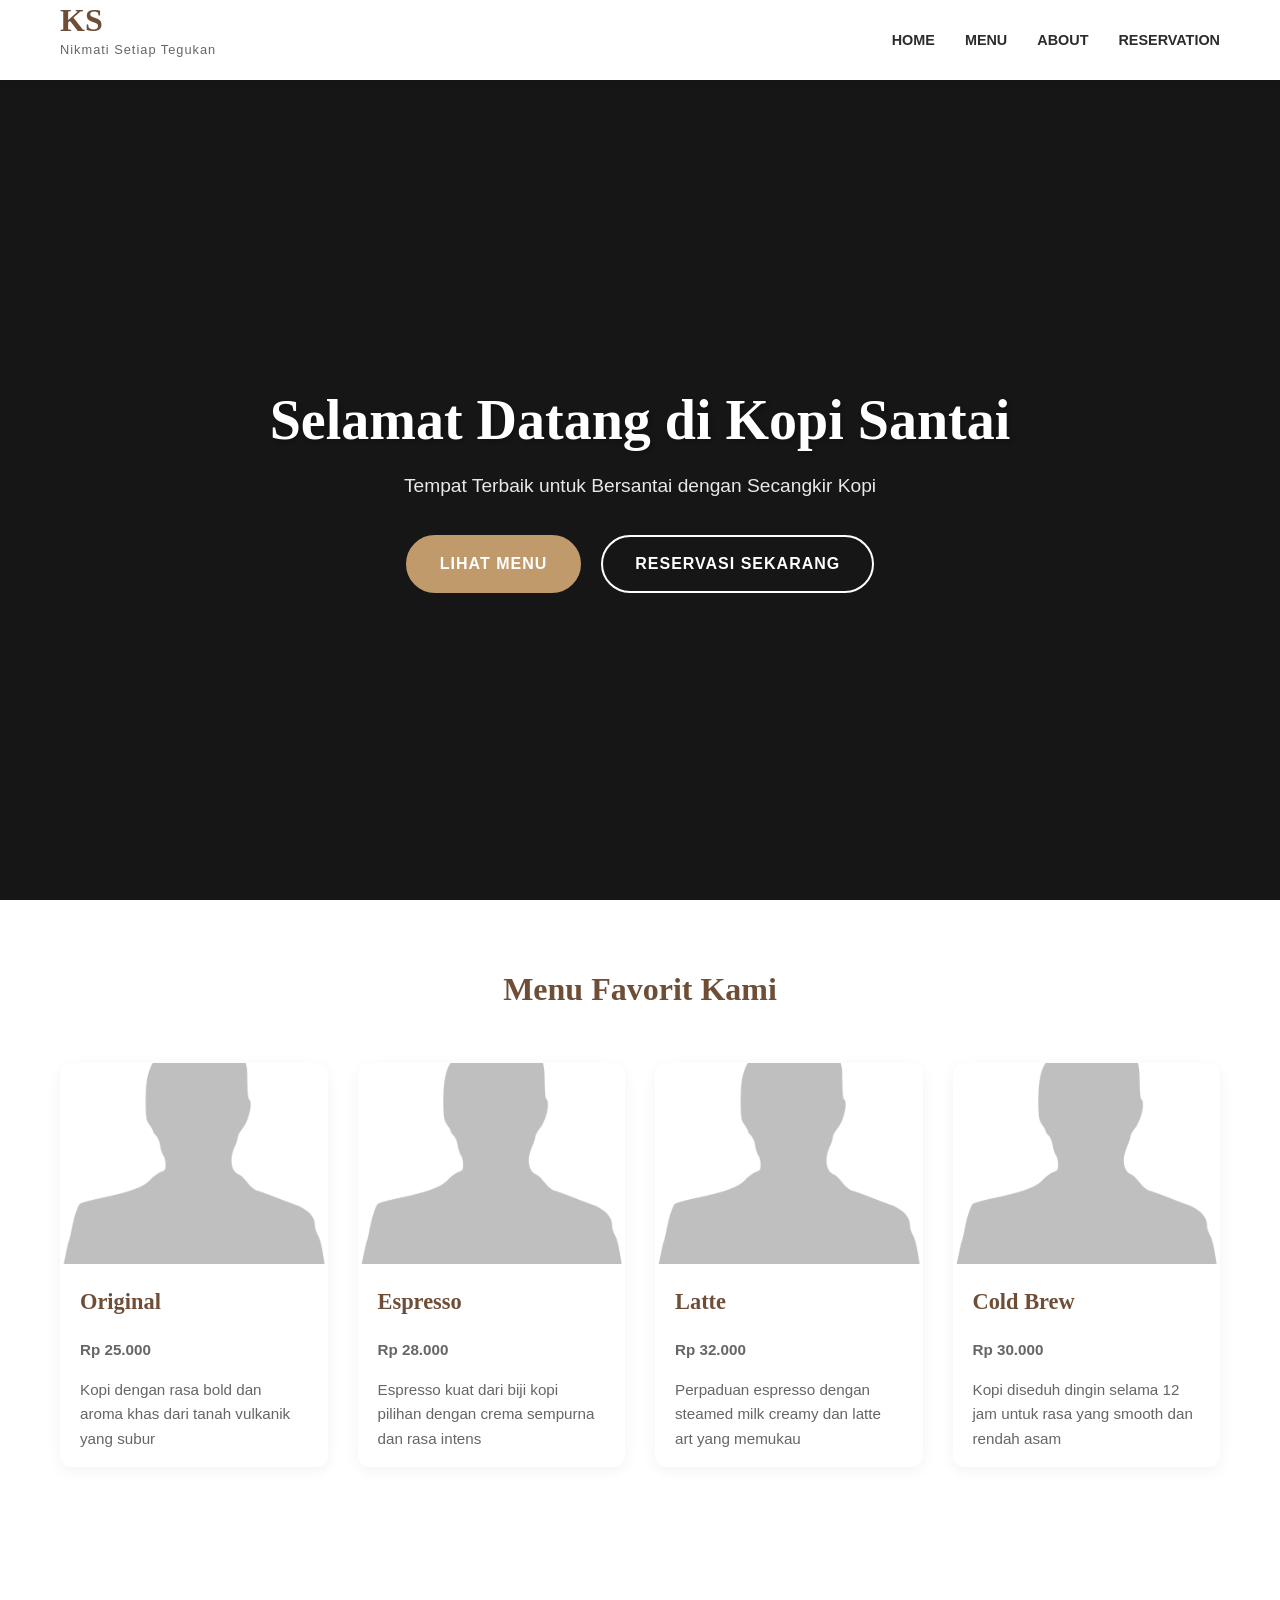
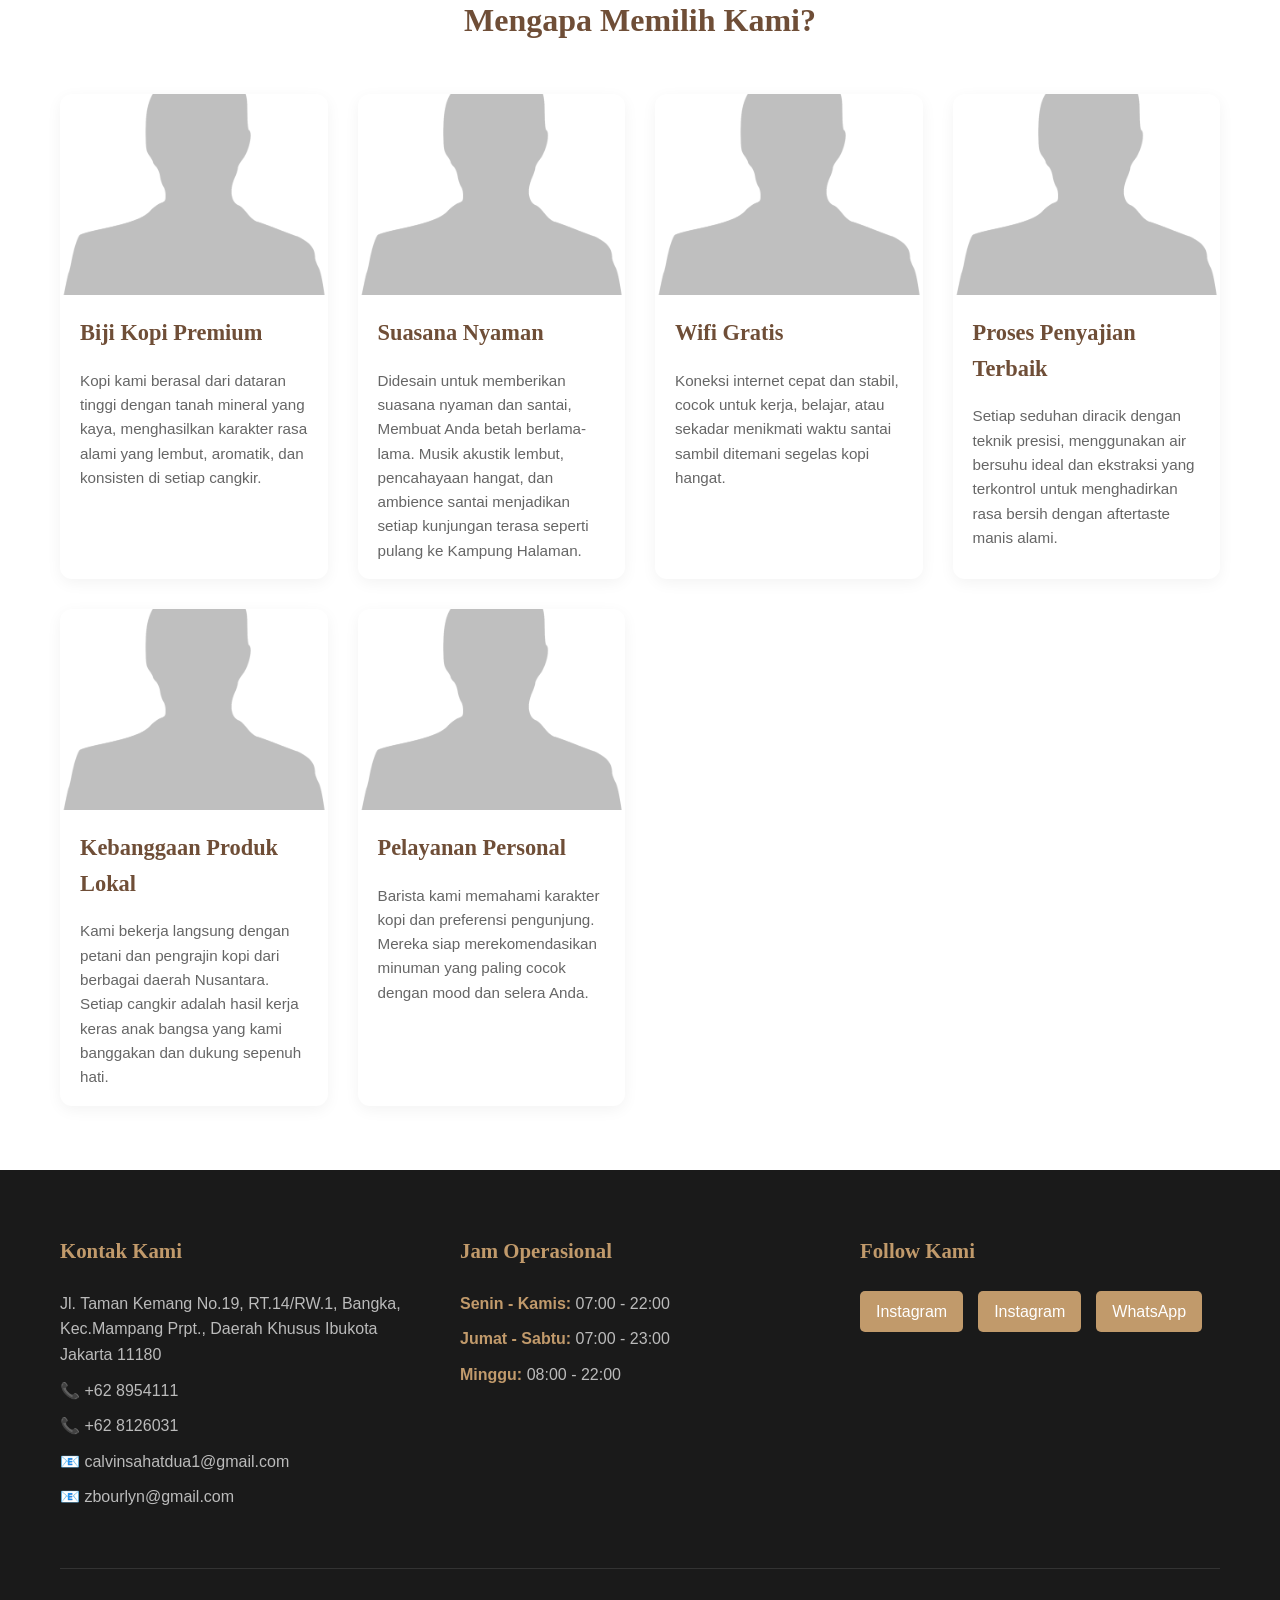
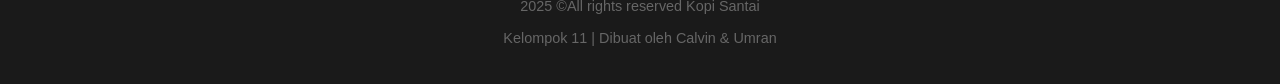
==== commit 75b16a93: "v.2 coba" ====
--- a/index.html
+++ b/index.html
@@ -25,103 +25,101 @@
     </div>
   </header>
 
-  <main>
-    <section class="hero-section">
-      <div class="hero-content container">
-        <div class="hero-text">
-          <h2>Selamat Datang di Kopi Santai</h2>
-          <p>Tempat terbaik untuk santai, ngobrol, dan kerja sambil ditemani secangkir kopi.</p>
-          <div class="hero-buttons">
-            <a href="menu.html" class="btn btn-primary">Lihat Menu</a>
-            <a href="reservation.html" class="btn btn-secondary">Reservasi</a>
-          </div>
-        </div>
-        <div class="hero-image">
-          <img src="images/icon.png" alt="Kopi Santai" />
-        </div>
+  <section class="hero-section">
+    <div class="hero-content">
+      <h2>Selamat Datang di Kopi Santai</h2>
+      <p>Tempat Terbaik untuk Bersantai dengan Secangkir Kopi</p>
+      <div class="hero-buttons">
+        <a href="menu.html" class="btn btn-primary">Lihat Menu</a>
+        <a href="reservation.html" class="btn btn-secondary">Reservasi Sekarang</a>
       </div>
-    </section>
+    </div>
+  </section>
 
-    <section class="featured-menu-section container">
+  <section class="featured-menu-section">
+    <div class="container">
       <h2>Menu Favorit Kami</h2>
       <div class="menu-grid">
         <article class="menu-card">
-          <img src="images/icon.png" alt="Original" />
+          <img src="images/icon.png" alt="Kopi Original">
           <h3>Original</h3>
-          <p class="description">Kopi dengan rasa bold dan aroma khas dari tanah vulkanik.</p>
-          <div class="price-badge">
-            <strong class="price">Rp 25.000</strong>
-            <span class="label best">Best</span>
-          </div>
+          <p class="price">Rp 25.000</p>
+          <p class="description">Kopi dengan rasa bold dan aroma khas dari tanah vulkanik yang subur</p>
         </article>
-
+        
         <article class="menu-card">
-          <img src="images/icon.png" alt="Espresso" />
+          <img src="images/icon.png" alt="Espresso">
           <h3>Espresso</h3>
-          <p class="description">Espresso kuat dari biji pilihan dengan crema sempurna.</p>
-          <div class="price-badge">
-            <strong class="price">Rp 28.000</strong>
-            <span class="label best">Best</span>
-          </div>
+          <p class="price">Rp 28.000</p>
+          <p class="description">Espresso kuat dari biji kopi pilihan dengan crema sempurna dan rasa intens</p>
         </article>
-
+        
         <article class="menu-card">
-          <img src="images/icon.png" alt="Latte" />
+          <img src="images/icon.png" alt="Latte">
           <h3>Latte</h3>
-          <p class="description">Perpaduan espresso dan steamed milk yang creamy.</p>
-          <div class="price-badge">
-            <strong class="price">Rp 32.000</strong>
-            <span class="label"></span>
-          </div>
+          <p class="price">Rp 32.000</p>
+          <p class="description">Perpaduan espresso dengan steamed milk creamy dan latte art yang memukau</p>
         </article>
-
+        
         <article class="menu-card">
-          <img src="images/icon.png" alt="Cold Brew" />
+          <img src="images/icon.png" alt="Cold Brew">
           <h3>Cold Brew</h3>
-          <p class="description">Diseduh dingin selama 12 jam untuk rasa yang smooth.</p>
-          <div class="price-badge">
-            <strong class="price">Rp 30.000</strong>
-            <span class="label new">New</span>
-          </div>
+          <p class="price">Rp 30.000</p>
+          <p class="description">Kopi diseduh dingin selama 12 jam untuk rasa yang smooth dan rendah asam</p>
         </article>
       </div>
-    </section>
+    </div>
+  </section>
 
-    <section class="why-choose-section container">
-      <h2>Mengapa Memilih Kami?</h2>
-      <div class="features-grid">
-        <article class="feature-card">
-          <img src="images/icon.png" alt="Biji Kopi Premium" />
-          <h3>Biji Kopi Premium</h3>
-          <p>Kopi kami berasal dari dataran tinggi dengan kualitas terbaik.</p>
-        </article>
+<section class="why-choose-section">
+  <div class="container">
+    <h2>Mengapa Memilih Kami?</h2>
+    <div class="features-grid">
 
-        <article class="feature-card">
-          <img src="images/icon.png" alt="Suasana Nyaman" />
-          <h3>Suasana Nyaman</h3>
-          <p>Tempat yang pas untuk kerja, ngobrol, atau bersantai bersama teman.</p>
-        </article>
+      <article class="feature-card">
+        <img src="images/icon.png" alt="Biji Kopi Premium">
+        <h3>Biji Kopi Premium</h3>
+        <p>Kopi kami berasal dari dataran tinggi dengan tanah mineral yang kaya, menghasilkan karakter rasa alami yang lembut, aromatik, dan konsisten di setiap cangkir.</p>
+      </article>
 
-        <article class="feature-card">
-          <img src="images/icon.png" alt="Wifi Gratis" />
-          <h3>Wifi Gratis</h3>
-          <p>Koneksi stabil untuk kebutuhan kerja dan belajar.</p>
-        </article>
+      <article class="feature-card">
+        <img src="images/icon.png" alt="Suasana Nyaman">
+        <h3>Suasana Nyaman</h3>
+        <p>Didesain untuk memberikan suasana nyaman dan santai, Membuat Anda betah berlama-lama. Musik akustik lembut, pencahayaan hangat, dan ambience santai menjadikan setiap kunjungan terasa seperti pulang ke Kampung Halaman.</p>
+      </article>
 
-        <article class="feature-card">
-          <img src="images/icon.png" alt="Pelayanan" />
-          <h3>Pelayanan Personal</h3>
-          <p>Barista ramah siap rekomendasi sesuai selera.</p>
-        </article>
-      </div>
-    </section>
-  </main>
+      <article class="feature-card">
+        <img src="images/icon.png" alt="Wifi Gratis">
+        <h3>Wifi Gratis</h3>
+        <p>Koneksi internet cepat dan stabil, cocok untuk kerja, belajar, atau sekadar menikmati waktu santai sambil ditemani segelas kopi hangat.</p>
+      </article>
 
+      <article class="feature-card">
+        <img src="images/icon.png" alt="Proses Penyajian">
+        <h3>Proses Penyajian Terbaik</h3>
+        <p>Setiap seduhan diracik dengan teknik presisi, menggunakan air bersuhu ideal dan ekstraksi yang terkontrol untuk menghadirkan rasa bersih dengan aftertaste manis alami.</p>
+      </article>
+
+      <article class="feature-card">
+        <img src="images/icon.png" alt="Produk Lokal">
+        <h3>Kebanggaan Produk Lokal</h3>
+        <p>Kami bekerja langsung dengan petani dan pengrajin kopi dari berbagai daerah Nusantara. Setiap cangkir adalah hasil kerja keras anak bangsa yang kami banggakan dan dukung sepenuh hati.</p>
+      </article>
+
+      <article class="feature-card">
+        <img src="images/icon.png" alt="Pelayanan Personal">
+        <h3>Pelayanan Personal</h3>
+        <p>Barista kami memahami karakter kopi dan preferensi pengunjung. Mereka siap merekomendasikan minuman yang paling cocok dengan mood dan selera Anda.</p>
+      </article>
+    </div>
+  </div>
+</section>
 
   <footer>
-    <div class="container footer-content">
-      <div class="footer-section">
-        <h3>Kontak Kami</h3>
+    <div class="container">
+      <div class="footer-content">
+        <div class="footer-section">
+          <h3>Kontak Kami</h3>
           <address>
             <p>Jl. Taman Kemang No.19, RT.14/RW.1, Bangka, Kec.Mampang Prpt., Daerah Khusus Ibukota Jakarta 11180</p>
             <p>📞 +62 8954111</p>
@@ -134,11 +132,11 @@
         <div class="footer-section">
           <h3>Jam Operasional</h3>
           <ul class="hours-list">
-            <li>Senin - Kamis: 07:00 - 22:00</li>
-            <li>Jumat - Sabtu: 07:00 - 23:00</li>
-            <li>Minggu: 08:00 - 22:00</li>
+            <li><span>Senin - Kamis:</span> 07:00 - 22:00</li>
+            <li><span>Jumat - Sabtu:</span> 07:00 - 23:00</li>
+            <li><span>Minggu:</span> 08:00 - 22:00</li>
           </ul>
-      </div>
+        </div>
         
         <div class="footer-section">
           <h3>Follow Kami</h3>
--- a/css/style.css
+++ b/css/style.css
@@ -1,3 +1,9 @@
+/* ========================================
+   KOPI SANTAI - COMPLETE STYLESHEET
+   Updated & Fixed for All Pages
+======================================== */
+
+/* ===== CSS VARIABLES ===== */
 :root {
   --primary-color: #6F4E37;
   --secondary-color: #C19A6B;
@@ -7,8 +13,11 @@
   --bg-light: #FDFBF7;
   --white: #FFFFFF;
   --danger: #e74c3c;
+  --success: #27ae60;
+  
   --font-heading: 'Playfair Display', serif;
   --font-body: 'Segoe UI', Tahoma, Geneva, Verdana, sans-serif;
+  
   --container-width: 1200px;
   --header-height: 80px;
   --border-radius: 12px;
@@ -17,13 +26,16 @@
   --shadow-hover: 0 10px 25px rgba(0,0,0,0.1);
 }
 
+/* ===== RESET & BASE ===== */
 * {
   margin: 0;
   padding: 0;
   box-sizing: border-box;
 }
 
-html { scroll-behavior: smooth; }
+html { 
+  scroll-behavior: smooth; 
+}
 
 body {
   font-family: var(--font-body);
@@ -31,6 +43,13 @@
   background-color: var(--bg-light);
   line-height: 1.6;
   font-size: 16px;
+  min-height: 100vh;
+  display: flex;
+  flex-direction: column;
+}
+
+main {
+  flex: 1;
 }
 
 .container {
@@ -39,8 +58,14 @@
   padding: 0 20px;
 }
 
-a { text-decoration: none; color: inherit; }
+a { 
+  text-decoration: none; 
+  color: inherit; 
+  transition: var(--transition);
+}
+
 ul { list-style: none; }
+
 img {
   display: block;
   width: 100%;
@@ -48,6 +73,7 @@
   object-fit: cover;
 }
 
+/* ===== TYPOGRAPHY ===== */
 h1, h2, h3, h4 {
   font-family: var(--font-heading);
   font-weight: 700;
@@ -56,9 +82,25 @@
 }
 
 h1 { font-size: 2.5rem; }
-h2 { font-size: 2rem; text-align: center; margin-bottom: 2rem; }
+h2 { 
+  font-size: 2rem; 
+  text-align: center; 
+  margin-bottom: 2rem; 
+}
 h3 { font-size: 1.5rem; }
-
+h4 { font-size: 1.2rem; }
+
+p {
+  margin-bottom: 1rem;
+  line-height: 1.7;
+}
+
+strong { 
+  color: var(--primary-color);
+  font-weight: 600;
+}
+
+/* ===== HEADER ===== */
 header {
   background-color: rgba(255, 255, 255, 0.95);
   box-shadow: 0 2px 10px rgba(0,0,0,0.05);
@@ -80,6 +122,7 @@
   font-size: 2rem;
   color: var(--primary-color);
   line-height: 1;
+  margin-bottom: 0.2rem;
 }
 
 .logo-section .tagline {
@@ -88,9 +131,11 @@
   letter-spacing: 1px;
 }
 
+/* Navigation */
 nav ul {
   display: flex;
   gap: 30px;
+  align-items: center;
 }
 
 nav a {
@@ -102,7 +147,10 @@
   transition: var(--transition);
 }
 
-nav a:hover, nav a.active { color: var(--secondary-color); }
+nav a:hover, 
+nav a.active { 
+  color: var(--secondary-color); 
+}
 
 nav a::after {
   content: '';
@@ -115,32 +163,58 @@
   transition: var(--transition);
 }
 
-nav a:hover::after, nav a.active::after { width: 100%; }
-
+nav a:hover::after, 
+nav a.active::after { 
+  width: 100%; 
+}
+
+/* ===== HERO SECTION ===== */
 .hero-section {
-  height: calc(100vh - var(--header-height));
+  min-height: calc(100vh - var(--header-height));
   background: linear-gradient(rgba(0,0,0,0.5), rgba(0,0,0,0.5)), url('../images/hero-bg.jpg');
   background-color: var(--text-dark);
   background-size: cover;
   background-position: center;
+  background-attachment: fixed;
   display: flex;
   align-items: center;
   justify-content: center;
   text-align: center;
   color: var(--white);
-  animation: fadeIn 1.5s ease-out;
+  padding: 60px 20px;
 }
 
 .hero-content {
-  max-width: 800px;
-  padding: 20px;
-}
-
+  max-width: 900px;
+  width: 100%;
+}
+
+.hero-text h2,
 .hero-content h2 {
   font-size: 3.5rem;
   color: var(--white);
   margin-bottom: 1rem;
   text-shadow: 2px 2px 4px rgba(0,0,0,0.3);
+  line-height: 1.2;
+}
+
+.hero-text p,
+.hero-content p {
+  font-size: 1.2rem;
+  margin-bottom: 2rem;
+  color: rgba(255,255,255,0.9);
+}
+
+.hero-image {
+  margin-top: 2rem;
+  max-width: 500px;
+  margin-left: auto;
+  margin-right: auto;
+}
+
+.hero-image img {
+  border-radius: var(--border-radius);
+  box-shadow: var(--shadow-hover);
 }
 
 .hero-buttons {
@@ -148,11 +222,13 @@
   display: flex;
   justify-content: center;
   gap: 20px;
-}
-
+  flex-wrap: wrap;
+}
+
+/* ===== BUTTONS ===== */
 .btn {
   display: inline-block;
-  padding: 12px 30px;
+  padding: 14px 32px;
   border-radius: 50px;
   font-weight: 600;
   text-transform: uppercase;
@@ -160,16 +236,20 @@
   transition: var(--transition);
   cursor: pointer;
   border: 2px solid transparent;
+  text-align: center;
 }
 
 .btn-primary {
   background-color: var(--secondary-color);
   color: var(--white);
+  border-color: var(--secondary-color);
 }
 
 .btn-primary:hover {
   background-color: var(--primary-color);
+  border-color: var(--primary-color);
   transform: translateY(-3px);
+  box-shadow: var(--shadow-hover);
 }
 
 .btn-secondary {
@@ -184,52 +264,198 @@
   transform: translateY(-3px);
 }
 
-.menu-layout { padding: 4rem 0; }
-.menu-container { display: flex; gap: 40px; }
+/* ===== SECTIONS ===== */
+section {
+  padding: 4rem 0;
+}
+
+section h2 {
+  margin-bottom: 3rem;
+}
+
+/* ===== FEATURED MENU (Homepage) ===== */
+.featured-menu-section,
+.why-choose-section {
+  background-color: var(--white);
+}
+
+.menu-grid,
+.features-grid {
+  display: grid;
+  grid-template-columns: repeat(auto-fit, minmax(250px, 1fr));
+  gap: 30px;
+  margin-top: 2rem;
+}
+
+.menu-card,
+.feature-card {
+  background: var(--white);
+  border-radius: var(--border-radius);
+  overflow: hidden;
+  box-shadow: var(--shadow);
+  transition: var(--transition);
+  display: flex;
+  flex-direction: column;
+}
+
+.menu-card:hover,
+.feature-card:hover {
+  transform: translateY(-10px);
+  box-shadow: var(--shadow-hover);
+}
+
+.menu-card img,
+.feature-card img {
+  width: 100%;
+  aspect-ratio: 4/3;
+  object-fit: cover;
+  transition: transform 0.5s ease;
+}
+
+.menu-card:hover img,
+.feature-card:hover img {
+  transform: scale(1.1);
+}
+
+.menu-card h3,
+.feature-card h3 {
+  padding: 20px 20px 10px;
+  margin-bottom: 0.5rem;
+  font-size: 1.4rem;
+}
+
+.menu-card .description,
+.menu-card p,
+.feature-card p {
+  padding: 0 20px;
+  color: var(--text-light);
+  font-size: 0.95rem;
+  line-height: 1.6;
+  flex-grow: 1;
+}
+
+.price-badge {
+  display: flex;
+  justify-content: space-between;
+  align-items: center;
+  padding: 15px 20px 20px;
+}
+
+.price {
+  font-size: 1.3rem;
+  color: var(--primary-color);
+  font-weight: 700;
+}
+
+/* ===== MENU PAGE LAYOUT ===== */
+.menu-layout {
+  padding: 3rem 0;
+}
+
+.menu-container {
+  display: flex;
+  gap: 40px;
+  align-items: flex-start;
+}
+
 .filter-sidebar {
   flex: 0 0 250px;
   position: sticky;
   top: 100px;
   height: fit-content;
-}
-.category-nav { display: flex; flex-direction: column; gap: 10px; }
+  background: var(--white);
+  padding: 20px;
+  border-radius: var(--border-radius);
+  box-shadow: var(--shadow);
+}
+
+.filter-sidebar h3 {
+  margin-bottom: 1.5rem;
+  font-size: 1.3rem;
+  color: var(--primary-color);
+}
+
+.category-nav {
+  display: flex;
+  flex-direction: column;
+  gap: 10px;
+}
+
+/* Hide radio buttons */
+.category-nav input[type="radio"] {
+  display: none;
+}
+
+/* Style labels as buttons */
 .category-btn {
+  display: block;
   padding: 12px 20px;
   text-align: left;
-  background: white;
-  border: 1px solid #eee;
+  background: var(--bg-light);
+  border: 2px solid transparent;
   border-radius: 8px;
   cursor: pointer;
   transition: var(--transition);
   font-family: var(--font-body);
-}
-.category-btn:hover, .category-btn.active {
+  font-size: 0.95rem;
+  font-weight: 500;
+  color: var(--text-dark);
+}
+
+.category-btn:hover {
+  background-color: var(--secondary-color);
+  color: white;
+  transform: translateX(5px);
+}
+
+/* Active state when radio is checked */
+.category-nav input[type="radio"]:checked + .category-btn {
   background-color: var(--primary-color);
   color: white;
   border-color: var(--primary-color);
-}
-
-.menu-content { flex: 1; }
+  transform: translateX(5px);
+}
+
+/* PURE CSS FILTER - Show all by default */
+.menu-card {
+  display: flex;
+}
+
+/* Hide specific categories based on radio selection */
+#coffee:checked ~ .menu-content .menu-card:not(.coffee) {
+  display: none;
+}
+
+#non-coffee:checked ~ .menu-content .menu-card:not(.non-coffee) {
+  display: none;
+}
+
+#food:checked ~ .menu-content .menu-card:not(.food) {
+  display: none;
+}
+
+#snacks:checked ~ .menu-content .menu-card:not(.snacks) {
+  display: none;
+}
+
+/* Show all when 'all' is checked (default) */
+#all:checked ~ .menu-content .menu-card {
+  display: flex;
+}
+
+.menu-content {
+  flex: 1;
+}
+
+.menu-content > h2 {
+  text-align: left;
+  margin-bottom: 2rem;
+}
 
 .menu-items-grid {
   display: grid;
-  grid-template-columns: repeat(auto-fill, minmax(250px, 1fr));
+  grid-template-columns: repeat(auto-fill, minmax(280px, 1fr));
   gap: 30px;
-}
-
-.menu-card {
-  background: var(--white);
-  border-radius: var(--border-radius);
-  overflow: hidden;
-  box-shadow: var(--shadow);
-  transition: var(--transition);
-  display: flex;
-  flex-direction: column;
-}
-
-.menu-card:hover {
-  transform: translateY(-10px);
-  box-shadow: var(--shadow-hover);
 }
 
 .menu-card figure {
@@ -237,58 +463,418 @@
   aspect-ratio: 4/3;
   overflow: hidden;
   position: relative;
-}
-
-.menu-card img {
+  margin: 0;
+}
+
+.menu-card figcaption {
+  position: absolute;
+  bottom: 0;
+  left: 0;
+  right: 0;
+  background: linear-gradient(to top, rgba(0,0,0,0.8), transparent);
+  color: white;
+  padding: 15px;
+  font-weight: 600;
+  font-size: 1.1rem;
+}
+
+.menu-info {
+  padding: 20px;
+  display: flex;
+  flex-direction: column;
+  justify-content: space-between;
+  flex-grow: 1;
+}
+
+.menu-info .desc {
+  font-size: 0.9rem;
+  color: var(--text-light);
+  margin-bottom: 15px;
+  flex-grow: 1;
+}
+
+/* Labels */
+.menu-label {
+  position: absolute;
+  top: 15px;
+  right: 15px;
+  z-index: 10;
+}
+
+.label {
+  padding: 6px 14px;
+  border-radius: 20px;
+  font-size: 0.75rem;
+  font-weight: bold;
+  color: white;
+  text-transform: uppercase;
+  letter-spacing: 0.5px;
+}
+
+.label.best {
+  background-color: var(--accent-color);
+}
+
+.label.new {
+  background-color: var(--success);
+}
+
+/* ===== ABOUT PAGE ===== */
+.story-section,
+.values-section,
+.location-section {
+  padding: 4rem 0;
+}
+
+.story-section {
+  background-color: var(--white);
+}
+
+.story-content {
+  display: flex;
+  gap: 50px;
+  align-items: flex-start;
+  margin-top: 2rem;
+}
+
+.story-image {
+  flex: 0 0 45%;
+}
+
+.story-image img {
+  border-radius: var(--border-radius);
+  box-shadow: var(--shadow);
+}
+
+.story-image figcaption {
+  text-align: center;
+  margin-top: 1rem;
+  color: var(--text-light);
+  font-style: italic;
+}
+
+.story-text {
+  flex: 1;
+  text-align: justify;
+}
+
+.story-text p {
+  margin-bottom: 1.5rem;
+}
+
+blockquote {
+  margin: 2rem 0;
+  padding: 20px 30px;
+  background: var(--bg-light);
+  border-left: 4px solid var(--secondary-color);
+  font-style: italic;
+  font-size: 1.1rem;
+  color: var(--primary-color);
+  border-radius: 0 var(--border-radius) var(--border-radius) 0;
+}
+
+/* Values Section */
+.values-section {
+  background-color: var(--bg-light);
+}
+
+.values-list {
+  display: grid;
+  grid-template-columns: repeat(auto-fit, minmax(300px, 1fr));
+  gap: 30px;
+  margin-top: 2rem;
+}
+
+.values-list li {
+  background: var(--white);
+  padding: 25px;
+  border-radius: var(--border-radius);
+  box-shadow: var(--shadow);
+  transition: var(--transition);
+}
+
+.values-list li:hover {
+  transform: translateY(-5px);
+  box-shadow: var(--shadow-hover);
+}
+
+.values-list strong {
+  display: block;
+  font-size: 1.2rem;
+  margin-bottom: 0.5rem;
+  color: var(--primary-color);
+}
+
+.values-list p {
+  margin: 0;
+  color: var(--text-light);
+  line-height: 1.6;
+}
+
+/* ===== GALLERY ===== */
+.gallery-section {
+  padding: 4rem 0;
+  background-color: var(--white);
+}
+
+.gallery-grid {
+  display: grid;
+  grid-template-columns: repeat(auto-fit, minmax(300px, 1fr));
+  gap: 25px;
+  margin-top: 2rem;
+}
+
+.gallery-item {
+  position: relative;
+  overflow: hidden;
+  border-radius: var(--border-radius);
+  aspect-ratio: 4/3;
+  box-shadow: var(--shadow);
+  transition: var(--transition);
+}
+
+.gallery-item:hover {
+  transform: translateY(-5px);
+  box-shadow: var(--shadow-hover);
+}
+
+.gallery-item img {
   width: 100%;
   height: 100%;
   object-fit: cover;
   transition: transform 0.5s ease;
 }
 
-.menu-card:hover img { transform: scale(1.1); }
-
-.menu-info {
-  padding: 20px;
-  display: flex;
-  flex-direction: column;
-  justify-content: space-between;
-  flex-grow: 1;
-}
-
-.menu-info p { font-size: 0.9rem; color: var(--text-light); margin-bottom: 15px; }
-.price { font-size: 1.2rem; color: var(--primary-color); font-weight: 700; }
-
-.menu-label { position: absolute; top: 15px; right: 15px; }
-.label { padding: 5px 12px; border-radius: 20px; font-size: 0.75rem; font-weight: bold; color: white; }
-.label.best { background-color: var(--accent-color); }
-.label.new { background-color: #27ae60; }
-
-.two-column-layout { display: flex; gap: 50px; }
-.form-column { flex: 2; }
-.info-column { flex: 1; }
-
+.gallery-item:hover img {
+  transform: scale(1.1);
+}
+
+.gallery-item figcaption {
+  position: absolute;
+  bottom: 0;
+  left: 0;
+  right: 0;
+  background: rgba(0,0,0,0.75);
+  color: white;
+  padding: 15px;
+  text-align: center;
+  font-size: 0.95rem;
+  transform: translateY(100%);
+  transition: var(--transition);
+}
+
+.gallery-item:hover figcaption {
+  transform: translateY(0);
+}
+
+/* ===== LOCATION SECTION ===== */
+.location-section {
+  background-color: var(--bg-light);
+}
+
+.location-content {
+  display: grid;
+  grid-template-columns: 1fr 1fr;
+  gap: 40px;
+  margin-top: 2rem;
+}
+
+.address-info {
+  background: var(--white);
+  padding: 30px;
+  border-radius: var(--border-radius);
+  box-shadow: var(--shadow);
+}
+
+.address-info address {
+  font-style: normal;
+  margin-bottom: 2rem;
+}
+
+.address-info address p {
+  margin-bottom: 0.5rem;
+  color: var(--text-dark);
+}
+
+.operating-hours h3 {
+  margin-bottom: 1rem;
+  color: var(--primary-color);
+}
+
+.hours-table {
+  width: 100%;
+  border-collapse: collapse;
+  margin-top: 1rem;
+}
+
+.hours-table th,
+.hours-table td {
+  padding: 12px;
+  text-align: left;
+  border-bottom: 1px solid #eee;
+}
+
+.hours-table th {
+  background-color: var(--primary-color);
+  color: white;
+  font-weight: 600;
+}
+
+.hours-table tr:hover {
+  background-color: var(--bg-light);
+}
+
+.map-container {
+  border-radius: var(--border-radius);
+  overflow: hidden;
+  box-shadow: var(--shadow);
+  height: 100%;
+  min-height: 400px;
+}
+
+.map-container iframe {
+  width: 100%;
+  height: 100%;
+  min-height: 400px;
+}
+
+/* ===== RESERVATION PAGE ===== */
+.reservation-info {
+  background-color: var(--white);
+  padding: 3rem 0;
+  text-align: center;
+}
+
+.reservation-info h2 {
+  margin-bottom: 1rem;
+}
+
+.reservation-info > p {
+  max-width: 700px;
+  margin: 0 auto 2rem;
+  font-size: 1.1rem;
+  color: var(--text-light);
+}
+
+.reservation-info h3 {
+  margin: 2rem 0 1rem;
+  text-align: center;
+}
+
+.reservation-info ul {
+  max-width: 600px;
+  margin: 0 auto;
+  text-align: left;
+  list-style: disc;
+  padding-left: 20px;
+}
+
+.reservation-info ul li {
+  margin-bottom: 0.8rem;
+  color: var(--text-dark);
+  line-height: 1.6;
+}
+
+.two-column-layout {
+  display: flex;
+  gap: 50px;
+  padding: 3rem 0;
+  align-items: flex-start;
+}
+
+.form-column {
+  flex: 2;
+  background: var(--white);
+  padding: 30px;
+  border-radius: var(--border-radius);
+  box-shadow: var(--shadow);
+}
+
+.info-column {
+  flex: 1;
+  background: var(--bg-light);
+  padding: 30px;
+  border-radius: var(--border-radius);
+  box-shadow: var(--shadow);
+  position: sticky;
+  top: 100px;
+}
+
+.info-column h3,
+.info-column h4 {
+  color: var(--primary-color);
+  margin-bottom: 1rem;
+}
+
+.info-column p {
+  margin-bottom: 1rem;
+  color: var(--text-dark);
+}
+
+.info-column ul {
+  margin: 1rem 0;
+  padding-left: 0;
+}
+
+.info-column ul li {
+  margin-bottom: 0.5rem;
+  color: var(--text-dark);
+}
+
+/* ===== FORMS ===== */
 fieldset {
-  border: 1px solid #ddd;
+  border: 2px solid #eee;
   border-radius: var(--border-radius);
-  padding: 20px;
-  margin-bottom: 20px;
-  background: var(--white);
-}
-
-input, select, textarea {
+  padding: 25px;
+  margin-bottom: 25px;
+  background: var(--bg-light);
+}
+
+legend {
+  font-weight: 600;
+  color: var(--primary-color);
+  padding: 0 15px;
+  font-size: 1.1rem;
+}
+
+label {
+  display: block;
+  margin-bottom: 15px;
+  font-weight: 500;
+  color: var(--text-dark);
+}
+
+input,
+select,
+textarea {
   width: 100%;
-  padding: 12px;
-  border: 1px solid #ddd;
-  border-radius: 6px;
+  padding: 12px 15px;
+  border: 2px solid #ddd;
+  border-radius: 8px;
   font-family: var(--font-body);
-  transition: var(--transition);
-}
-
-input:focus, select:focus, textarea:focus {
+  font-size: 1rem;
+  transition: var(--transition);
+  margin-top: 5px;
+  background-color: var(--white);
+}
+
+input:focus,
+select:focus,
+textarea:focus {
   outline: none;
   border-color: var(--secondary-color);
   box-shadow: 0 0 0 3px rgba(193, 154, 107, 0.2);
+}
+
+input[type="checkbox"] {
+  width: auto;
+  margin-right: 8px;
+  vertical-align: middle;
+}
+
+textarea {
+  resize: vertical;
+  min-height: 100px;
 }
 
 button[type="submit"] {
@@ -297,64 +883,28 @@
   background-color: var(--primary-color);
   color: white;
   border: none;
-  border-radius: 6px;
+  border-radius: 50px;
   font-size: 1rem;
   font-weight: bold;
   cursor: pointer;
   transition: var(--transition);
-}
-
-button[type="submit"]:hover { background-color: var(--text-dark); }
-
-.story-content {
-  display: flex;
-  gap: 40px;
-  align-items: center;
-}
-
-.story-image, .story-text { flex: 1; text-align: justify; }
-
-.gallery-grid {
-  display: grid;
-  grid-template-columns: repeat(auto-fit, minmax(300px, 1fr));
-  gap: 20px;
-}
-
-.gallery-item {
-  position: relative;
-  overflow: hidden;
-  border-radius: var(--border-radius);
-  aspect-ratio: 4/3;
-}
-
-.gallery-item img {
-  width: 100%;
-  height: 100%;
-  object-fit: cover;
-  transition: transform 0.5s ease;
-}
-
-.gallery-item:hover img { transform: scale(1.1); }
-
-.gallery-item figcaption {
-  position: absolute;
-  bottom: 0;
-  left: 0;
-  right: 0;
-  background: rgba(0,0,0,0.7);
-  color: white;
-  padding: 10px;
-  text-align: center;
-  transform: translateY(100%);
-  transition: var(--transition);
-}
-
-.gallery-item:hover figcaption { transform: translateY(0); }
-
+  text-transform: uppercase;
+  letter-spacing: 1px;
+  margin-top: 10px;
+}
+
+button[type="submit"]:hover {
+  background-color: var(--text-dark);
+  transform: translateY(-2px);
+  box-shadow: var(--shadow-hover);
+}
+
+/* ===== FOOTER ===== */
 footer {
   background-color: #1a1a1a;
   color: #eee;
-  padding-top: 4rem;
+  padding: 4rem 0 0;
+  margin-top: auto;
 }
 
 .footer-content {
@@ -366,23 +916,119 @@
   border-bottom: 1px solid #333;
 }
 
-.footer-section h3 { color: var(--secondary-color); margin-bottom: 1.5rem; }
-.hours-list li, address p { margin-bottom: 10px; color: #bbb; }
-/* Ikon Social Media & Button */
-.social-links a img, .icon {
-  width: 30px;   /* Sesuaikan dengan ukuran desain */
-  height: 30px;
-  object-fit: contain; /* Supaya tidak gepeng */
-  display: inline-block;
-  vertical-align: middle;
-  transition: transform 0.3s ease;
-}
-
-.social-links a img:hover, .icon:hover {
-  transform: scale(1.1); /* Sedikit efek hover */
-}
-.copyright { text-align: center; padding: 20px 0; color: #666; font-size: 0.9rem; }
-
-@keyframes fadeIn { from { opacity: 0; transform: translateY(20px); } to { opacity: 1; transform: translateY(0); } }
-
-.menu-card, .gallery-item { animation: fadeIn 1s ease-out forwards; }
+.footer-section {
+  flex: 1;
+  min-width: 250px;
+}
+
+.footer-section h3 {
+  color: var(--secondary-color);
+  margin-bottom: 1.5rem;
+  font-size: 1.3rem;
+}
+
+.footer-section address {
+  font-style: normal;
+}
+
+.footer-section address p,
+.hours-list li {
+  margin-bottom: 10px;
+  color: #bbb;
+  line-height: 1.6;
+}
+
+.hours-list span {
+  font-weight: 600;
+  color: var(--secondary-color);
+}
+
+.social-links {
+  display: flex;
+  gap: 15px;
+  flex-wrap: wrap;
+}
+
+.social-links a {
+  padding: 8px 16px;
+  background-color: var(--secondary-color);
+  color: white;
+  border-radius: 5px;
+  font-weight: 500;
+  transition: var(--transition);
+}
+
+.social-links a:hover {
+  background-color: var(--primary-color);
+  transform: translateY(-2px);
+}
+
+.copyright {
+  text-align: center;
+  padding: 25px 0;
+  color: #666;
+  font-size: 0.9rem;
+}
+
+.copyright p {
+  margin-bottom: 0.5rem;
+}
+
+/* ===== ANIMATIONS ===== */
+@keyframes fadeIn {
+  from {
+    opacity: 0;
+    transform: translateY(20px);
+  }
+  to {
+    opacity: 1;
+    transform: translateY(0);
+  }
+}
+
+.menu-card,
+.gallery-item,
+.feature-card,
+.values-list li {
+  animation: fadeIn 0.6s ease-out forwards;
+}
+
+/* ===== UTILITIES ===== */
+.text-center {
+  text-align: center;
+}
+
+.mt-1 { margin-top: 1rem; }
+.mt-2 { margin-top: 2rem; }
+.mb-1 { margin-bottom: 1rem; }
+.mb-2 { margin-bottom: 2rem; }
+
+/* ===== ACCESSIBILITY ===== */
+:focus-visible {
+  outline: 3px solid var(--secondary-color);
+  outline-offset: 2px;
+}
+
+/* ===== PRINT STYLES ===== */
+@media print {
+  header,
+  footer,
+  .hero-section,
+  .gallery-section,
+  nav,
+  .btn {
+    display: none;
+  }
+
+  body {
+    background: white;
+    color: black;
+  }
+
+  .menu-card,
+  .values-list li {
+    break-inside: avoid;
+    box-shadow: none;
+    border: 1px solid #ddd;
+  }
+}
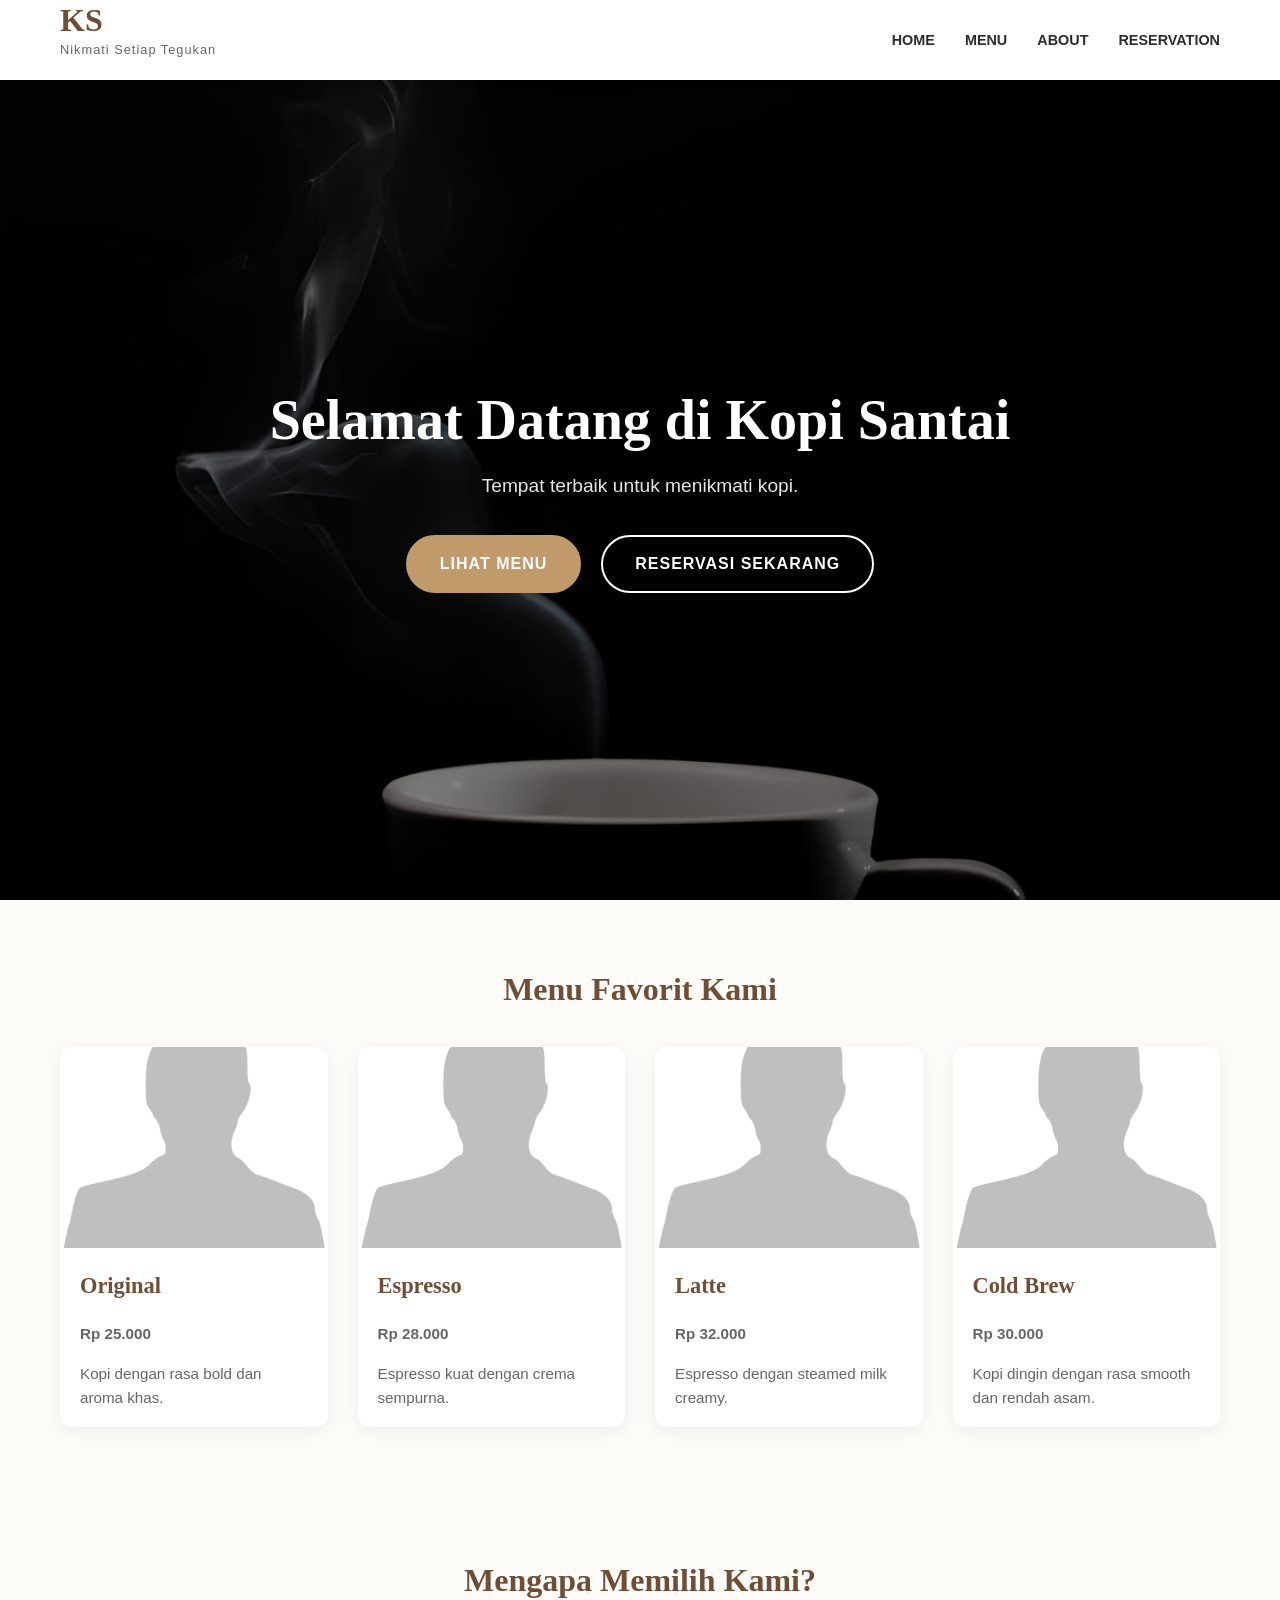
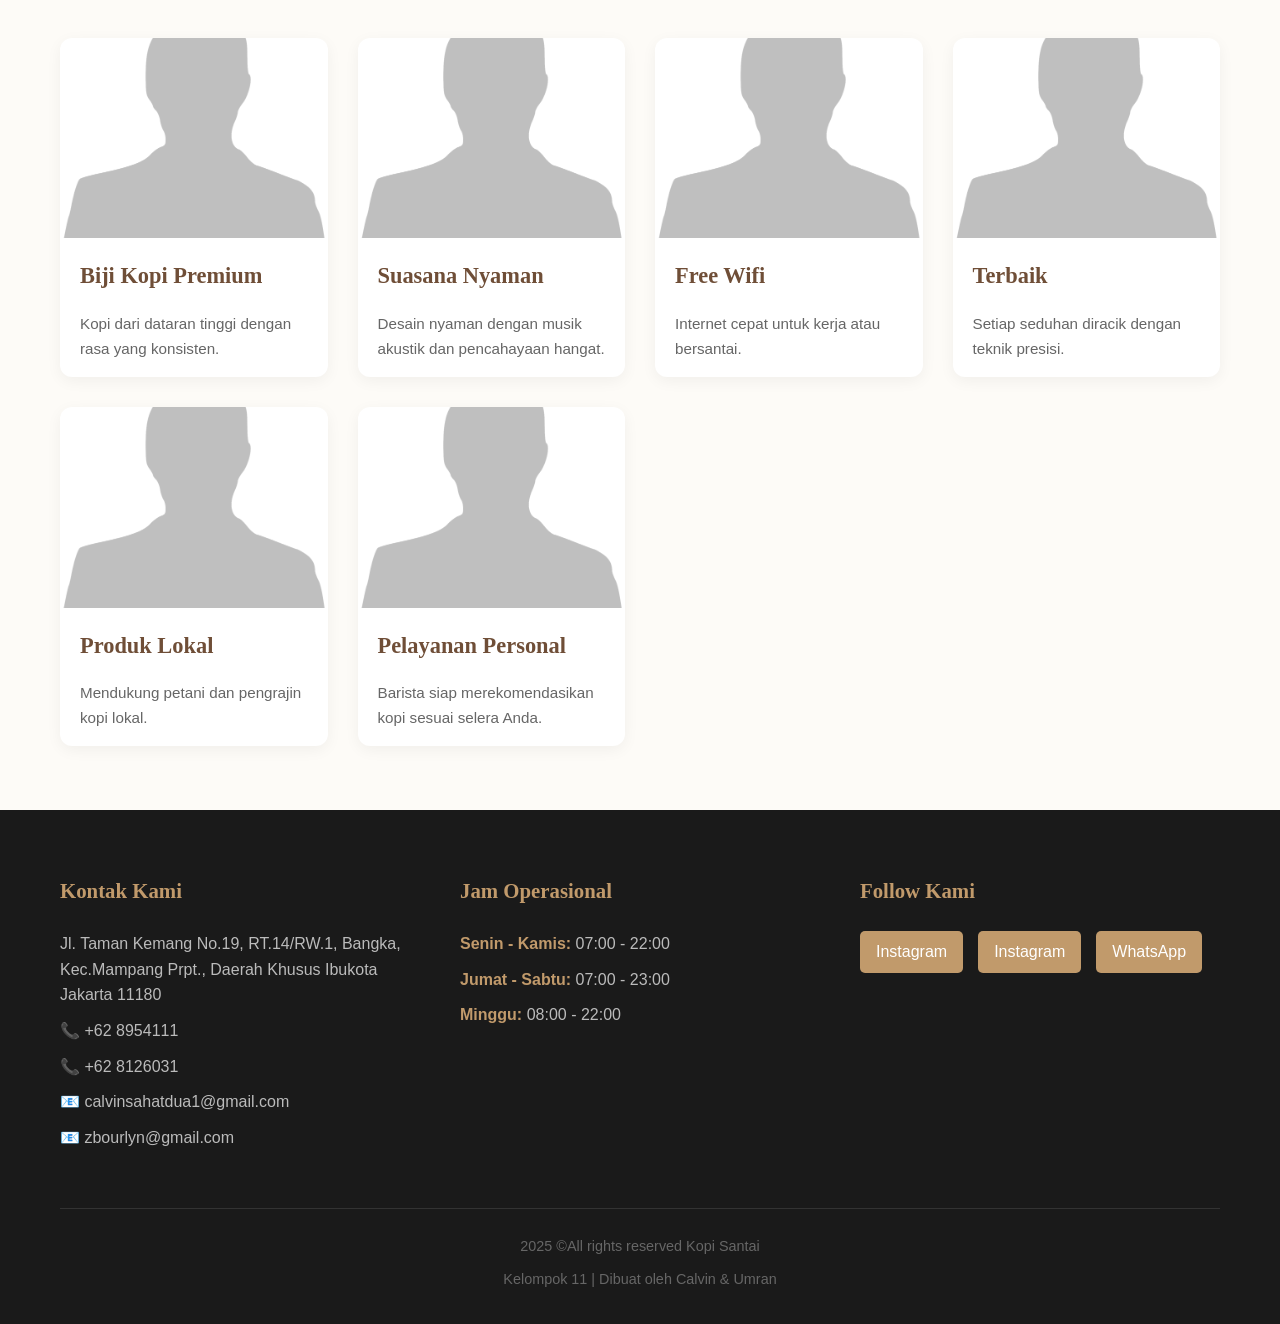
==== commit 22d3bb55: "v.4" ====
--- a/index.html
+++ b/index.html
@@ -25,91 +25,90 @@
     </div>
   </header>
 
-  <section class="hero-section">
-    <div class="hero-content">
-      <h2>Selamat Datang di Kopi Santai</h2>
-      <p>Tempat Terbaik untuk Bersantai dengan Secangkir Kopi</p>
-      <div class="hero-buttons">
-        <a href="menu.html" class="btn btn-primary">Lihat Menu</a>
-        <a href="reservation.html" class="btn btn-secondary">Reservasi Sekarang</a>
-      </div>
+<section class="hero-section">
+  <div class="hero-content">
+    <h2>Selamat Datang di Kopi Santai</h2>
+    <p>Tempat terbaik untuk menikmati kopi.</p>
+    <div class="hero-buttons">
+      <a href="menu.html" class="btn btn-primary">Lihat Menu</a>
+      <a href="reservation.html" class="btn btn-secondary">Reservasi Sekarang</a>
     </div>
-  </section>
+  </div>
+</section>
 
-  <section class="featured-menu-section">
-    <div class="container">
-      <h2>Menu Favorit Kami</h2>
-      <div class="menu-grid">
-        <article class="menu-card">
-          <img src="images/icon.png" alt="Kopi Original">
-          <h3>Original</h3>
-          <p class="price">Rp 25.000</p>
-          <p class="description">Kopi dengan rasa bold dan aroma khas dari tanah vulkanik yang subur</p>
-        </article>
-        
-        <article class="menu-card">
-          <img src="images/icon.png" alt="Espresso">
-          <h3>Espresso</h3>
-          <p class="price">Rp 28.000</p>
-          <p class="description">Espresso kuat dari biji kopi pilihan dengan crema sempurna dan rasa intens</p>
-        </article>
-        
-        <article class="menu-card">
-          <img src="images/icon.png" alt="Latte">
-          <h3>Latte</h3>
-          <p class="price">Rp 32.000</p>
-          <p class="description">Perpaduan espresso dengan steamed milk creamy dan latte art yang memukau</p>
-        </article>
-        
-        <article class="menu-card">
-          <img src="images/icon.png" alt="Cold Brew">
-          <h3>Cold Brew</h3>
-          <p class="price">Rp 30.000</p>
-          <p class="description">Kopi diseduh dingin selama 12 jam untuk rasa yang smooth dan rendah asam</p>
-        </article>
-      </div>
+<section class="featured-menu-section">
+  <div class="container">
+    <h2>Menu Favorit Kami</h2>
+    <div class="menu-grid">
+      <article class="menu-card">
+        <img src="images/icon.png" alt="Kopi Original">
+        <h3>Original</h3>
+        <p class="price">Rp 25.000</p>
+        <p class="description">Kopi dengan rasa bold dan aroma khas.</p>
+      </article>
+
+      <article class="menu-card">
+        <img src="images/icon.png" alt="Espresso">
+        <h3>Espresso</h3>
+        <p class="price">Rp 28.000</p>
+        <p class="description">Espresso kuat dengan crema sempurna.</p>
+      </article>
+
+      <article class="menu-card">
+        <img src="images/icon.png" alt="Latte">
+        <h3>Latte</h3>
+        <p class="price">Rp 32.000</p>
+        <p class="description">Espresso dengan steamed milk creamy.</p>
+      </article>
+
+      <article class="menu-card">
+        <img src="images/icon.png" alt="Cold Brew">
+        <h3>Cold Brew</h3>
+        <p class="price">Rp 30.000</p>
+        <p class="description">Kopi dingin dengan rasa smooth dan rendah asam.</p>
+      </article>
     </div>
-  </section>
+  </div>
+</section>
 
 <section class="why-choose-section">
   <div class="container">
     <h2>Mengapa Memilih Kami?</h2>
     <div class="features-grid">
-
       <article class="feature-card">
         <img src="images/icon.png" alt="Biji Kopi Premium">
         <h3>Biji Kopi Premium</h3>
-        <p>Kopi kami berasal dari dataran tinggi dengan tanah mineral yang kaya, menghasilkan karakter rasa alami yang lembut, aromatik, dan konsisten di setiap cangkir.</p>
+        <p>Kopi dari dataran tinggi dengan rasa yang konsisten.</p>
       </article>
 
       <article class="feature-card">
         <img src="images/icon.png" alt="Suasana Nyaman">
         <h3>Suasana Nyaman</h3>
-        <p>Didesain untuk memberikan suasana nyaman dan santai, Membuat Anda betah berlama-lama. Musik akustik lembut, pencahayaan hangat, dan ambience santai menjadikan setiap kunjungan terasa seperti pulang ke Kampung Halaman.</p>
+        <p>Desain nyaman dengan musik akustik dan pencahayaan hangat.</p>
       </article>
 
       <article class="feature-card">
         <img src="images/icon.png" alt="Wifi Gratis">
-        <h3>Wifi Gratis</h3>
-        <p>Koneksi internet cepat dan stabil, cocok untuk kerja, belajar, atau sekadar menikmati waktu santai sambil ditemani segelas kopi hangat.</p>
+        <h3>Free Wifi</h3>
+        <p>Internet cepat untuk kerja atau bersantai.</p>
       </article>
 
       <article class="feature-card">
         <img src="images/icon.png" alt="Proses Penyajian">
-        <h3>Proses Penyajian Terbaik</h3>
-        <p>Setiap seduhan diracik dengan teknik presisi, menggunakan air bersuhu ideal dan ekstraksi yang terkontrol untuk menghadirkan rasa bersih dengan aftertaste manis alami.</p>
+        <h3>Terbaik</h3>
+        <p>Setiap seduhan diracik dengan teknik presisi.</p>
       </article>
 
       <article class="feature-card">
         <img src="images/icon.png" alt="Produk Lokal">
-        <h3>Kebanggaan Produk Lokal</h3>
-        <p>Kami bekerja langsung dengan petani dan pengrajin kopi dari berbagai daerah Nusantara. Setiap cangkir adalah hasil kerja keras anak bangsa yang kami banggakan dan dukung sepenuh hati.</p>
+        <h3>Produk Lokal</h3>
+        <p>Mendukung petani dan pengrajin kopi lokal.</p>
       </article>
 
       <article class="feature-card">
         <img src="images/icon.png" alt="Pelayanan Personal">
         <h3>Pelayanan Personal</h3>
-        <p>Barista kami memahami karakter kopi dan preferensi pengunjung. Mereka siap merekomendasikan minuman yang paling cocok dengan mood dan selera Anda.</p>
+        <p>Barista siap merekomendasikan kopi sesuai selera Anda.</p>
       </article>
     </div>
   </div>
--- a/css/style.css
+++ b/css/style.css
@@ -1,6 +1,6 @@
 /* ========================================
-   KOPI SANTAI - COMPLETE STYLESHEET
-   Updated & Fixed for All Pages
+   KOPI SANTAI - STYLE.CSS (Non-Responsive)
+   Hanya berisi: reset, utility, komponen, layout dasar
 ======================================== */
 
 /* ===== CSS VARIABLES ===== */
@@ -168,63 +168,6 @@
   width: 100%; 
 }
 
-/* ===== HERO SECTION ===== */
-.hero-section {
-  min-height: calc(100vh - var(--header-height));
-  background: linear-gradient(rgba(0,0,0,0.5), rgba(0,0,0,0.5)), url('../images/hero-bg.jpg');
-  background-color: var(--text-dark);
-  background-size: cover;
-  background-position: center;
-  background-attachment: fixed;
-  display: flex;
-  align-items: center;
-  justify-content: center;
-  text-align: center;
-  color: var(--white);
-  padding: 60px 20px;
-}
-
-.hero-content {
-  max-width: 900px;
-  width: 100%;
-}
-
-.hero-text h2,
-.hero-content h2 {
-  font-size: 3.5rem;
-  color: var(--white);
-  margin-bottom: 1rem;
-  text-shadow: 2px 2px 4px rgba(0,0,0,0.3);
-  line-height: 1.2;
-}
-
-.hero-text p,
-.hero-content p {
-  font-size: 1.2rem;
-  margin-bottom: 2rem;
-  color: rgba(255,255,255,0.9);
-}
-
-.hero-image {
-  margin-top: 2rem;
-  max-width: 500px;
-  margin-left: auto;
-  margin-right: auto;
-}
-
-.hero-image img {
-  border-radius: var(--border-radius);
-  box-shadow: var(--shadow-hover);
-}
-
-.hero-buttons {
-  margin-top: 2rem;
-  display: flex;
-  justify-content: center;
-  gap: 20px;
-  flex-wrap: wrap;
-}
-
 /* ===== BUTTONS ===== */
 .btn {
   display: inline-block;
@@ -269,16 +212,43 @@
   padding: 4rem 0;
 }
 
-section h2 {
-  margin-bottom: 3rem;
-}
-
-/* ===== FEATURED MENU (Homepage) ===== */
-.featured-menu-section,
-.why-choose-section {
-  background-color: var(--white);
-}
-
+/* ===== HERO SECTION ===== */
+.hero-section {
+  min-height: calc(100vh - var(--header-height));
+  background: linear-gradient(rgba(0,0,0,0.5), rgba(0,0,0,0.5)), url('../images/bg.jpg');
+  background-size: cover;
+  background-position: center;
+  display: flex;
+  align-items: center;
+  justify-content: center;
+  text-align: center;
+  color: var(--white);
+  padding: 60px 20px;
+}
+
+.hero-content h2 {
+  font-size: 3.5rem;
+  color: var(--white);
+  margin-bottom: 1rem;
+  text-shadow: 2px 2px 4px rgba(0,0,0,0.3);
+  line-height: 1.2;
+}
+
+.hero-content p {
+  font-size: 1.2rem;
+  margin-bottom: 2rem;
+  color: rgba(255,255,255,0.9);
+}
+
+.hero-buttons {
+  margin-top: 2rem;
+  display: flex;
+  justify-content: center;
+  gap: 20px;
+  flex-wrap: wrap;
+}
+
+/* ===== CARD GRID LAYOUT (Homepage) ===== */
 .menu-grid,
 .features-grid {
   display: grid;
@@ -347,22 +317,12 @@
   font-weight: 700;
 }
 
-/* ===== MENU PAGE LAYOUT ===== */
+/* ===== MENU PAGE ===== */
 .menu-layout {
   padding: 3rem 0;
 }
 
-.menu-container {
-  display: flex;
-  gap: 40px;
-  align-items: flex-start;
-}
-
 .filter-sidebar {
-  flex: 0 0 250px;
-  position: sticky;
-  top: 100px;
-  height: fit-content;
   background: var(--white);
   padding: 20px;
   border-radius: var(--border-radius);
@@ -381,12 +341,7 @@
   gap: 10px;
 }
 
-/* Hide radio buttons */
-.category-nav input[type="radio"] {
-  display: none;
-}
-
-/* Style labels as buttons */
+/* BUTTON FILTER YANG BENAR (SESUAI DATA-CATEGORY) */
 .category-btn {
   display: block;
   padding: 12px 20px;
@@ -405,48 +360,15 @@
 .category-btn:hover {
   background-color: var(--secondary-color);
   color: white;
-  transform: translateX(5px);
-}
-
-/* Active state when radio is checked */
-.category-nav input[type="radio"]:checked + .category-btn {
+}
+
+.category-btn.active {
   background-color: var(--primary-color);
   color: white;
   border-color: var(--primary-color);
-  transform: translateX(5px);
-}
-
-/* PURE CSS FILTER - Show all by default */
-.menu-card {
-  display: flex;
-}
-
-/* Hide specific categories based on radio selection */
-#coffee:checked ~ .menu-content .menu-card:not(.coffee) {
-  display: none;
-}
-
-#non-coffee:checked ~ .menu-content .menu-card:not(.non-coffee) {
-  display: none;
-}
-
-#food:checked ~ .menu-content .menu-card:not(.food) {
-  display: none;
-}
-
-#snacks:checked ~ .menu-content .menu-card:not(.snacks) {
-  display: none;
-}
-
-/* Show all when 'all' is checked (default) */
-#all:checked ~ .menu-content .menu-card {
-  display: flex;
-}
-
-.menu-content {
-  flex: 1;
-}
-
+}
+
+/* MENU GRID */
 .menu-content > h2 {
   text-align: left;
   margin-bottom: 2rem;
@@ -493,14 +415,6 @@
   flex-grow: 1;
 }
 
-/* Labels */
-.menu-label {
-  position: absolute;
-  top: 15px;
-  right: 15px;
-  z-index: 10;
-}
-
 .label {
   padding: 6px 14px;
   border-radius: 20px;
@@ -520,16 +434,6 @@
 }
 
 /* ===== ABOUT PAGE ===== */
-.story-section,
-.values-section,
-.location-section {
-  padding: 4rem 0;
-}
-
-.story-section {
-  background-color: var(--white);
-}
-
 .story-content {
   display: flex;
   gap: 50px;
@@ -573,11 +477,6 @@
   border-radius: 0 var(--border-radius) var(--border-radius) 0;
 }
 
-/* Values Section */
-.values-section {
-  background-color: var(--bg-light);
-}
-
 .values-list {
   display: grid;
   grid-template-columns: repeat(auto-fit, minmax(300px, 1fr));
@@ -612,11 +511,6 @@
 }
 
 /* ===== GALLERY ===== */
-.gallery-section {
-  padding: 4rem 0;
-  background-color: var(--white);
-}
-
 .gallery-grid {
   display: grid;
   grid-template-columns: repeat(auto-fit, minmax(300px, 1fr));
@@ -667,11 +561,7 @@
   transform: translateY(0);
 }
 
-/* ===== LOCATION SECTION ===== */
-.location-section {
-  background-color: var(--bg-light);
-}
-
+/* ===== LOCATION ===== */
 .location-content {
   display: grid;
   grid-template-columns: 1fr 1fr;
@@ -720,10 +610,6 @@
   font-weight: 600;
 }
 
-.hours-table tr:hover {
-  background-color: var(--bg-light);
-}
-
 .map-container {
   border-radius: var(--border-radius);
   overflow: hidden;
@@ -732,13 +618,7 @@
   min-height: 400px;
 }
 
-.map-container iframe {
-  width: 100%;
-  height: 100%;
-  min-height: 400px;
-}
-
-/* ===== RESERVATION PAGE ===== */
+/* ===== RESERVATION ===== */
 .reservation-info {
   background-color: var(--white);
   padding: 3rem 0;
@@ -754,11 +634,6 @@
   margin: 0 auto 2rem;
   font-size: 1.1rem;
   color: var(--text-light);
-}
-
-.reservation-info h3 {
-  margin: 2rem 0 1rem;
-  text-align: center;
 }
 
 .reservation-info ul {
@@ -783,7 +658,6 @@
 }
 
 .form-column {
-  flex: 2;
   background: var(--white);
   padding: 30px;
   border-radius: var(--border-radius);
@@ -791,34 +665,16 @@
 }
 
 .info-column {
-  flex: 1;
   background: var(--bg-light);
   padding: 30px;
   border-radius: var(--border-radius);
   box-shadow: var(--shadow);
-  position: sticky;
-  top: 100px;
 }
 
 .info-column h3,
 .info-column h4 {
   color: var(--primary-color);
   margin-bottom: 1rem;
-}
-
-.info-column p {
-  margin-bottom: 1rem;
-  color: var(--text-dark);
-}
-
-.info-column ul {
-  margin: 1rem 0;
-  padding-left: 0;
-}
-
-.info-column ul li {
-  margin-bottom: 0.5rem;
-  color: var(--text-dark);
 }
 
 /* ===== FORMS ===== */
@@ -974,61 +830,7 @@
   margin-bottom: 0.5rem;
 }
 
-/* ===== ANIMATIONS ===== */
-@keyframes fadeIn {
-  from {
-    opacity: 0;
-    transform: translateY(20px);
-  }
-  to {
-    opacity: 1;
-    transform: translateY(0);
-  }
-}
-
-.menu-card,
-.gallery-item,
-.feature-card,
-.values-list li {
-  animation: fadeIn 0.6s ease-out forwards;
-}
-
 /* ===== UTILITIES ===== */
 .text-center {
   text-align: center;
-}
-
-.mt-1 { margin-top: 1rem; }
-.mt-2 { margin-top: 2rem; }
-.mb-1 { margin-bottom: 1rem; }
-.mb-2 { margin-bottom: 2rem; }
-
-/* ===== ACCESSIBILITY ===== */
-:focus-visible {
-  outline: 3px solid var(--secondary-color);
-  outline-offset: 2px;
-}
-
-/* ===== PRINT STYLES ===== */
-@media print {
-  header,
-  footer,
-  .hero-section,
-  .gallery-section,
-  nav,
-  .btn {
-    display: none;
-  }
-
-  body {
-    background: white;
-    color: black;
-  }
-
-  .menu-card,
-  .values-list li {
-    break-inside: avoid;
-    box-shadow: none;
-    border: 1px solid #ddd;
-  }
 }
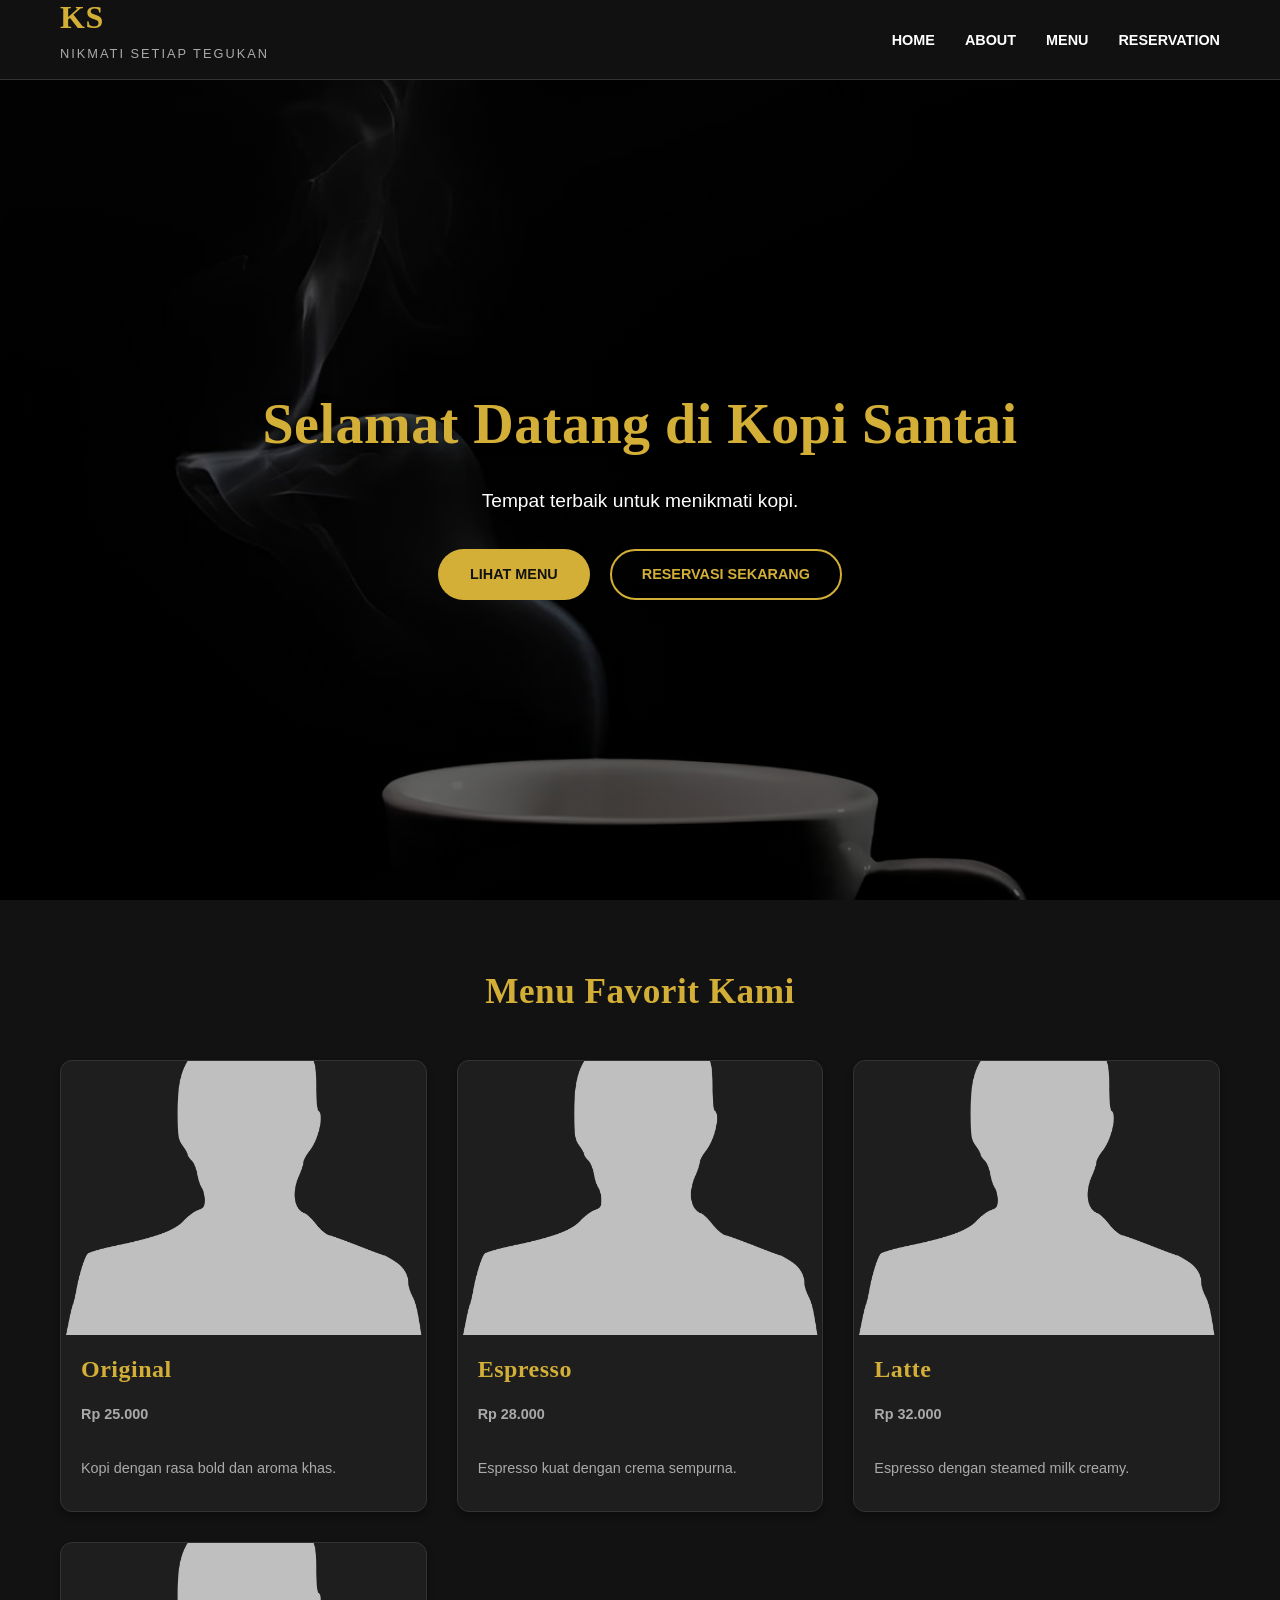
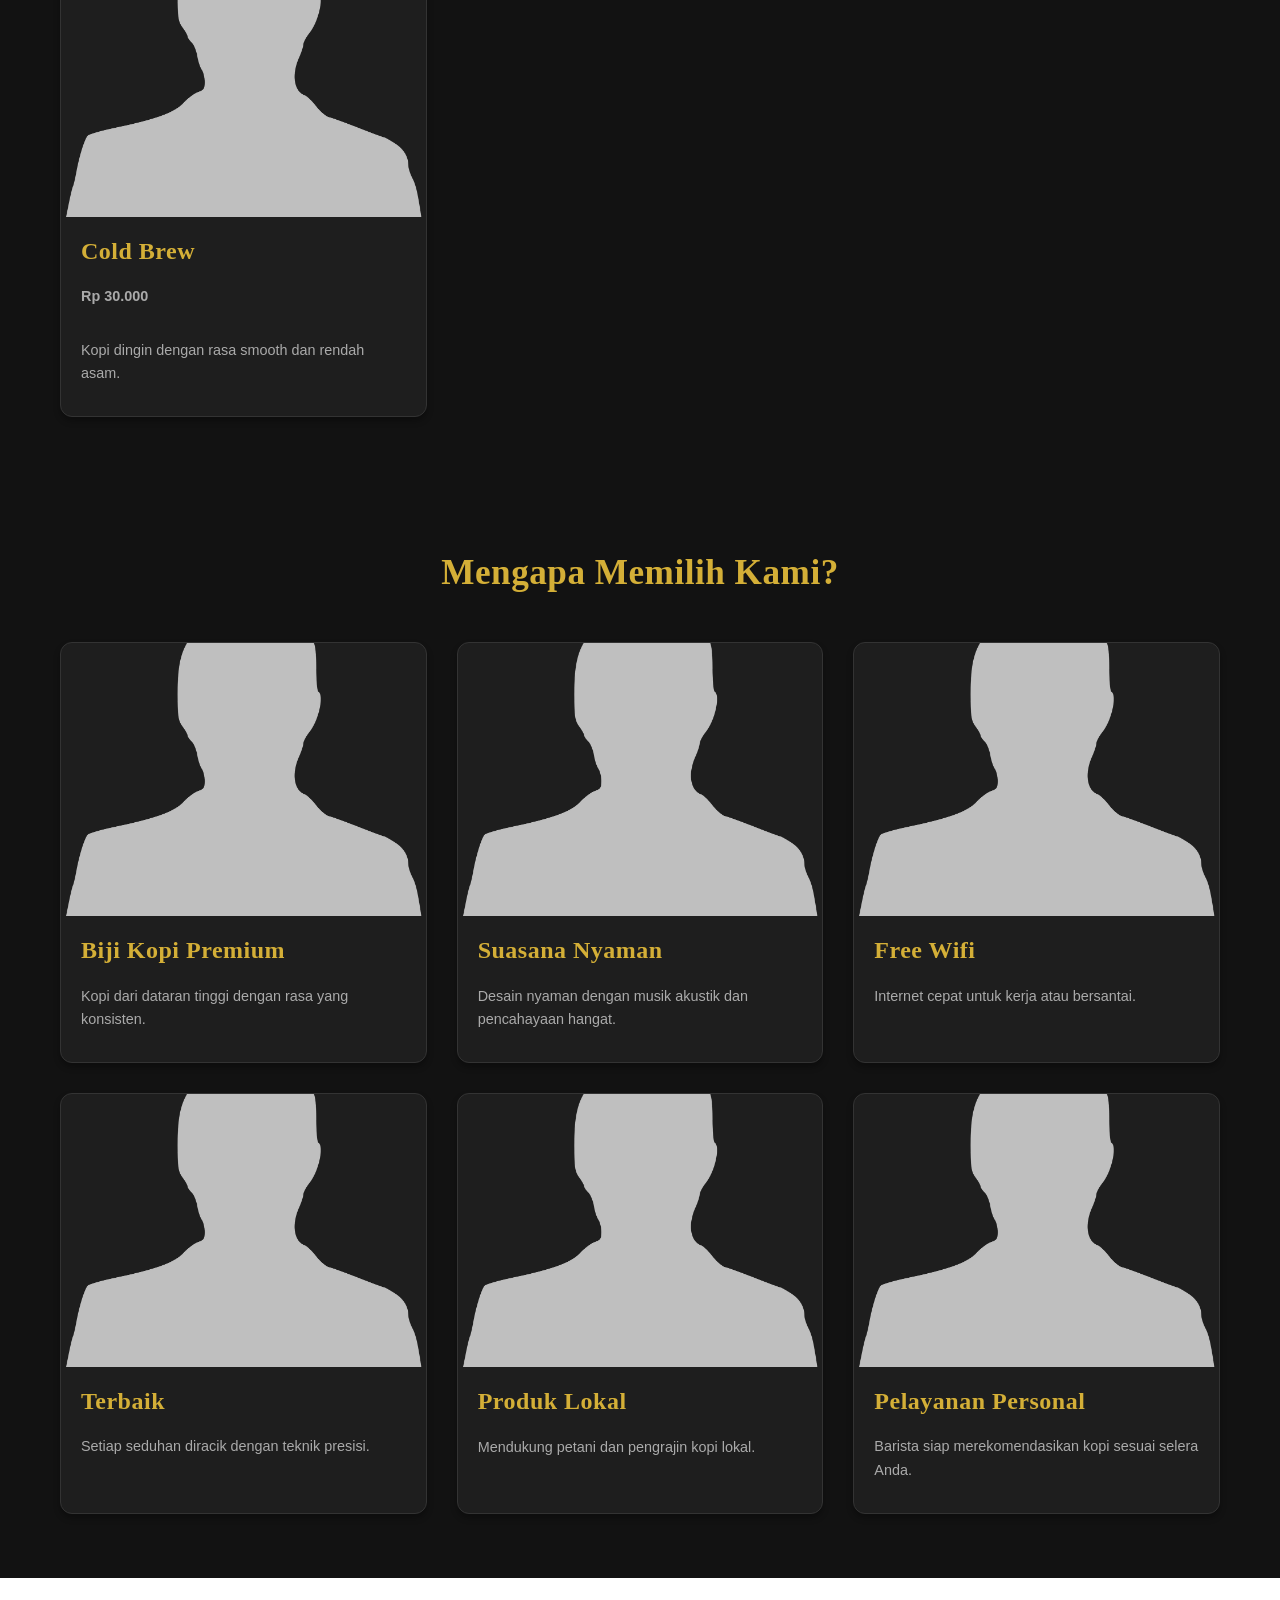
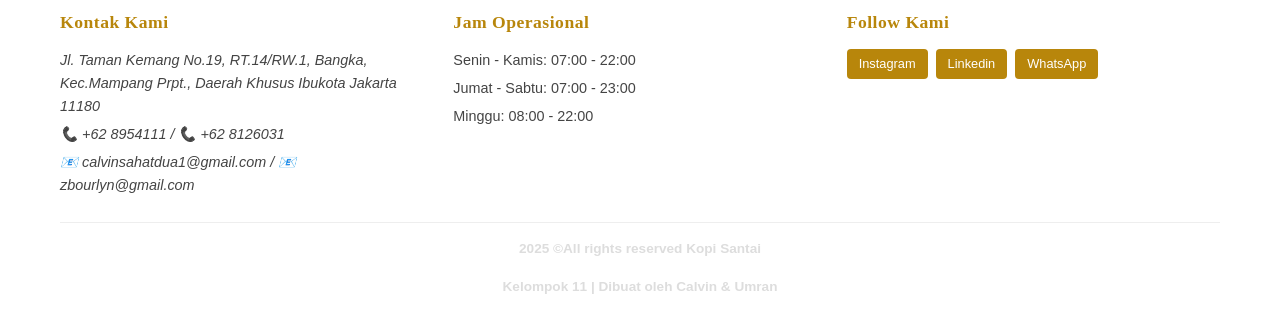
==== commit f1912067: "fix" ====
--- a/index.html
+++ b/index.html
@@ -17,8 +17,8 @@
       <nav>
         <ul>
           <li><a href="index.html">home</a></li>
+          <li><a href="about.html">about</a></li>
           <li><a href="menu.html">Menu</a></li>
-          <li><a href="about.html">about</a></li>
           <li><a href="reservation.html">reservation</a></li>
         </ul>
       </nav>
@@ -121,10 +121,8 @@
           <h3>Kontak Kami</h3>
           <address>
             <p>Jl. Taman Kemang No.19, RT.14/RW.1, Bangka, Kec.Mampang Prpt., Daerah Khusus Ibukota Jakarta 11180</p>
-            <p>📞 +62 8954111</p>
-            <p>📞 +62 8126031</p>
-            <p>📧 calvinsahatdua1@gmail.com</p>
-            <p>📧 zbourlyn@gmail.com</p>
+            <p><a href="#">📞 +62 8954111 / 📞 +62 8126031</a></p>
+            <p><a href="#">📧 calvinsahatdua1@gmail.com / 📧 zbourlyn@gmail.com</a></p>
           </address>
         </div>
         
@@ -141,7 +139,7 @@
           <h3>Follow Kami</h3>
           <div class="social-links">
             <a href="#" aria-label="Instagram">Instagram</a>
-            <a href="#" aria-label="Facebook">Instagram</a>
+            <a href="#" aria-label="Linkedin">Linkedin</a>
             <a href="#" aria-label="WhatsApp">WhatsApp</a>
           </div>
         </div>
--- a/css/style.css
+++ b/css/style.css
@@ -1,46 +1,17 @@
-/* ========================================
-   KOPI SANTAI - STYLE.CSS (Non-Responsive)
-   Hanya berisi: reset, utility, komponen, layout dasar
-======================================== */
-
-/* ===== CSS VARIABLES ===== */
-:root {
-  --primary-color: #6F4E37;
-  --secondary-color: #C19A6B;
-  --accent-color: #D2691E;
-  --text-dark: #2C2C2C;
-  --text-light: #666666;
-  --bg-light: #FDFBF7;
-  --white: #FFFFFF;
-  --danger: #e74c3c;
-  --success: #27ae60;
-  
-  --font-heading: 'Playfair Display', serif;
-  --font-body: 'Segoe UI', Tahoma, Geneva, Verdana, sans-serif;
-  
-  --container-width: 1200px;
-  --header-height: 80px;
-  --border-radius: 12px;
-  --transition: all 0.3s ease;
-  --shadow: 0 4px 15px rgba(0,0,0,0.05);
-  --shadow-hover: 0 10px 25px rgba(0,0,0,0.1);
-}
-
-/* ===== RESET & BASE ===== */
 * {
   margin: 0;
   padding: 0;
   box-sizing: border-box;
 }
 
-html { 
-  scroll-behavior: smooth; 
+html {
+  scroll-behavior: smooth;
 }
 
 body {
-  font-family: var(--font-body);
-  color: var(--text-dark);
-  background-color: var(--bg-light);
+  font-family: 'Segoe UI', Tahoma, Geneva, Verdana, sans-serif;
+  background-color: #121212;
+  color: #f5f5f5;
   line-height: 1.6;
   font-size: 16px;
   min-height: 100vh;
@@ -52,19 +23,15 @@
   flex: 1;
 }
 
-.container {
-  max-width: var(--container-width);
-  margin: 0 auto;
-  padding: 0 20px;
-}
-
-a { 
-  text-decoration: none; 
-  color: inherit; 
-  transition: var(--transition);
-}
-
-ul { list-style: none; }
+a {
+  text-decoration: none;
+  color: inherit;
+  transition: all 0.3s ease;
+}
+
+ul {
+  list-style: none;
+}
 
 img {
   display: block;
@@ -73,42 +40,126 @@
   object-fit: cover;
 }
 
-/* ===== TYPOGRAPHY ===== */
-h1, h2, h3, h4 {
-  font-family: var(--font-heading);
+.container {
+  max-width: 1200px;
+  margin: 0 auto;
+  padding: 0 20px;
+}
+
+.text-center {
+  text-align: center;
+}
+
+h1, h2, h3, h4, strong, legend, th {
+  font-family: 'Playfair Display', serif;
   font-weight: 700;
-  color: var(--primary-color);
-  margin-bottom: 1rem;
-}
-
-h1 { font-size: 2.5rem; }
-h2 { 
-  font-size: 2rem; 
-  text-align: center; 
-  margin-bottom: 2rem; 
-}
-h3 { font-size: 1.5rem; }
-h4 { font-size: 1.2rem; }
+  color: #d4af37;
+  letter-spacing: 0.5px;
+}
+
+h1 {
+  font-size: 2.5rem;
+  line-height: 1.2;
+  margin-bottom: 0.5rem;
+}
+
+h2 {
+  font-size: 2.2rem;
+  text-align: center;
+  margin-bottom: 2.5rem;
+}
+
+h3 {
+  font-size: 1.5rem;
+  margin-bottom: 10px;
+}
+
+h4 {
+  font-size: 1.2rem;
+  margin-bottom: 10px;
+}
 
 p {
   margin-bottom: 1rem;
-  line-height: 1.7;
-}
-
-strong { 
-  color: var(--primary-color);
-  font-weight: 600;
-}
-
-/* ===== HEADER ===== */
+  color: #dddddd;
+}
+
+.btn, button[type="submit"] {
+  display: inline-block;
+  padding: 12px 30px;
+  border-radius: 50px;
+  font-weight: 700;
+  text-transform: uppercase;
+  font-size: 0.9rem;
+  cursor: pointer;
+  border: 2px solid transparent;
+  text-align: center;
+  transition: all 0.3s ease;
+}
+
+.btn-primary, button[type="submit"] {
+  background-color: #d4af37;
+  color: #121212;
+}
+
+.btn-primary:hover, button[type="submit"]:hover {
+  background-color: #b59021;
+  transform: translateY(-3px);
+  box-shadow: 0 5px 15px rgba(212, 175, 55, 0.4);
+}
+
+.btn-secondary {
+  background-color: transparent;
+  border-color: #d4af37;
+  color: #d4af37;
+}
+
+.btn-secondary:hover {
+  background-color: #d4af37;
+  color: #121212;
+  transform: translateY(-3px);
+}
+
+input, select, textarea {
+  width: 100%;
+  padding: 12px;
+  background-color: #2c2c2c;
+  border: 1px solid #444;
+  border-radius: 6px;
+  color: #fff;
+  font-family: inherit;
+  margin-bottom: 15px;
+  outline: none;
+  transition: border-color 0.3s;
+}
+
+input:focus, select:focus, textarea:focus {
+  border-color: #d4af37;
+  background-color: #333;
+}
+
+fieldset {
+  border: 1px solid #444;
+  padding: 25px;
+  border-radius: 8px;
+  margin-bottom: 20px;
+}
+
+label {
+  display: block;
+  margin-bottom: 8px;
+  font-size: 0.9rem;
+  color: #ccc;
+}
+
 header {
-  background-color: rgba(255, 255, 255, 0.95);
-  box-shadow: 0 2px 10px rgba(0,0,0,0.05);
+  background-color: rgba(18, 18, 18, 0.95);
+  border-bottom: 1px solid #333;
+  height: 80px;
   position: sticky;
   top: 0;
   z-index: 1000;
   backdrop-filter: blur(10px);
-  height: var(--header-height);
 }
 
 .header-content {
@@ -120,36 +171,32 @@
 
 .logo-section .logo {
   font-size: 2rem;
-  color: var(--primary-color);
-  line-height: 1;
-  margin-bottom: 0.2rem;
+  color: #d4af37;
 }
 
 .logo-section .tagline {
   font-size: 0.8rem;
-  color: var(--text-light);
-  letter-spacing: 1px;
-}
-
-/* Navigation */
+  color: #aaa;
+  letter-spacing: 2px;
+  text-transform: uppercase;
+}
+
 nav ul {
   display: flex;
   gap: 30px;
-  align-items: center;
 }
 
 nav a {
   font-weight: 600;
   text-transform: uppercase;
   font-size: 0.9rem;
+  color: #fff;
   padding: 5px 0;
   position: relative;
-  transition: var(--transition);
-}
-
-nav a:hover, 
-nav a.active { 
-  color: var(--secondary-color); 
+}
+
+nav a:hover, nav a.active {
+  color: #d4af37;
 }
 
 nav a::after {
@@ -159,607 +206,223 @@
   height: 2px;
   bottom: 0;
   left: 0;
-  background-color: var(--secondary-color);
-  transition: var(--transition);
-}
-
-nav a:hover::after, 
-nav a.active::after { 
-  width: 100%; 
-}
-
-/* ===== BUTTONS ===== */
-.btn {
-  display: inline-block;
-  padding: 14px 32px;
-  border-radius: 50px;
-  font-weight: 600;
-  text-transform: uppercase;
-  letter-spacing: 1px;
-  transition: var(--transition);
-  cursor: pointer;
-  border: 2px solid transparent;
-  text-align: center;
-}
-
-.btn-primary {
-  background-color: var(--secondary-color);
-  color: var(--white);
-  border-color: var(--secondary-color);
-}
-
-.btn-primary:hover {
-  background-color: var(--primary-color);
-  border-color: var(--primary-color);
-  transform: translateY(-3px);
-  box-shadow: var(--shadow-hover);
-}
-
-.btn-secondary {
-  background-color: transparent;
-  border-color: var(--white);
-  color: var(--white);
-}
-
-.btn-secondary:hover {
-  background-color: var(--white);
-  color: var(--primary-color);
-  transform: translateY(-3px);
-}
-
-/* ===== SECTIONS ===== */
+  background-color: #d4af37;
+  transition: width 0.3s ease;
+}
+
+nav a:hover::after, nav a.active::after {
+  width: 100%;
+}
+
 section {
   padding: 4rem 0;
 }
 
-/* ===== HERO SECTION ===== */
 .hero-section {
-  min-height: calc(100vh - var(--header-height));
-  background: linear-gradient(rgba(0,0,0,0.5), rgba(0,0,0,0.5)), url('../images/bg.jpg');
+  height: calc(100vh - 80px);
+  background: linear-gradient(rgba(0,0,0,0.6), rgba(0,0,0,0.6)), url('../images/bg.jpg');
   background-size: cover;
   background-position: center;
   display: flex;
+  flex-direction: column;
   align-items: center;
   justify-content: center;
   text-align: center;
-  color: var(--white);
-  padding: 60px 20px;
 }
 
 .hero-content h2 {
   font-size: 3.5rem;
-  color: var(--white);
+  text-shadow: 0 2px 10px rgba(0,0,0,0.8);
   margin-bottom: 1rem;
-  text-shadow: 2px 2px 4px rgba(0,0,0,0.3);
-  line-height: 1.2;
 }
 
 .hero-content p {
   font-size: 1.2rem;
+  color: #fff;
   margin-bottom: 2rem;
-  color: rgba(255,255,255,0.9);
 }
 
 .hero-buttons {
-  margin-top: 2rem;
-  display: flex;
+  display: flex;
+  gap: 20px;
   justify-content: center;
-  gap: 20px;
-  flex-wrap: wrap;
-}
-
-/* ===== CARD GRID LAYOUT (Homepage) ===== */
-.menu-grid,
-.features-grid {
+}
+
+.menu-grid, .features-grid, .menu-items-grid, .gallery-grid, .values-list {
   display: grid;
-  grid-template-columns: repeat(auto-fit, minmax(250px, 1fr));
+  grid-template-columns: repeat(auto-fit, minmax(280px, 1fr));
   gap: 30px;
   margin-top: 2rem;
-}
-
-.menu-card,
-.feature-card {
-  background: var(--white);
-  border-radius: var(--border-radius);
+  align-items: stretch;
+}
+
+.two-column-layout, .story-content {
+  display: flex;
+  gap: 40px;
+  align-items: flex-start;
+}
+
+.menu-card, .feature-card, .gallery-item, .values-list li, .form-column, .info-column {
+  background-color: #1e1e1e;
+  border: 1px solid #333;
+  border-radius: 12px;
   overflow: hidden;
-  box-shadow: var(--shadow);
-  transition: var(--transition);
-  display: flex;
-  flex-direction: column;
-}
-
-.menu-card:hover,
-.feature-card:hover {
-  transform: translateY(-10px);
-  box-shadow: var(--shadow-hover);
-}
-
-.menu-card img,
-.feature-card img {
+  transition: transform 0.3s ease, border-color 0.3s ease;
+  box-shadow: 0 4px 6px rgba(0,0,0,0.3);
+}
+
+.menu-card:hover, .feature-card:hover, .gallery-item:hover, .values-list li:hover {
+  transform: translateY(-5px);
+  border-color: #d4af37;
+}
+
+.menu-card img, .feature-card img, .gallery-item img {
   width: 100%;
   aspect-ratio: 4/3;
   object-fit: cover;
-  transition: transform 0.5s ease;
-}
-
-.menu-card:hover img,
-.feature-card:hover img {
-  transform: scale(1.1);
-}
-
-.menu-card h3,
-.feature-card h3 {
-  padding: 20px 20px 10px;
-  margin-bottom: 0.5rem;
-  font-size: 1.4rem;
-}
-
-.menu-card .description,
-.menu-card p,
-.feature-card p {
-  padding: 0 20px;
-  color: var(--text-light);
-  font-size: 0.95rem;
-  line-height: 1.6;
-  flex-grow: 1;
+}
+
+.menu-card h3, .feature-card h3 {
+  padding: 15px 20px 5px;
+}
+
+.menu-card p, .feature-card p {
+  padding: 0 20px 15px;
+  font-size: 0.9rem;
+  color: #aaa;
+}
+
+.values-list li {
+  padding: 25px;
 }
 
 .price-badge {
+  padding: 15px 20px;
+  border-top: 1px solid #333;
   display: flex;
   justify-content: space-between;
   align-items: center;
-  padding: 15px 20px 20px;
 }
 
 .price {
-  font-size: 1.3rem;
-  color: var(--primary-color);
   font-weight: 700;
-}
-
-/* ===== MENU PAGE ===== */
-.menu-layout {
-  padding: 3rem 0;
-}
-
-.filter-sidebar {
-  background: var(--white);
-  padding: 20px;
-  border-radius: var(--border-radius);
-  box-shadow: var(--shadow);
-}
-
-.filter-sidebar h3 {
-  margin-bottom: 1.5rem;
-  font-size: 1.3rem;
-  color: var(--primary-color);
-}
-
-.category-nav {
-  display: flex;
-  flex-direction: column;
-  gap: 10px;
-}
-
-/* BUTTON FILTER YANG BENAR (SESUAI DATA-CATEGORY) */
-.category-btn {
-  display: block;
-  padding: 12px 20px;
-  text-align: left;
-  background: var(--bg-light);
-  border: 2px solid transparent;
-  border-radius: 8px;
-  cursor: pointer;
-  transition: var(--transition);
-  font-family: var(--font-body);
-  font-size: 0.95rem;
-  font-weight: 500;
-  color: var(--text-dark);
-}
-
-.category-btn:hover {
-  background-color: var(--secondary-color);
-  color: white;
-}
-
-.category-btn.active {
-  background-color: var(--primary-color);
-  color: white;
-  border-color: var(--primary-color);
-}
-
-/* MENU GRID */
-.menu-content > h2 {
-  text-align: left;
-  margin-bottom: 2rem;
-}
-
-.menu-items-grid {
-  display: grid;
-  grid-template-columns: repeat(auto-fill, minmax(280px, 1fr));
-  gap: 30px;
-}
-
-.menu-card figure {
-  width: 100%;
-  aspect-ratio: 4/3;
-  overflow: hidden;
-  position: relative;
-  margin: 0;
-}
-
-.menu-card figcaption {
-  position: absolute;
-  bottom: 0;
-  left: 0;
-  right: 0;
-  background: linear-gradient(to top, rgba(0,0,0,0.8), transparent);
-  color: white;
-  padding: 15px;
-  font-weight: 600;
-  font-size: 1.1rem;
-}
-
-.menu-info {
-  padding: 20px;
-  display: flex;
-  flex-direction: column;
-  justify-content: space-between;
-  flex-grow: 1;
-}
-
-.menu-info .desc {
-  font-size: 0.9rem;
-  color: var(--text-light);
-  margin-bottom: 15px;
-  flex-grow: 1;
-}
-
-.label {
-  padding: 6px 14px;
-  border-radius: 20px;
-  font-size: 0.75rem;
-  font-weight: bold;
-  color: white;
-  text-transform: uppercase;
-  letter-spacing: 0.5px;
-}
-
-.label.best {
-  background-color: var(--accent-color);
-}
-
-.label.new {
-  background-color: var(--success);
-}
-
-/* ===== ABOUT PAGE ===== */
-.story-content {
-  display: flex;
-  gap: 50px;
-  align-items: flex-start;
-  margin-top: 2rem;
-}
-
-.story-image {
-  flex: 0 0 45%;
-}
-
-.story-image img {
-  border-radius: var(--border-radius);
-  box-shadow: var(--shadow);
-}
-
-.story-image figcaption {
-  text-align: center;
-  margin-top: 1rem;
-  color: var(--text-light);
-  font-style: italic;
-}
-
-.story-text {
-  flex: 1;
-  text-align: justify;
-}
-
-.story-text p {
-  margin-bottom: 1.5rem;
-}
-
-blockquote {
-  margin: 2rem 0;
-  padding: 20px 30px;
-  background: var(--bg-light);
-  border-left: 4px solid var(--secondary-color);
-  font-style: italic;
-  font-size: 1.1rem;
-  color: var(--primary-color);
-  border-radius: 0 var(--border-radius) var(--border-radius) 0;
-}
-
-.values-list {
-  display: grid;
-  grid-template-columns: repeat(auto-fit, minmax(300px, 1fr));
-  gap: 30px;
-  margin-top: 2rem;
-}
-
-.values-list li {
-  background: var(--white);
-  padding: 25px;
-  border-radius: var(--border-radius);
-  box-shadow: var(--shadow);
-  transition: var(--transition);
-}
-
-.values-list li:hover {
-  transform: translateY(-5px);
-  box-shadow: var(--shadow-hover);
-}
-
-.values-list strong {
-  display: block;
+  color: #d4af37;
   font-size: 1.2rem;
-  margin-bottom: 0.5rem;
-  color: var(--primary-color);
-}
-
-.values-list p {
-  margin: 0;
-  color: var(--text-light);
-  line-height: 1.6;
-}
-
-/* ===== GALLERY ===== */
-.gallery-grid {
-  display: grid;
-  grid-template-columns: repeat(auto-fit, minmax(300px, 1fr));
-  gap: 25px;
-  margin-top: 2rem;
-}
-
-.gallery-item {
-  position: relative;
-  overflow: hidden;
-  border-radius: var(--border-radius);
-  aspect-ratio: 4/3;
-  box-shadow: var(--shadow);
-  transition: var(--transition);
-}
-
-.gallery-item:hover {
-  transform: translateY(-5px);
-  box-shadow: var(--shadow-hover);
-}
-
-.gallery-item img {
-  width: 100%;
-  height: 100%;
-  object-fit: cover;
-  transition: transform 0.5s ease;
-}
-
-.gallery-item:hover img {
-  transform: scale(1.1);
-}
-
-.gallery-item figcaption {
-  position: absolute;
-  bottom: 0;
-  left: 0;
-  right: 0;
-  background: rgba(0,0,0,0.75);
-  color: white;
-  padding: 15px;
-  text-align: center;
-  font-size: 0.95rem;
-  transform: translateY(100%);
-  transition: var(--transition);
-}
-
-.gallery-item:hover figcaption {
-  transform: translateY(0);
-}
-
-/* ===== LOCATION ===== */
-.location-content {
-  display: grid;
-  grid-template-columns: 1fr 1fr;
-  gap: 40px;
-  margin-top: 2rem;
-}
-
-.address-info {
-  background: var(--white);
-  padding: 30px;
-  border-radius: var(--border-radius);
-  box-shadow: var(--shadow);
-}
-
-.address-info address {
-  font-style: normal;
-  margin-bottom: 2rem;
-}
-
-.address-info address p {
-  margin-bottom: 0.5rem;
-  color: var(--text-dark);
-}
-
-.operating-hours h3 {
-  margin-bottom: 1rem;
-  color: var(--primary-color);
-}
-
-.hours-table {
+}
+
+table {
   width: 100%;
   border-collapse: collapse;
-  margin-top: 1rem;
-}
-
-.hours-table th,
-.hours-table td {
-  padding: 12px;
+  margin: 20px auto;
+  background-color: #222;
+  border-radius: 8px;
+  overflow: hidden;
+}
+
+th, td {
+  padding: 15px;
+  border-bottom: 1px solid #333;
+}
+
+th {
+  background-color: #d4af37;
+  color: #121212;
+  text-align: center;
+  text-transform: uppercase;
+  font-size: 0.9rem;
+}
+
+td {
+  color: #ddd;
+  text-align: center;
+}
+
+tr:last-child td {
+  border-bottom: none;
+}
+
+.menu-layout {
+  display: flex;
+  flex-direction: column;
+}
+
+.filter-sidebar {
+  background: #1e1e1e;
+  padding: 20px;
+  border-radius: 12px;
+  margin-bottom: 30px;
+  border: 1px solid #333;
+}
+
+.category-nav {
+  display: flex;
+  flex-wrap: wrap;
+  gap: 10px;
+}
+
+.category-btn {
+  background: transparent;
+  border: 1px solid #444;
+  color: #fff;
+  padding: 8px 16px;
+  border-radius: 6px;
+  cursor: pointer;
+  transition: 0.3s;
+}
+
+.category-btn:hover, .category-btn.active {
+  background: #d4af37;
+  color: #121212;
+  border-color: #d4af37;
+}
+
+.reservation-info {
+  text-align: center;
+  padding: 3rem 20px;
+  background: #1a1a1a;
+  margin-bottom: 3rem;
+}
+
+.reservation-info ul {
+  display: inline-block;
   text-align: left;
-  border-bottom: 1px solid #eee;
-}
-
-.hours-table th {
-  background-color: var(--primary-color);
-  color: white;
-  font-weight: 600;
+  margin-top: 20px;
+}
+
+.form-column, .info-column {
+  flex: 1;
+  padding: 30px;
+}
+
+.story-image, .story-text {
+  flex: 1;
+}
+
+.story-image img {
+  border-radius: 12px;
+}
+
+blockquote {
+  border-left: 4px solid #d4af37;
+  background: #1e1e1e;
+  color: #d4af37;
+  padding: 20px;
+  border-radius: 0 12px 12px 0;
+  margin: 20px 0;
+  font-style: italic;
 }
 
 .map-container {
-  border-radius: var(--border-radius);
+  height: 400px;
+  background: #eee;
+  border-radius: 12px;
   overflow: hidden;
-  box-shadow: var(--shadow);
-  height: 100%;
-  min-height: 400px;
-}
-
-/* ===== RESERVATION ===== */
-.reservation-info {
-  background-color: var(--white);
-  padding: 3rem 0;
-  text-align: center;
-}
-
-.reservation-info h2 {
-  margin-bottom: 1rem;
-}
-
-.reservation-info > p {
-  max-width: 700px;
-  margin: 0 auto 2rem;
-  font-size: 1.1rem;
-  color: var(--text-light);
-}
-
-.reservation-info ul {
-  max-width: 600px;
-  margin: 0 auto;
-  text-align: left;
-  list-style: disc;
-  padding-left: 20px;
-}
-
-.reservation-info ul li {
-  margin-bottom: 0.8rem;
-  color: var(--text-dark);
-  line-height: 1.6;
-}
-
-.two-column-layout {
-  display: flex;
-  gap: 50px;
-  padding: 3rem 0;
-  align-items: flex-start;
-}
-
-.form-column {
-  background: var(--white);
-  padding: 30px;
-  border-radius: var(--border-radius);
-  box-shadow: var(--shadow);
-}
-
-.info-column {
-  background: var(--bg-light);
-  padding: 30px;
-  border-radius: var(--border-radius);
-  box-shadow: var(--shadow);
-}
-
-.info-column h3,
-.info-column h4 {
-  color: var(--primary-color);
-  margin-bottom: 1rem;
-}
-
-/* ===== FORMS ===== */
-fieldset {
-  border: 2px solid #eee;
-  border-radius: var(--border-radius);
-  padding: 25px;
-  margin-bottom: 25px;
-  background: var(--bg-light);
-}
-
-legend {
-  font-weight: 600;
-  color: var(--primary-color);
-  padding: 0 15px;
-  font-size: 1.1rem;
-}
-
-label {
-  display: block;
-  margin-bottom: 15px;
-  font-weight: 500;
-  color: var(--text-dark);
-}
-
-input,
-select,
-textarea {
-  width: 100%;
-  padding: 12px 15px;
-  border: 2px solid #ddd;
-  border-radius: 8px;
-  font-family: var(--font-body);
-  font-size: 1rem;
-  transition: var(--transition);
-  margin-top: 5px;
-  background-color: var(--white);
-}
-
-input:focus,
-select:focus,
-textarea:focus {
-  outline: none;
-  border-color: var(--secondary-color);
-  box-shadow: 0 0 0 3px rgba(193, 154, 107, 0.2);
-}
-
-input[type="checkbox"] {
-  width: auto;
-  margin-right: 8px;
-  vertical-align: middle;
-}
-
-textarea {
-  resize: vertical;
-  min-height: 100px;
-}
-
-button[type="submit"] {
-  width: 100%;
-  padding: 15px;
-  background-color: var(--primary-color);
-  color: white;
-  border: none;
-  border-radius: 50px;
-  font-size: 1rem;
-  font-weight: bold;
-  cursor: pointer;
-  transition: var(--transition);
-  text-transform: uppercase;
-  letter-spacing: 1px;
-  margin-top: 10px;
-}
-
-button[type="submit"]:hover {
-  background-color: var(--text-dark);
-  transform: translateY(-2px);
-  box-shadow: var(--shadow-hover);
-}
-
-/* ===== FOOTER ===== */
+}
+
 footer {
-  background-color: #1a1a1a;
-  color: #eee;
-  padding: 4rem 0 0;
+  background-color: #fff;
+  color: #333;
+  padding: 30px 0 10px;
   margin-top: auto;
 }
 
@@ -767,70 +430,50 @@
   display: flex;
   justify-content: space-between;
   flex-wrap: wrap;
-  gap: 40px;
-  padding-bottom: 3rem;
-  border-bottom: 1px solid #333;
+  gap: 20px;
+  padding-bottom: 20px;
+  border-bottom: 1px solid #eee;
 }
 
 .footer-section {
   flex: 1;
-  min-width: 250px;
+  min-width: 200px;
 }
 
 .footer-section h3 {
-  color: var(--secondary-color);
-  margin-bottom: 1.5rem;
-  font-size: 1.3rem;
-}
-
-.footer-section address {
-  font-style: normal;
-}
-
-.footer-section address p,
-.hours-list li {
-  margin-bottom: 10px;
-  color: #bbb;
-  line-height: 1.6;
-}
-
-.hours-list span {
-  font-weight: 600;
-  color: var(--secondary-color);
+  color: #b8860b;
+  font-size: 1.1rem;
+  margin-bottom: 0.8rem;
+}
+
+.footer-section p, .footer-section li, .footer-section a {
+  color: #444;
+  margin-bottom: 5px;
+  font-size: 0.9rem;
 }
 
 .social-links {
   display: flex;
-  gap: 15px;
-  flex-wrap: wrap;
+  gap: 8px;
 }
 
 .social-links a {
-  padding: 8px 16px;
-  background-color: var(--secondary-color);
-  color: white;
-  border-radius: 5px;
+  background: #b8860b;
+  color: #fff;
+  padding: 5px 12px;
+  border-radius: 4px;
   font-weight: 500;
-  transition: var(--transition);
+  font-size: 0.8rem;
 }
 
 .social-links a:hover {
-  background-color: var(--primary-color);
-  transform: translateY(-2px);
+  background: #333;
 }
 
 .copyright {
   text-align: center;
-  padding: 25px 0;
-  color: #666;
-  font-size: 0.9rem;
-}
-
-.copyright p {
-  margin-bottom: 0.5rem;
-}
-
-/* ===== UTILITIES ===== */
-.text-center {
-  text-align: center;
-}+  padding-top: 15px;
+  color: #000;
+  font-weight: 700;
+  font-size: 0.85rem;
+}
--- a/css/responsive.css
+++ b/css/responsive.css
@@ -1,41 +1,129 @@
 /* Mobile */
 @media screen and (max-width: 768px) {
-  :root { --header-height: 60px; }
+  :root {
+    --header-height: 60px;
+  }
 
-  .header-content { flex-direction: column; padding: 10px 0; height: auto; }
-  .logo-section { margin-bottom: 10px; }
-  nav ul { gap: 15px; flex-wrap: wrap; justify-content: center; }
-  nav a { font-size: 0.8rem; }
+  .header-content {
+    display: flex;
+    flex-direction: column;
+    padding: 10px 0;
+    height: auto;
+  }
 
-  .hero-content h2 { font-size: 2rem; }
-  .hero-buttons { flex-direction: column; }
+  .logo-section {
+    margin-bottom: 10px;
+  }
 
-  .menu-container { flex-direction: column; }
-  .filter-sidebar { position: static; width: 100%; overflow-x: auto; }
-  .category-nav { flex-direction: row; padding-bottom: 10px; }
-  .category-btn { white-space: nowrap; }
+  nav ul {
+    gap: 15px;
+    flex-wrap: wrap;
+    justify-content: center;
+  }
 
-  .menu-items-grid, .gallery-grid { grid-template-columns: 1fr; }
+  nav a {
+    font-size: 0.8rem;
+  }
 
-  .two-column-layout { flex-direction: column; }
-  .story-content { flex-direction: column; }
-  .story-image, .story-text { width: 100%; }
-  .footer-content { flex-direction: column; text-align: center; }
-  .footer-section { width: 100%; }
+  .hero-content h2 {
+    font-size: 2rem;
+  }
+
+  .hero-buttons {
+    display: flex;
+    flex-direction: column;
+  }
+
+  .menu-container {
+    display: flex;
+    flex-direction: column;
+  }
+
+  .filter-sidebar {
+    position: static;
+    width: 100%;
+    overflow-x: auto;
+  }
+
+  .category-nav {
+    display: flex;
+    flex-direction: row;
+    padding-bottom: 10px;
+  }
+
+  .category-btn {
+    white-space: nowrap;
+  }
+
+  .menu-items-grid, .gallery-grid {
+    display: grid;
+    grid-template-columns: 1fr;
+  }
+
+  .two-column-layout {
+    display: flex;
+    flex-direction: column;
+  }
+
+  .story-content {
+    display: flex;
+    flex-direction: column;
+  }
+
+  .story-image, .story-text {
+    width: 100%;
+  }
+
+  .footer-content {
+    display: flex;
+    flex-direction: column;
+    text-align: center;
+  }
+
+  .footer-section {
+    width: 100%;
+  }
 }
 
 /* Tablet */
 @media screen and (min-width: 769px) and (max-width: 1024px) {
-  .container { padding: 0 30px; }
-  .hero-content h2 { font-size: 3rem; }
-  .menu-items-grid { grid-template-columns: repeat(2, 1fr); }
-  .two-column-layout { gap: 30px; }
-  .menu-container { gap: 20px; }
-  .filter-sidebar { flex: 0 0 200px; }
+  .container {
+    padding: 0 30px;
+  }
+
+  .hero-content h2 {
+    font-size: 3rem;
+  }
+
+  .menu-items-grid {
+    display: grid;
+    grid-template-columns: repeat(2, 1fr);
+  }
+
+  .two-column-layout {
+    display: flex;
+    gap: 30px;
+  }
+
+  .menu-container {
+    display: flex;
+    gap: 20px;
+  }
+
+  .filter-sidebar {
+    flex: 0 0 200px;
+  }
 }
 
 /* Desktop Large */
 @media screen and (min-width: 1025px) {
-  .menu-items-grid { grid-template-columns: repeat(3, 1fr); }
-  .gallery-grid { grid-template-columns: repeat(3, 1fr); }
+  .menu-items-grid {
+    display: grid;
+    grid-template-columns: repeat(3, 1fr);
+  }
+
+  .gallery-grid {
+    display: grid;
+    grid-template-columns: repeat(3, 1fr);
+  }
 }
